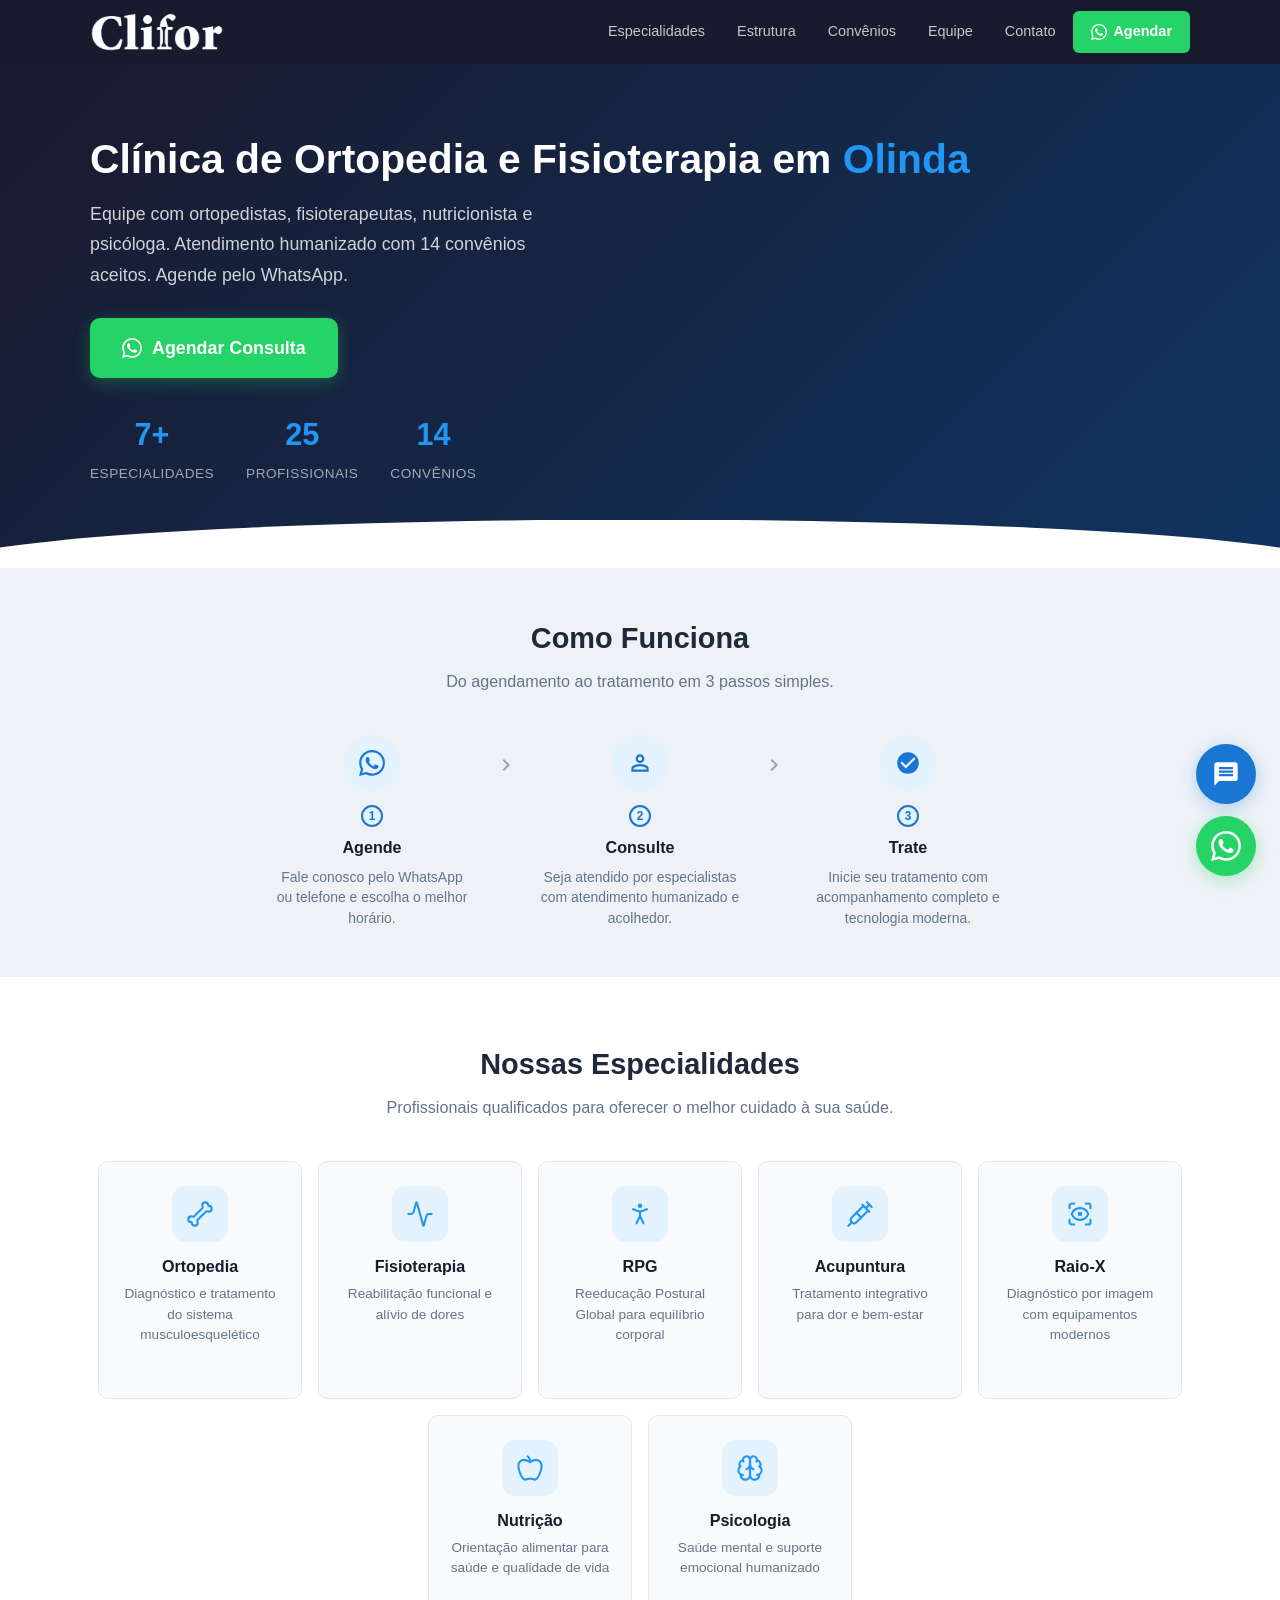
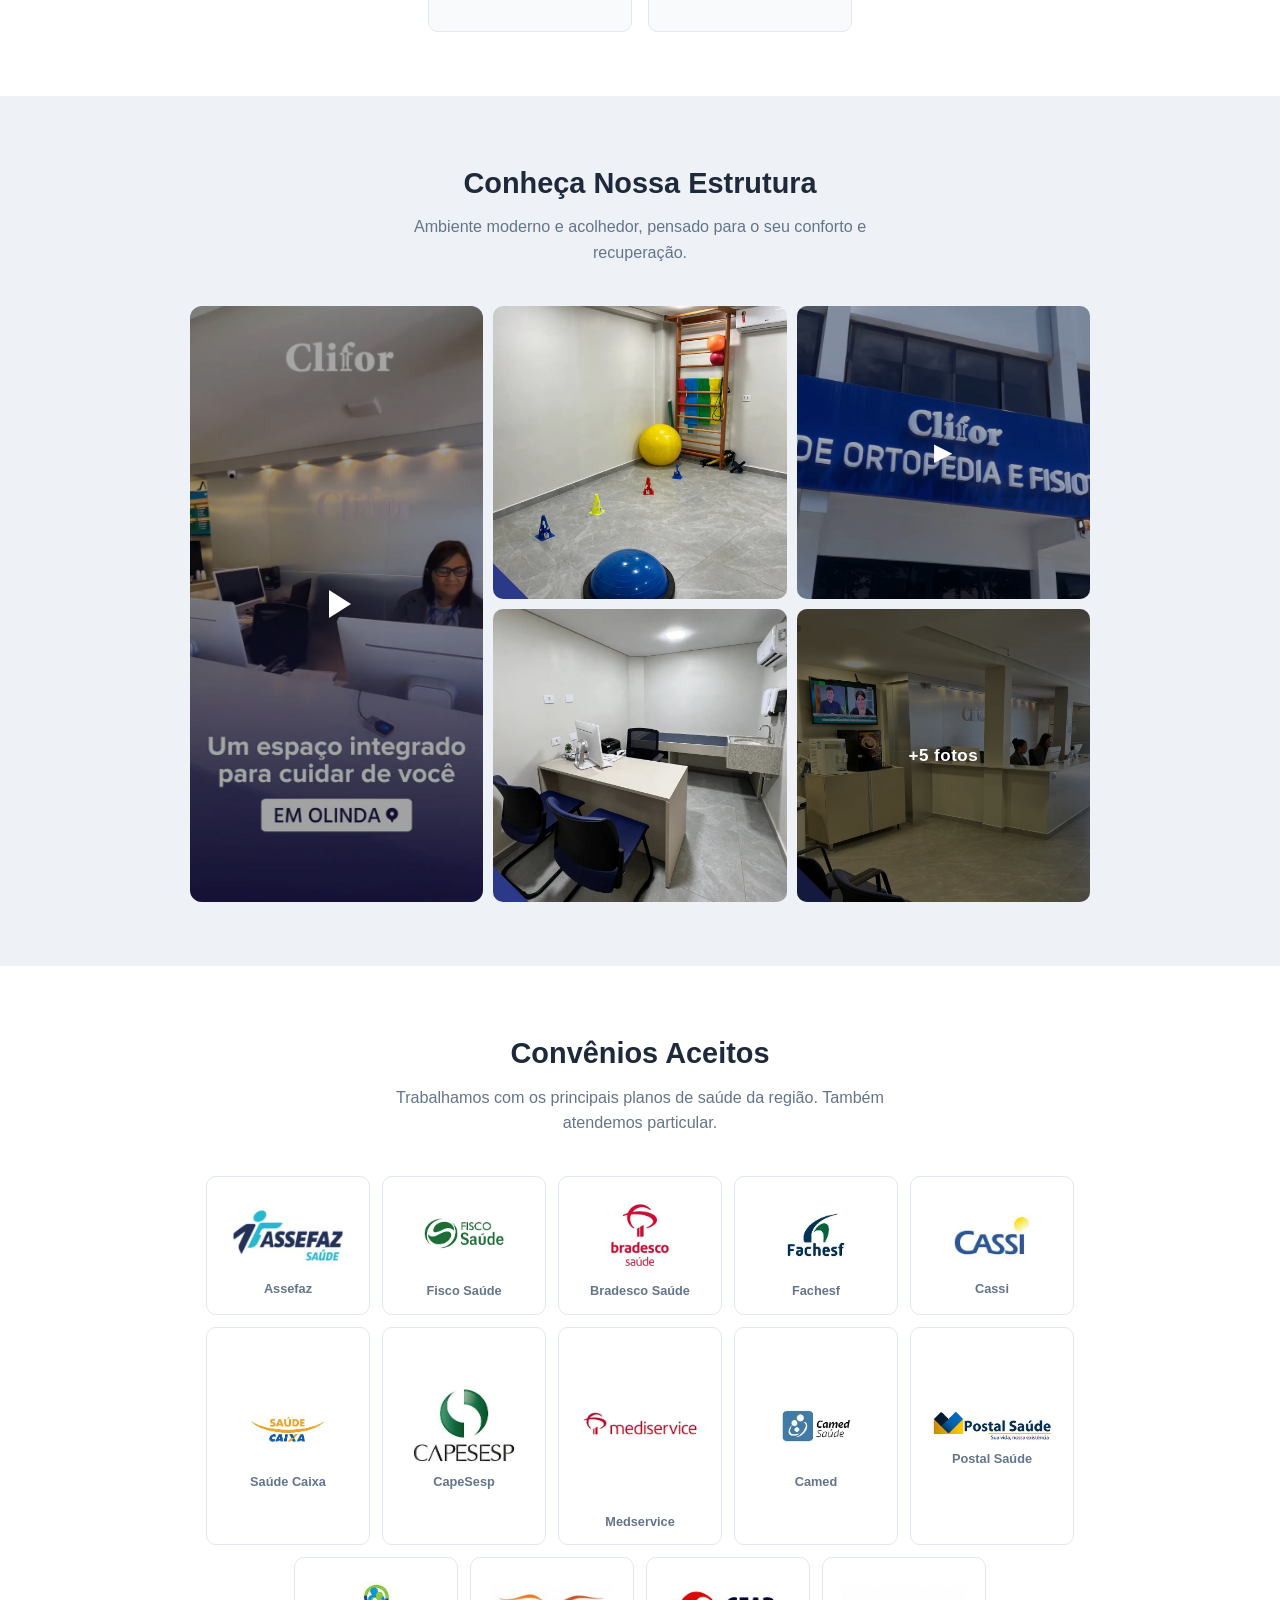
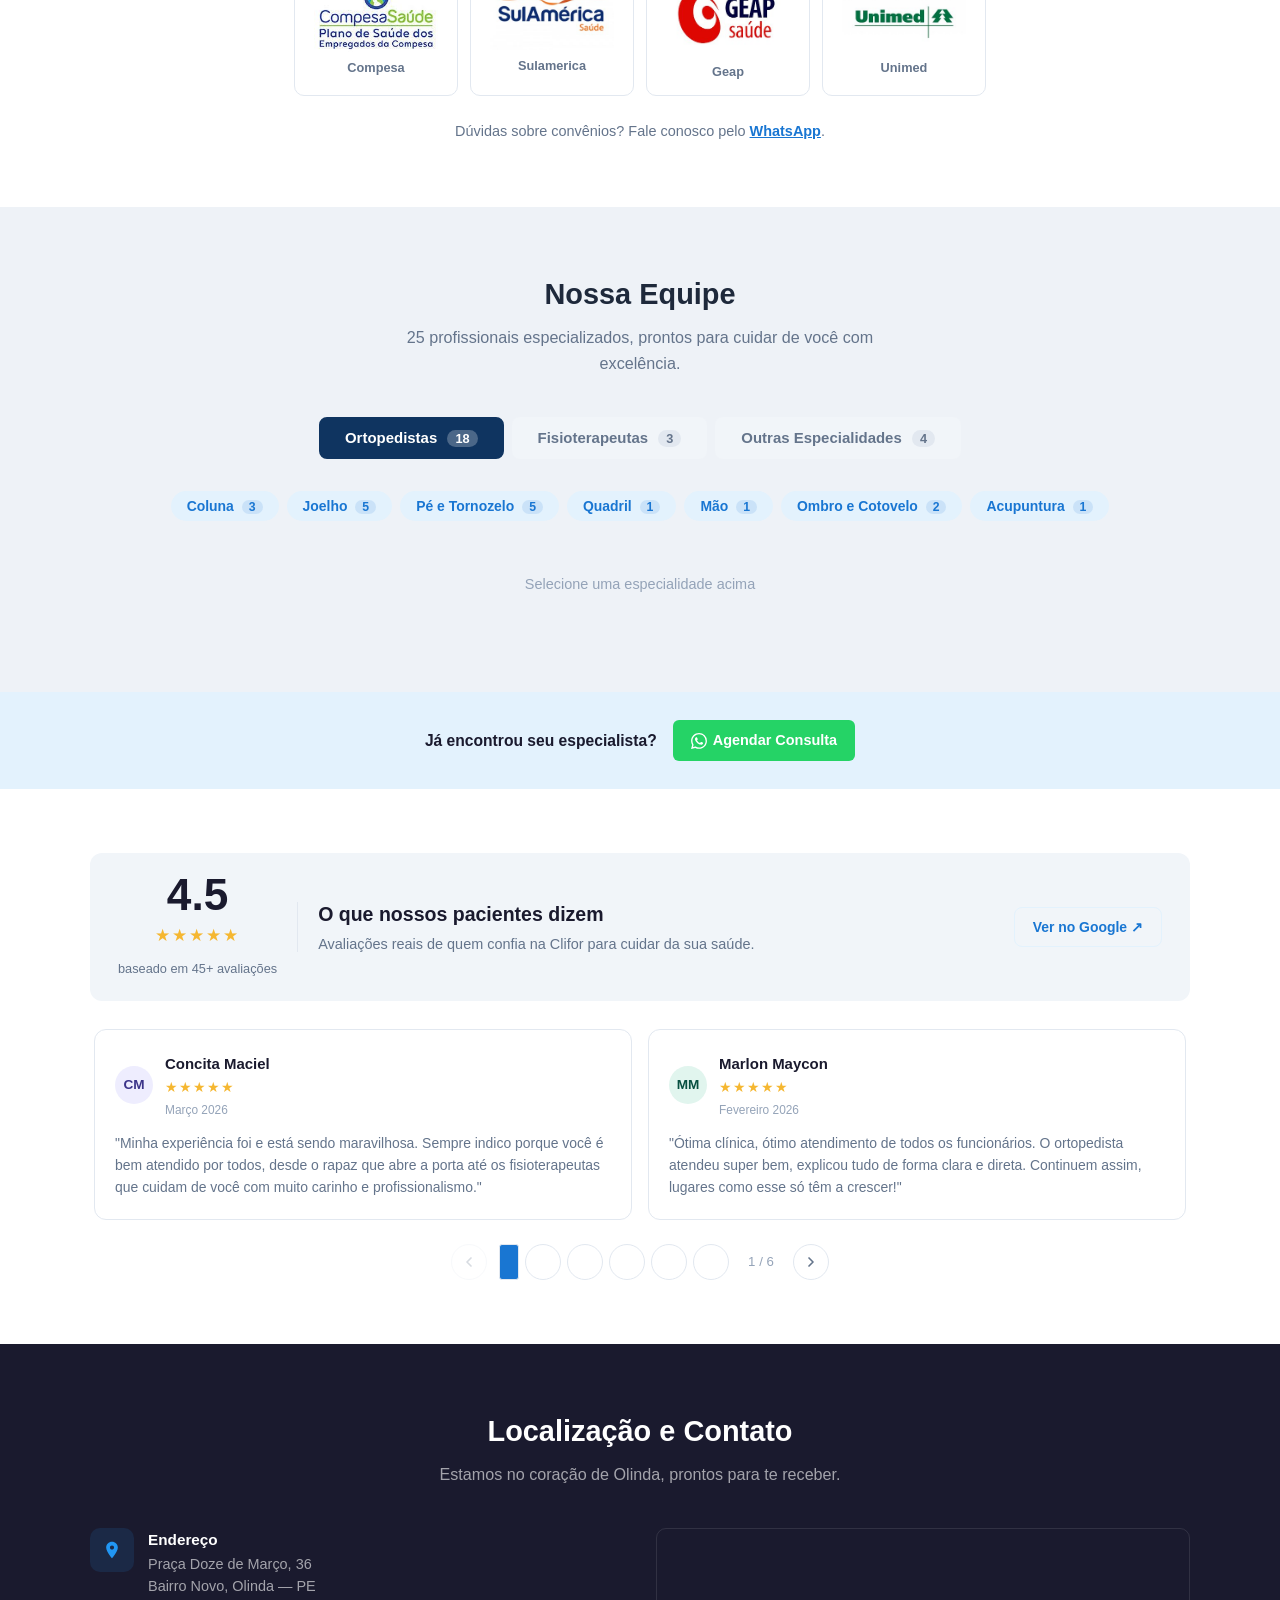
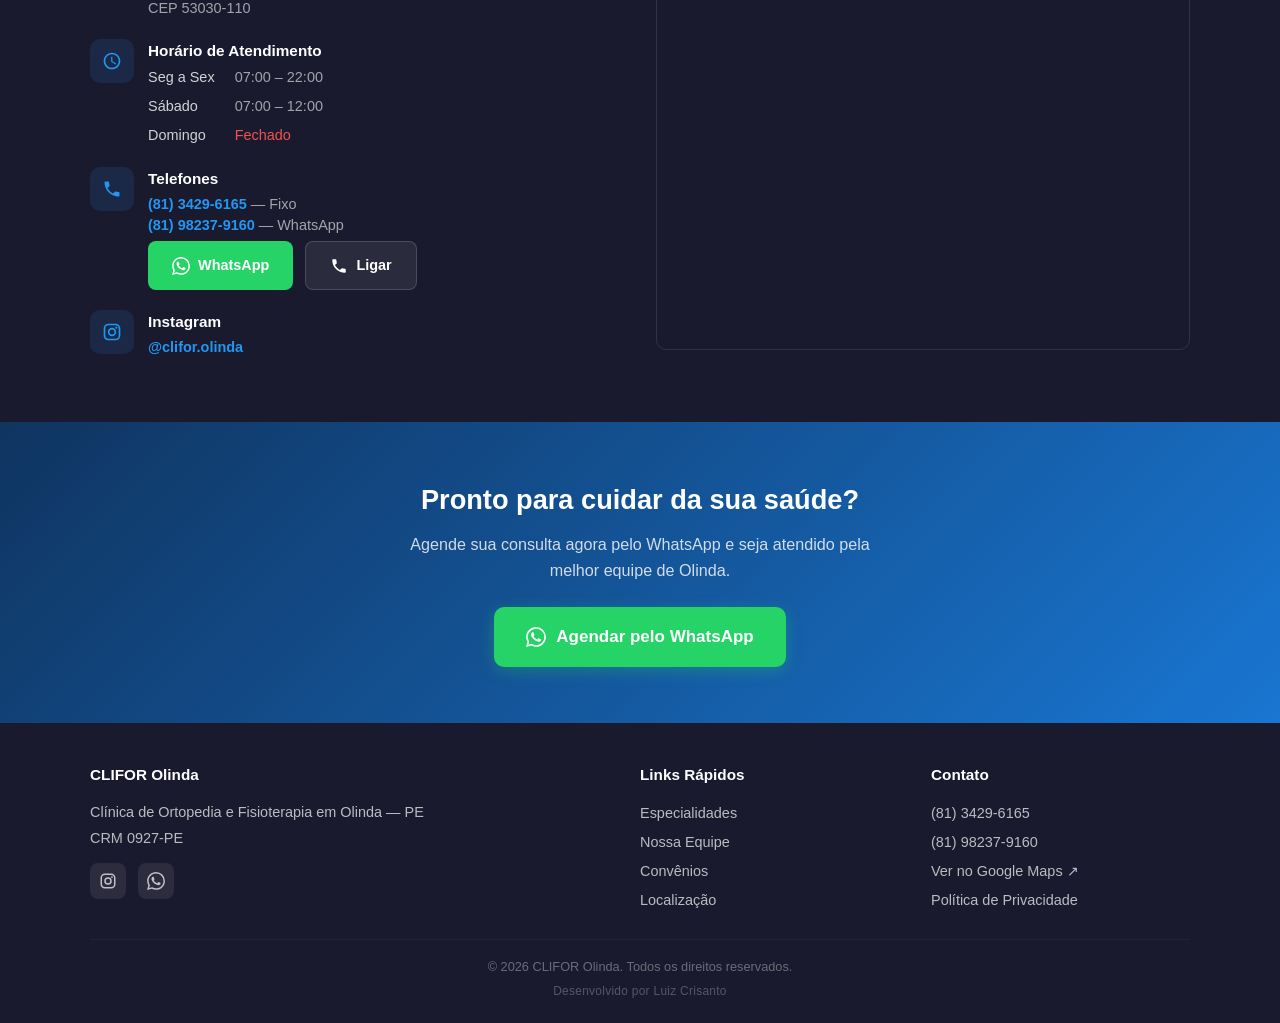
==== index.html @ 0c7e9164 "feat: "atualização estrutural do site, aplicando SEO e UX"" ====
<!DOCTYPE html>
<html lang="pt-BR">
<head>
  <meta charset="UTF-8">
  <meta name="viewport" content="width=device-width, initial-scale=1.0">

  <!-- ======= SEO basico ======= -->
  <title>Ortopedista e Fisioterapia em Olinda | CLIFOR — Clínica de Ortopedia</title>
  <meta name="description"
        content="CLIFOR Olinda: ortopedistas, fisioterapeutas, nutricionista e psicóloga. 25 profissionais, 14 convênios (Unimed, Bradesco, SulAmérica). Seg a Sáb. Agende pelo WhatsApp.">
  <meta name="keywords" content="ortopedista olinda, fisioterapia olinda, clínica ortopedia olinda, CLIFOR, fisioterapeuta olinda PE, ortopedia bairro novo, clínica de reabilitação olinda">
  <link rel="canonical" href="https://cliforolinda.com.br">
  <meta name="theme-color" content="#1a1a2e">
  <meta name="geo.region" content="BR-PE">
  <meta name="geo.placename" content="Olinda">
  <meta name="robots" content="index, follow">

  <!-- ======= Favicon ======= -->
  <link rel="icon" type="image/png" href="assets/favicon.png">
  <link rel="apple-touch-icon" href="assets/img/logo-clifor.png">

  <!-- ======= Headers de segurança ======= -->
  <meta http-equiv="X-Content-Type-Options" content="nosniff">
  <meta http-equiv="Referrer-Policy" content="strict-origin-when-cross-origin">
  <meta http-equiv="Permissions-Policy" content="camera=(), microphone=(), geolocation=(), payment=()">

  <!-- ======= Content Security Policy ======= -->
  <meta http-equiv="Content-Security-Policy"
        content="default-src 'self';
                 script-src 'self';
                 style-src 'self' https://fonts.googleapis.com 'unsafe-inline';
                 font-src https://fonts.gstatic.com;
                 img-src 'self' data:;
                 frame-src https://www.google.com;
                 connect-src 'none';
                 frame-ancestors 'none';">

  <!-- ======= Open Graph (compartilhamento no WhatsApp / redes sociais) ======= -->
  <meta property="og:type"        content="website">
  <meta property="og:title"       content="CLIFOR Olinda — Ortopedista e Fisioterapia em Olinda PE">
  <meta property="og:description" content="Clínica de ortopedia com 25 profissionais e 14 convênios. Atendimento seg a sáb. Agende pelo WhatsApp.">
  <meta property="og:image"       content="https://cliforolinda.com.br/assets/img/logo-clifor.png">
  <meta property="og:site_name"   content="CLIFOR Olinda">
  <meta property="og:url"         content="https://cliforolinda.com.br">
  <meta property="og:locale"      content="pt_BR">
  <meta property="og:site_name"   content="CLIFOR Olinda">

  <!-- Schema.org — estático para garantir indexação sem JS -->
  <script type="application/ld+json">
  {
    "@context": "https://schema.org",
    "@type": "MedicalClinic",
    "name": "CLIFOR Olinda",
    "alternateName": "Clínica de Ortopedia e Fisioterapia CLIFOR",
    "description": "Clínica de ortopedia e fisioterapia em Olinda-PE com 25 profissionais, 14 convênios aceitos e atendimento de segunda a sábado.",
    "url": "https://cliforolinda.com.br",
    "telephone": "+558134296165",
    "image": "https://cliforolinda.com.br/assets/og-image.jpg",
    "priceRange": "$$",
    "currenciesAccepted": "BRL",
    "paymentAccepted": "Convênios, Particular",
    "address": {
      "@type": "PostalAddress",
      "streetAddress": "Praça Doze de Março, 36",
      "addressLocality": "Olinda",
      "addressRegion": "PE",
      "postalCode": "53030-110",
      "addressCountry": "BR"
    },
    "geo": {
      "@type": "GeoCoordinates",
      "latitude": -8.0089,
      "longitude": -34.8553
    },
    "openingHoursSpecification": [
      {
        "@type": "OpeningHoursSpecification",
        "dayOfWeek": ["Monday","Tuesday","Wednesday","Thursday","Friday"],
        "opens": "07:00",
        "closes": "22:00"
      },
      {
        "@type": "OpeningHoursSpecification",
        "dayOfWeek": "Saturday",
        "opens": "07:00",
        "closes": "12:00"
      }
    ],
    "aggregateRating": {
      "@type": "AggregateRating",
      "ratingValue": "4.5",
      "reviewCount": "45",
      "bestRating": "5"
    },
    "medicalSpecialty": [
      "Orthopedic",
      "PhysicalTherapy",
      "Nutrition",
      "Psychology",
      "Rheumatology",
      "Geriatrics",
      "Pediatrics"
    ],
    "sameAs": [
      "https://instagram.com/clifor.olinda"
    ]
  }
  </script>

  <!-- ======= Fonte ======= -->
  <link rel="preconnect" href="https://fonts.googleapis.com">
  <link rel="preconnect" href="https://fonts.gstatic.com" crossorigin>
  <link href="https://fonts.googleapis.com/css2?family=Inter:wght@400;500;600;700;800&display=swap"
        rel="stylesheet">

  <!-- ======= CSS ======= -->
  <link rel="stylesheet" href="assets/css/style.css">
</head>
<body>

<a href="#main" class="skip-link">Pular para o conteúdo principal</a>

<!-- ===================== HEADER ===================== -->
<header id="header">
  <div class="h-inner">
    <a href="#" class="logo" aria-label="CLIFOR Olinda"><img src="assets/img/logo-clifor.png" alt="Clifor" height="36"></a>

    <nav aria-label="Navegação principal">
      <a href="#especialidades">Especialidades</a>
      <a href="#estrutura">Estrutura</a>
      <a href="#planos">Convênios</a>
      <a href="#equipe">Equipe</a>
      <a href="#localizacao">Contato</a>
      <!-- data-wa-key → href preenchido por main.js via buildWALink() -->
      <a href="#" data-wa-key="default" class="btn-cta-sm" target="_blank" rel="noopener noreferrer">
        <svg width="16" height="16" viewBox="0 0 24 24" fill="currentColor" aria-hidden="true">
          <path d="M17.472 14.382c-.297-.149-1.758-.867-2.03-.967-.273-.099-.471-.148-.67.15-.197.297-.767.966-.94 1.164-.173.199-.347.223-.644.075-.297-.15-1.255-.463-2.39-1.475-.883-.788-1.48-1.761-1.653-2.059-.173-.297-.018-.458.13-.606.134-.133.298-.347.446-.52.149-.174.198-.298.298-.497.099-.198.05-.371-.025-.52-.075-.149-.669-1.612-.916-2.207-.242-.579-.487-.5-.669-.51-.173-.008-.371-.01-.57-.01-.198 0-.52.074-.792.372-.272.297-1.04 1.016-1.04 2.479 0 1.462 1.065 2.875 1.213 3.074.149.198 2.096 3.2 5.077 4.487.709.306 1.262.489 1.694.625.712.227 1.36.195 1.871.118.571-.085 1.758-.719 2.006-1.413.248-.694.248-1.289.173-1.413-.074-.124-.272-.198-.57-.347m-5.421 7.403h-.004a9.87 9.87 0 01-5.031-1.378l-.361-.214-3.741.982.998-3.648-.235-.374a9.86 9.86 0 01-1.51-5.26c.001-5.45 4.436-9.884 9.888-9.884 2.64 0 5.122 1.03 6.988 2.898a9.825 9.825 0 012.893 6.994c-.003 5.45-4.437 9.884-9.885 9.884m8.413-18.297A11.815 11.815 0 0012.05 0C5.495 0 .16 5.335.157 11.892c0 2.096.547 4.142 1.588 5.945L.057 24l6.305-1.654a11.882 11.882 0 005.683 1.448h.005c6.554 0 11.89-5.335 11.893-11.893a11.821 11.821 0 00-3.48-8.413z"/>
        </svg>
        Agendar
      </a>
    </nav>

    <!-- data-action → tratado por event delegation em main.js -->
    <button class="mob-btn" data-action="toggle-nav" aria-label="Abrir menu">&#9776;</button>
  </div>
</header>

<main>
<!-- ===================== HERO ===================== -->
<section class="hero" id="main">
  <div class="hero-inner">
    <div class="hero-text">
      <h1>Clínica de Ortopedia e Fisioterapia em <em>Olinda</em></h1>
      <p>Equipe com ortopedistas, fisioterapeutas, nutricionista e psicóloga. Atendimento humanizado com 14 convênios aceitos. Agende pelo WhatsApp.</p>

      <a href="#" data-wa-key="default" class="btn-cta" target="_blank" rel="noopener noreferrer">
        <svg width="20" height="20" viewBox="0 0 24 24" fill="currentColor" aria-hidden="true">
          <path d="M17.472 14.382c-.297-.149-1.758-.867-2.03-.967-.273-.099-.471-.148-.67.15-.197.297-.767.966-.94 1.164-.173.199-.347.223-.644.075-.297-.15-1.255-.463-2.39-1.475-.883-.788-1.48-1.761-1.653-2.059-.173-.297-.018-.458.13-.606.134-.133.298-.347.446-.52.149-.174.198-.298.298-.497.099-.198.05-.371-.025-.52-.075-.149-.669-1.612-.916-2.207-.242-.579-.487-.5-.669-.51-.173-.008-.371-.01-.57-.01-.198 0-.52.074-.792.372-.272.297-1.04 1.016-1.04 2.479 0 1.462 1.065 2.875 1.213 3.074.149.198 2.096 3.2 5.077 4.487.709.306 1.262.489 1.694.625.712.227 1.36.195 1.871.118.571-.085 1.758-.719 2.006-1.413.248-.694.248-1.289.173-1.413-.074-.124-.272-.198-.57-.347m-5.421 7.403h-.004a9.87 9.87 0 01-5.031-1.378l-.361-.214-3.741.982.998-3.648-.235-.374a9.86 9.86 0 01-1.51-5.26c.001-5.45 4.436-9.884 9.888-9.884 2.64 0 5.122 1.03 6.988 2.898a9.825 9.825 0 012.893 6.994c-.003 5.45-4.437 9.884-9.885 9.884m8.413-18.297A11.815 11.815 0 0012.05 0C5.495 0 .16 5.335.157 11.892c0 2.096.547 4.142 1.588 5.945L.057 24l6.305-1.654a11.882 11.882 0 005.683 1.448h.005c6.554 0 11.89-5.335 11.893-11.893a11.821 11.821 0 00-3.48-8.413z"/>
        </svg>
        Agendar Consulta
      </a>

      <!-- Estatísticas preenchidas por renderStats() em main.js -->
      <div class="hero-stats" id="hero-stats" aria-label="Números da clínica"></div>
    </div>
  </div>
</section>

<!-- ===================== COMO FUNCIONA ===================== -->
<section class="section section-gray how-it-works" id="como-funciona">
  <div class="s-inner">
    <div class="s-head">
      <h2>Como Funciona</h2>
      <p>Do agendamento ao tratamento em 3 passos simples.</p>
    </div>
    <div class="hiw-steps">
      <div class="hiw-step">
        <div class="hiw-icon">
          <svg viewBox="0 0 24 24" aria-hidden="true"><path d="M17.472 14.382c-.297-.149-1.758-.867-2.03-.967-.273-.099-.471-.148-.67.15-.197.297-.767.966-.94 1.164-.173.199-.347.223-.644.075-.297-.15-1.255-.463-2.39-1.475-.883-.788-1.48-1.761-1.653-2.059-.173-.297-.018-.458.13-.606.134-.133.298-.347.446-.52.149-.174.198-.298.298-.497.099-.198.05-.371-.025-.52-.075-.149-.669-1.612-.916-2.207-.242-.579-.487-.5-.669-.51-.173-.008-.371-.01-.57-.01-.198 0-.52.074-.792.372-.272.297-1.04 1.016-1.04 2.479 0 1.462 1.065 2.875 1.213 3.074.149.198 2.096 3.2 5.077 4.487.709.306 1.262.489 1.694.625.712.227 1.36.195 1.871.118.571-.085 1.758-.719 2.006-1.413.248-.694.248-1.289.173-1.413-.074-.124-.272-.198-.57-.347m-5.421 7.403h-.004a9.87 9.87 0 01-5.031-1.378l-.361-.214-3.741.982.998-3.648-.235-.374a9.86 9.86 0 01-1.51-5.26c.001-5.45 4.436-9.884 9.888-9.884 2.64 0 5.122 1.03 6.988 2.898a9.825 9.825 0 012.893 6.994c-.003 5.45-4.437 9.884-9.885 9.884m8.413-18.297A11.815 11.815 0 0012.05 0C5.495 0 .16 5.335.157 11.892c0 2.096.547 4.142 1.588 5.945L.057 24l6.305-1.654a11.882 11.882 0 005.683 1.448h.005c6.554 0 11.89-5.335 11.893-11.893a11.821 11.821 0 00-3.48-8.413z"/></svg>
        </div>
        <span class="hiw-num">1</span>
        <h3>Agende</h3>
        <p>Fale conosco pelo WhatsApp ou telefone e escolha o melhor horário.</p>
      </div>
      <div class="hiw-connector" aria-hidden="true">
        <svg viewBox="0 0 24 24"><path d="M8.59 16.59L13.17 12 8.59 7.41 10 6l6 6-6 6z"/></svg>
      </div>
      <div class="hiw-step">
        <div class="hiw-icon">
          <svg viewBox="0 0 24 24" aria-hidden="true"><path d="M12 12c2.21 0 4-1.79 4-4s-1.79-4-4-4-4 1.79-4 4 1.79 4 4 4zm0-6c1.1 0 2 .9 2 2s-.9 2-2 2-2-.9-2-2 .9-2 2-2zm6.39 8.56C16.71 13.7 14.53 13 12 13s-4.71.7-6.39 1.56A2.97 2.97 0 004 17.22V20h16v-2.78c0-1.12-.61-2.15-1.61-2.66zM18 18H6v-.78c0-.38.2-.72.52-.88C7.71 15.73 9.63 15 12 15c2.37 0 4.29.73 5.48 1.34.32.17.52.51.52.88V18z"/></svg>
        </div>
        <span class="hiw-num">2</span>
        <h3>Consulte</h3>
        <p>Seja atendido por especialistas com atendimento humanizado e acolhedor.</p>
      </div>
      <div class="hiw-connector" aria-hidden="true">
        <svg viewBox="0 0 24 24"><path d="M8.59 16.59L13.17 12 8.59 7.41 10 6l6 6-6 6z"/></svg>
      </div>
      <div class="hiw-step">
        <div class="hiw-icon">
          <svg viewBox="0 0 24 24" aria-hidden="true"><path d="M12 2C6.48 2 2 6.48 2 12s4.48 10 10 10 10-4.48 10-10S17.52 2 12 2zm-2 15l-5-5 1.41-1.41L10 14.17l7.59-7.59L19 8l-9 9z"/></svg>
        </div>
        <span class="hiw-num">3</span>
        <h3>Trate</h3>
        <p>Inicie seu tratamento com acompanhamento completo e tecnologia moderna.</p>
      </div>
    </div>
  </div>
</section>

<!-- ===================== ESPECIALIDADES ===================== -->
<section class="section" id="especialidades">
  <div class="s-inner">
    <div class="s-head">
      <h2>Nossas Especialidades</h2>
      <p>Profissionais qualificados para oferecer o melhor cuidado à sua saúde.</p>
    </div>
    <div class="spec-grid">

      <!-- Ortopedia: Lucide "bone" -->
      <div class="spec-card" data-go-tab="ortopedistas" role="button" tabindex="0">
        <div class="spec-icon"><svg viewBox="0 0 24 24" aria-hidden="true"><path d="M17 10c.7-.7 1.69 0 2.5 0a2.5 2.5 0 1 0 0-5 .5.5 0 0 1-.5-.5 2.5 2.5 0 1 0-5 0c0 .81.7 1.8 0 2.5l-7 7c-.7.7-1.69 0-2.5 0a2.5 2.5 0 0 0 0 5c.28 0 .5.22.5.5a2.5 2.5 0 1 0 5 0c0-.81-.7-1.8 0-2.5Z"/></svg></div>
        <h3>Ortopedia</h3>
        <p>Diagnóstico e tratamento do sistema musculoesquelético</p>
        <span class="spec-link">Ver equipe →</span>
      </div>

      <!-- Fisioterapia: Lucide "activity" (reabilitação/movimento) -->
      <div class="spec-card" data-go-tab="fisioterapeutas" role="button" tabindex="0">
        <div class="spec-icon"><svg viewBox="0 0 24 24" aria-hidden="true"><path d="M22 12h-2.48a2 2 0 0 0-1.93 1.46l-2.35 8.36a.25.25 0 0 1-.48 0L9.24 2.18a.25.25 0 0 0-.48 0l-2.35 8.36A2 2 0 0 1 4.49 12H2"/></svg></div>
        <h3>Fisioterapia</h3>
        <p>Reabilitação funcional e alívio de dores</p>
        <span class="spec-link">Ver equipe →</span>
      </div>

      <!-- RPG: Lucide "person-standing" (postura) -->
      <div class="spec-card" data-go-tab="fisioterapeutas" role="button" tabindex="0">
        <div class="spec-icon"><svg viewBox="0 0 24 24" aria-hidden="true"><circle cx="12" cy="5" r="1"/><path d="m9 20 3-6 3 6"/><path d="m6 8 6 2 6-2"/><path d="M12 10v4"/></svg></div>
        <h3>RPG</h3>
        <p>Reeducação Postural Global para equilíbrio corporal</p>
        <span class="spec-link">Ver equipe →</span>
      </div>

      <!-- Acupuntura: Lucide "syringe" (agulha/tratamento) -->
      <div class="spec-card" data-go-tab="ortopedistas" data-go-sub="Acupuntura" role="button" tabindex="0">
        <div class="spec-icon"><svg viewBox="0 0 24 24" aria-hidden="true"><path d="m18 2 4 4"/><path d="m17 7 3-3"/><path d="M19 9 8.7 19.3c-1 1-2.5 1-3.4 0l-.6-.6c-1-1-1-2.5 0-3.4L15 5"/><path d="m9 11 4 4"/><path d="m5 19-3 3"/><path d="m14 4 6 6"/></svg></div>
        <h3>Acupuntura</h3>
        <p>Tratamento integrativo para dor e bem-estar</p>
        <span class="spec-link">Ver equipe →</span>
      </div>

      <!-- Raio-X: Lucide "scan-eye" (visualização diagnóstica) -->
      <div class="spec-card">
        <div class="spec-icon"><svg viewBox="0 0 24 24" aria-hidden="true"><path d="M3 7V5a2 2 0 0 1 2-2h2"/><path d="M17 3h2a2 2 0 0 1 2 2v2"/><path d="M21 17v2a2 2 0 0 1-2 2h-2"/><path d="M7 21H5a2 2 0 0 1-2-2v-2"/><circle cx="12" cy="12" r="1"/><path d="M18.944 12.33a1 1 0 0 0 0-.66 7.5 7.5 0 0 0-13.888 0 1 1 0 0 0 0 .66 7.5 7.5 0 0 0 13.888 0"/></svg></div>
        <h3>Raio-X</h3>
        <p>Diagnóstico por imagem com equipamentos modernos</p>
      </div>

      <!-- Nutrição: Lucide "apple" -->
      <div class="spec-card" data-go-tab="outros" role="button" tabindex="0">
        <div class="spec-icon"><svg viewBox="0 0 24 24" aria-hidden="true"><path d="M12 20.94c1.5 0 2.75 1.06 4 1.06 3 0 6-8 6-12.22A4.91 4.91 0 0 0 17 5c-2.22 0-4 1.44-5 2-1-.56-2.78-2-5-2a4.9 4.9 0 0 0-5 4.78C2 14 5 22 8 22c1.25 0 2.5-1.06 4-1.06Z"/><path d="M10 2c1 .5 2 2 2 5"/></svg></div>
        <h3>Nutrição</h3>
        <p>Orientação alimentar para saúde e qualidade de vida</p>
        <span class="spec-link">Ver equipe →</span>
      </div>

      <!-- Psicologia: Lucide "brain" -->
      <div class="spec-card" data-go-tab="outros" role="button" tabindex="0">
        <div class="spec-icon"><svg viewBox="0 0 24 24" aria-hidden="true"><path d="M12 5a3 3 0 1 0-5.997.125 4 4 0 0 0-2.526 5.77 4 4 0 0 0 .556 6.588A4 4 0 1 0 12 18Z"/><path d="M12 5a3 3 0 1 1 5.997.125 4 4 0 0 1 2.526 5.77 4 4 0 0 1-.556 6.588A4 4 0 1 1 12 18Z"/><path d="M15 13a4.5 4.5 0 0 1-3-4 4.5 4.5 0 0 1-3 4"/><path d="M17.599 6.5a3 3 0 0 0 .399-1.375"/><path d="M6.003 5.125A3 3 0 0 0 6.401 6.5"/><path d="M3.477 10.896a4 4 0 0 1 .585-.396"/><path d="M19.938 10.5a4 4 0 0 1 .585.396"/><path d="M6 18a4 4 0 0 1-1.967-.516"/><path d="M19.967 17.484A4 4 0 0 1 18 18"/></svg></div>
        <h3>Psicologia</h3>
        <p>Saúde mental e suporte emocional humanizado</p>
        <span class="spec-link">Ver equipe →</span>
      </div>

    </div>
  </div>
</section>

<!-- ===================== ESTRUTURA ===================== -->
<section class="section section-gray" id="estrutura">
  <div class="s-inner">
    <div class="s-head">
      <h2>Conheça Nossa Estrutura</h2>
      <p>Ambiente moderno e acolhedor, pensado para o seu conforto e recuperação.</p>
    </div>

    <!-- Mosaico: vídeo principal + 4 itens visíveis -->
    <div class="mosaic">
      <div class="mosaic-main">
        <video id="video-principal" poster="assets/img/estrutura/thumb-video-1.jpg" playsinline preload="metadata" muted>
          <source src="assets/video/tour-clinica.mp4" type="video/mp4">
        </video>
        <button class="mosaic-play" data-action="play-video" aria-label="Reproduzir vídeo">
          <svg viewBox="0 0 24 24" fill="currentColor" aria-hidden="true"><path d="M8 5v14l11-7z"/></svg>
        </button>
      </div>
      <div class="mosaic-side">
        <div class="mosaic-item" data-img="assets/img/estrutura/estrutura-1.jpg">
          <img src="assets/img/estrutura/estrutura-1.jpg" alt="Recepção da CLIFOR" loading="lazy">
        </div>
        <div class="mosaic-item mosaic-video" data-video="assets/video/clinica-2.mp4" data-poster="assets/img/estrutura/thumb-video-2.jpg">
          <img src="assets/img/estrutura/thumb-video-2.jpg" alt="Vídeo da clínica" loading="lazy">
          <span class="mosaic-play-sm">▶</span>
        </div>
        <div class="mosaic-item" data-img="assets/img/estrutura/estrutura-2.jpg">
          <img src="assets/img/estrutura/estrutura-2.jpg" alt="Consultório da CLIFOR" loading="lazy">
        </div>
        <div class="mosaic-item mosaic-more" data-action="show-more-estrutura">
          <img src="assets/img/estrutura/estrutura-3.jpg" alt="Estrutura da CLIFOR" loading="lazy">
          <span class="mosaic-overlay">+5 fotos</span>
        </div>
      </div>
    </div>

    <!-- Itens extras (ocultos até clicar em "ver mais") -->
    <div class="mosaic-extra" id="mosaic-extra" style="display:none;">
      <div class="mosaic-extra-grid">
        <div class="mosaic-item" data-img="assets/img/estrutura/estrutura-3.jpg">
          <img src="assets/img/estrutura/estrutura-3.jpg" alt="Estrutura da CLIFOR" loading="lazy">
        </div>
        <div class="mosaic-item" data-img="assets/img/estrutura/estrutura-4.jpg">
          <img src="assets/img/estrutura/estrutura-4.jpg" alt="Estrutura da CLIFOR" loading="lazy">
        </div>
        <div class="mosaic-item" data-img="assets/img/estrutura/estrutura-5.jpg">
          <img src="assets/img/estrutura/estrutura-5.jpg" alt="Estrutura da CLIFOR" loading="lazy">
        </div>
        <div class="mosaic-item mosaic-video" data-video="assets/video/clinica-3.mp4" data-poster="assets/img/estrutura/thumb-video-3.jpg">
          <img src="assets/img/estrutura/thumb-video-3.jpg" alt="Vídeo da clínica" loading="lazy">
          <span class="mosaic-play-sm">▶</span>
        </div>
        <div class="mosaic-item mosaic-video" data-video="assets/video/clinica-4.mp4" data-poster="assets/img/estrutura/thumb-video-4.jpg">
          <img src="assets/img/estrutura/thumb-video-4.jpg" alt="Vídeo da clínica" loading="lazy">
          <span class="mosaic-play-sm">▶</span>
        </div>
      </div>
    </div>

  </div>
</section>

<!-- ===================== CONVÊNIOS ===================== -->
<section class="section" id="planos">
  <div class="s-inner">
    <div class="s-head">
      <h2>Convênios Aceitos</h2>
      <p>Trabalhamos com os principais planos de saúde da região. Também atendemos particular.</p>
    </div>

    <!-- Lista preenchida por renderAgreements() em main.js -->
    <div class="plan-list" id="agreements-list" aria-label="Lista de convênios"></div>

    <p class="plan-note">
      Dúvidas sobre convênios? Fale conosco pelo
      <a href="#" data-wa-key="convenios" target="_blank" rel="noopener noreferrer">WhatsApp</a>.
    </p>
  </div>
</section>

<!-- ===================== EQUIPE ===================== -->
<section class="section section-gray" id="equipe">
  <div class="s-inner">
    <div class="s-head">
      <h2>Nossa Equipe</h2>
      <p>25 profissionais especializados, prontos para cuidar de você com excelência.</p>
    </div>

    <!-- Tabs e painéis preenchidos por renderTeam() em main.js -->
    <div class="team-tabs" id="team-tabs" role="tablist" aria-label="Categorias de profissionais"></div>
    <div id="team-panels"></div>
  </div>
</section>

<!-- ===================== MINI-CTA ===================== -->
<div class="mini-cta">
  <p>Já encontrou seu especialista?</p>
  <a href="#" data-wa-key="default" class="btn-cta-sm" target="_blank" rel="noopener noreferrer">
    <svg width="16" height="16" viewBox="0 0 24 24" fill="currentColor" aria-hidden="true">
      <path d="M17.472 14.382c-.297-.149-1.758-.867-2.03-.967-.273-.099-.471-.148-.67.15-.197.297-.767.966-.94 1.164-.173.199-.347.223-.644.075-.297-.15-1.255-.463-2.39-1.475-.883-.788-1.48-1.761-1.653-2.059-.173-.297-.018-.458.13-.606.134-.133.298-.347.446-.52.149-.174.198-.298.298-.497.099-.198.05-.371-.025-.52-.075-.149-.669-1.612-.916-2.207-.242-.579-.487-.5-.669-.51-.173-.008-.371-.01-.57-.01-.198 0-.52.074-.792.372-.272.297-1.04 1.016-1.04 2.479 0 1.462 1.065 2.875 1.213 3.074.149.198 2.096 3.2 5.077 4.487.709.306 1.262.489 1.694.625.712.227 1.36.195 1.871.118.571-.085 1.758-.719 2.006-1.413.248-.694.248-1.289.173-1.413-.074-.124-.272-.198-.57-.347m-5.421 7.403h-.004a9.87 9.87 0 01-5.031-1.378l-.361-.214-3.741.982.998-3.648-.235-.374a9.86 9.86 0 01-1.51-5.26c.001-5.45 4.436-9.884 9.888-9.884 2.64 0 5.122 1.03 6.988 2.898a9.825 9.825 0 012.893 6.994c-.003 5.45-4.437 9.884-9.885 9.884m8.413-18.297A11.815 11.815 0 0012.05 0C5.495 0 .16 5.335.157 11.892c0 2.096.547 4.142 1.588 5.945L.057 24l6.305-1.654a11.882 11.882 0 005.683 1.448h.005c6.554 0 11.89-5.335 11.893-11.893a11.821 11.821 0 00-3.48-8.413z"/>
    </svg>
    Agendar Consulta
  </a>
</div>

<!-- ===================== AVALIAÇÕES ===================== -->
<section class="section" id="avaliacoes">
  <div class="s-inner">

    <div class="reviews-banner">
      <div class="reviews-score-block">
        <span class="reviews-score">4.5</span>
        <div class="reviews-stars">★★★★★</div>
        <span class="reviews-label">baseado em 45+ avaliações</span>
      </div>
      <div class="reviews-divider"></div>
      <div class="reviews-text">
        <h2>O que nossos pacientes dizem</h2>
        <p>Avaliações reais de quem confia na Clifor para cuidar da sua saúde.</p>
      </div>
      <a href="https://search.google.com/local/reviews?placeid=ChIJYUNGMfVlqJcRSomething" class="reviews-link" target="_blank" rel="noopener noreferrer">Ver no Google ↗</a>
    </div>

    <div class="reviews-carousel" id="reviewsCarousel" role="region" aria-label="Avaliações de pacientes" aria-roledescription="carrossel">
      <div class="reviews-track" aria-live="polite">
        <div class="review-card" role="group" aria-label="Avaliação de Concita Maciel">
          <div class="review-header">
            <div class="review-avatar av-purple">CM</div>
            <div>
              <strong>Concita Maciel</strong>
              <div class="review-stars">★★★★★</div>
              <time class="review-date">Março 2026</time>
            </div>
          </div>
          <p>"Minha experiência foi e está sendo maravilhosa. Sempre indico porque você é bem atendido por todos, desde o rapaz que abre a porta até os fisioterapeutas que cuidam de você com muito carinho e profissionalismo."</p>
        </div>

        <div class="review-card" role="group" aria-label="Avaliação de Marlon Maycon">
          <div class="review-header">
            <div class="review-avatar av-teal">MM</div>
            <div>
              <strong>Marlon Maycon</strong>
              <div class="review-stars">★★★★★</div>
              <time class="review-date">Fevereiro 2026</time>
            </div>
          </div>
          <p>"Ótima clínica, ótimo atendimento de todos os funcionários. O ortopedista atendeu super bem, explicou tudo de forma clara e direta. Continuem assim, lugares como esse só têm a crescer!"</p>
        </div>

        <div class="review-card" role="group" aria-label="Avaliação de Paloma Holder">
          <div class="review-header">
            <div class="review-avatar av-blue">PH</div>
            <div>
              <strong>Paloma Holder</strong>
              <div class="review-stars">★★★★★</div>
              <time class="review-date">Janeiro 2026</time>
            </div>
          </div>
          <p>"Estrutura da clínica bem moderna e com acessibilidade, atendimento da recepção impecável, profissionais de fisioterapia extremamente atenciosos e competentes. A equipe de médicos ortopedistas é sem igual."</p>
        </div>

        <div class="review-card" role="group" aria-label="Avaliação de Thais Bastos">
          <div class="review-header">
            <div class="review-avatar av-amber">TB</div>
            <div>
              <strong>Thais Bastos</strong>
              <div class="review-stars">★★★★★</div>
              <time class="review-date">Dezembro 2025</time>
            </div>
          </div>
          <p>"Clínica com excelentes profissionais, dedicação à reabilitação dos pacientes, empatia, recepção maravilhosa, médicos atenciosos e renomados. Super indico."</p>
        </div>

        <div class="review-card" role="group" aria-label="Avaliação de Ana Paula Almeida Cavalcante">
          <div class="review-header">
            <div class="review-avatar av-purple">AP</div>
            <div>
              <strong>Ana Paula Almeida Cavalcante</strong>
              <div class="review-stars">★★★★★</div>
              <time class="review-date">Agosto 2025</time>
            </div>
          </div>
          <p>"Clínica organizada e com excelentes profissionais. Destaco a recepção e os fisioterapeutas muito competentes. Meu filho foi atendido durante dois anos e recebeu um ótimo tratamento."</p>
        </div>

        <div class="review-card" role="group" aria-label="Avaliação de Marcos Artur de Farias">
          <div class="review-header">
            <div class="review-avatar av-teal">MF</div>
            <div>
              <strong>Marcos Artur de Farias</strong>
              <div class="review-stars">★★★★★</div>
              <time class="review-date">Dezembro 2025</time>
            </div>
          </div>
          <p>"Excelentes serviços fisioterapêuticos! Profissionais altamente qualificados e responsáveis!"</p>
        </div>

        <div class="review-card" role="group" aria-label="Avaliação de Leonardo Moreira">
          <div class="review-header">
            <div class="review-avatar av-blue">LM</div>
            <div>
              <strong>Leonardo Moreira</strong>
              <div class="review-stars">★★★★★</div>
              <time class="review-date">Junho 2025</time>
            </div>
          </div>
          <p>"Atendimento muito bom e profissionais excelentes na fisioterapia e no corpo clínico em geral, a clínica é muito organizada."</p>
        </div>

        <div class="review-card" role="group" aria-label="Avaliação de Antonio Leonardo Tinoco de Lira">
          <div class="review-header">
            <div class="review-avatar av-amber">AL</div>
            <div>
              <strong>Antonio Leonardo Tinoco de Lira</strong>
              <div class="review-stars">★★★★★</div>
              <time class="review-date">Maio 2024</time>
            </div>
          </div>
          <p>"A clínica tem boas instalações, profissionais competentes, limpeza e organização muito boas. Parabéns, em especial, ao Dr. Mateus Campelo pelo atendimento e competência."</p>
        </div>

        <div class="review-card" role="group" aria-label="Avaliação de Elizabete Maria">
          <div class="review-header">
            <div class="review-avatar av-purple">EM</div>
            <div>
              <strong>Elizabete Maria</strong>
              <div class="review-stars">★★★★★</div>
              <time class="review-date">Maio 2023</time>
            </div>
          </div>
          <p>"Gosto muito da clínica, fisioterapeutas nota 10. A clínica é super limpa, organizada, bem localizada. Ortopedistas bem conceituados, só tenho elogios. Gratidão!"</p>
        </div>

        <div class="review-card" role="group" aria-label="Avaliação de Edna Gomes">
          <div class="review-header">
            <div class="review-avatar av-teal">EG</div>
            <div>
              <strong>Edna Gomes</strong>
              <div class="review-stars">★★★★★</div>
              <time class="review-date">Maio 2025</time>
            </div>
          </div>
          <p>"Excelente! Clínica organizada e com pessoal prestativo."</p>
        </div>

        <div class="review-card" role="group" aria-label="Avaliação de Sandro APL">
          <div class="review-header">
            <div class="review-avatar av-blue">SA</div>
            <div>
              <strong>Sandro APL</strong>
              <div class="review-stars">★★★★★</div>
              <time class="review-date">Maio 2025</time>
            </div>
          </div>
          <p>"Perfeita! Organizada, prática e todos super educados. Nota 1000!"</p>
        </div>
      </div>

      <div class="reviews-nav">
        <button id="revPrev" aria-label="Anterior">
          <svg width="16" height="16" viewBox="0 0 24 24" fill="none" stroke="currentColor" stroke-width="2.5" stroke-linecap="round" stroke-linejoin="round"><polyline points="15 18 9 12 15 6"/></svg>
        </button>
        <div class="reviews-dots" id="revDots"></div>
        <span class="reviews-counter" id="revCounter"></span>
        <button id="revNext" aria-label="Próximo">
          <svg width="16" height="16" viewBox="0 0 24 24" fill="none" stroke="currentColor" stroke-width="2.5" stroke-linecap="round" stroke-linejoin="round"><polyline points="9 6 15 12 9 18"/></svg>
        </button>
      </div>
    </div>
  </div>
</section>

<!-- ===================== LOCALIZAÇÃO ===================== -->
<!--
  Esta seção é estática (bom para SEO e Google My Business).
  Apenas os hrefs dos botões WA são preenchidos via data-wa-key.
-->
<section class="section section-dark" id="localizacao">
  <div class="s-inner">
    <div class="s-head">
      <h2>Localização e Contato</h2>
      <p>Estamos no coração de Olinda, prontos para te receber.</p>
    </div>
    <div class="loc-grid">
      <div class="loc-items">

        <div class="loc-item">
          <div class="loc-icon">
            <svg viewBox="0 0 24 24" aria-hidden="true"><path d="M12 2C8.13 2 5 5.13 5 9c0 5.25 7 13 7 13s7-7.75 7-13c0-3.87-3.13-7-7-7zm0 9.5c-1.38 0-2.5-1.12-2.5-2.5S10.62 6.5 12 6.5s2.5 1.12 2.5 2.5S13.38 11.5 12 11.5z"/></svg>
          </div>
          <div>
            <h4>Endereço</h4>
            <p>Praça Doze de Março, 36<br>Bairro Novo, Olinda — PE<br>CEP 53030-110</p>
          </div>
        </div>

        <div class="loc-item">
          <div class="loc-icon">
            <svg viewBox="0 0 24 24" aria-hidden="true"><path d="M11.99 2C6.47 2 2 6.48 2 12s4.47 10 9.99 10C17.52 22 22 17.52 22 12S17.52 2 11.99 2zM12 20c-4.42 0-8-3.58-8-8s3.58-8 8-8 8 3.58 8 8-3.58 8-8 8zm.5-13H11v6l5.25 3.15.75-1.23-4.5-2.67V7z"/></svg>
          </div>
          <div>
            <h4>Horário de Atendimento</h4>
            <div class="hours-grid">
              <span class="day">Seg a Sex</span><span>07:00 – 22:00</span>
              <span class="day">Sábado</span><span>07:00 – 12:00</span>
              <span class="day">Domingo</span><span class="closed">Fechado</span>
            </div>
          </div>
        </div>

        <div class="loc-item">
          <div class="loc-icon">
            <svg viewBox="0 0 24 24" aria-hidden="true"><path d="M6.62 10.79c1.44 2.83 3.76 5.14 6.59 6.59l2.2-2.2c.27-.27.67-.36 1.02-.24 1.12.37 2.33.57 3.57.57.55 0 1 .45 1 1V20c0 .55-.45 1-1 1-9.39 0-17-7.61-17-17 0-.55.45-1 1-1h3.5c.55 0 1 .45 1 1 0 1.25.2 2.45.57 3.57.11.35.03.74-.25 1.02l-2.2 2.2z"/></svg>
          </div>
          <div>
            <h4>Telefones</h4>
            <p>
              <a href="tel:+558134296165">(81) 3429-6165</a> — Fixo<br>
              <a href="tel:+5581982379160">(81) 98237-9160</a> — WhatsApp
            </p>
            <div class="loc-btns">
              <a href="#" data-wa-key="default" class="loc-btn loc-btn-wa" target="_blank" rel="noopener noreferrer">
                <svg viewBox="0 0 24 24" aria-hidden="true"><path d="M17.472 14.382c-.297-.149-1.758-.867-2.03-.967-.273-.099-.471-.148-.67.15-.197.297-.767.966-.94 1.164-.173.199-.347.223-.644.075-.297-.15-1.255-.463-2.39-1.475-.883-.788-1.48-1.761-1.653-2.059-.173-.297-.018-.458.13-.606.134-.133.298-.347.446-.52.149-.174.198-.298.298-.497.099-.198.05-.371-.025-.52-.075-.149-.669-1.612-.916-2.207-.242-.579-.487-.5-.669-.51-.173-.008-.371-.01-.57-.01-.198 0-.52.074-.792.372-.272.297-1.04 1.016-1.04 2.479 0 1.462 1.065 2.875 1.213 3.074.149.198 2.096 3.2 5.077 4.487.709.306 1.262.489 1.694.625.712.227 1.36.195 1.871.118.571-.085 1.758-.719 2.006-1.413.248-.694.248-1.289.173-1.413-.074-.124-.272-.198-.57-.347m-5.421 7.403h-.004a9.87 9.87 0 01-5.031-1.378l-.361-.214-3.741.982.998-3.648-.235-.374a9.86 9.86 0 01-1.51-5.26c.001-5.45 4.436-9.884 9.888-9.884 2.64 0 5.122 1.03 6.988 2.898a9.825 9.825 0 012.893 6.994c-.003 5.45-4.437 9.884-9.885 9.884m8.413-18.297A11.815 11.815 0 0012.05 0C5.495 0 .16 5.335.157 11.892c0 2.096.547 4.142 1.588 5.945L.057 24l6.305-1.654a11.882 11.882 0 005.683 1.448h.005c6.554 0 11.89-5.335 11.893-11.893a11.821 11.821 0 00-3.48-8.413z"/></svg>
                WhatsApp
              </a>
              <a href="tel:+558134296165" class="loc-btn loc-btn-tel">
                <svg viewBox="0 0 24 24" aria-hidden="true"><path d="M6.62 10.79c1.44 2.83 3.76 5.14 6.59 6.59l2.2-2.2c.27-.27.67-.36 1.02-.24 1.12.37 2.33.57 3.57.57.55 0 1 .45 1 1V20c0 .55-.45 1-1 1-9.39 0-17-7.61-17-17 0-.55.45-1 1-1h3.5c.55 0 1 .45 1 1 0 1.25.2 2.45.57 3.57.11.35.03.74-.25 1.02l-2.2 2.2z"/></svg>
                Ligar
              </a>
            </div>
          </div>
        </div>

        <div class="loc-item">
          <div class="loc-icon">
            <svg viewBox="0 0 24 24" aria-hidden="true"><path d="M7.8 2h8.4C19.4 2 22 4.6 22 7.8v8.4a5.8 5.8 0 0 1-5.8 5.8H7.8C4.6 22 2 19.4 2 16.2V7.8A5.8 5.8 0 0 1 7.8 2m-.2 2A3.6 3.6 0 0 0 4 7.6v8.8C4 18.39 5.61 20 7.6 20h8.8a3.6 3.6 0 0 0 3.6-3.6V7.6C20 5.61 18.39 4 16.4 4H7.6m9.65 1.5a1.25 1.25 0 0 1 1.25 1.25A1.25 1.25 0 0 1 17.25 8 1.25 1.25 0 0 1 16 6.75a1.25 1.25 0 0 1 1.25-1.25M12 7a5 5 0 0 1 5 5 5 5 0 0 1-5 5 5 5 0 0 1-5-5 5 5 0 0 1 5-5m0 2a3 3 0 0 0-3 3 3 3 0 0 0 3 3 3 3 0 0 0 3-3 3 3 0 0 0-3-3z"/></svg>
          </div>
          <div>
            <h4>Instagram</h4>
            <p><a href="https://instagram.com/clifor.olinda" target="_blank" rel="noopener noreferrer">@clifor.olinda</a></p>
          </div>
        </div>

      </div>

      <div class="map-frame" id="map-frame">
        <div class="map-placeholder" id="map-placeholder">
          <svg viewBox="0 0 24 24" aria-hidden="true"><path d="M12 2C8.13 2 5 5.13 5 9c0 5.25 7 13 7 13s7-7.75 7-13c0-3.87-3.13-7-7-7zm0 9.5c-1.38 0-2.5-1.12-2.5-2.5S10.62 6.5 12 6.5s2.5 1.12 2.5 2.5S13.38 11.5 12 11.5z"/></svg>
          <span>Carregando mapa…</span>
        </div>
        <iframe
          title="Localização CLIFOR Olinda"
          data-src="https://www.google.com/maps/embed?pb=!1m18!1m12!1m3!1d3949.7213824!2d-34.8553!3d-8.0089!2m3!1f0!2f0!3f0!3m2!1i1024!2i768!4f13.1!3m3!1m2!1s0x0%3A0x0!2sPra%C3%A7a+Doze+de+Mar%C3%A7o%2C+36%2C+Bairro+Novo%2C+Olinda+-+PE!5e0!3m2!1spt-BR!2sbr!4v1700000000000"
          width="100%" height="420" style="border:0; display:none;" allowfullscreen=""
          referrerpolicy="no-referrer-when-downgrade">
        </iframe>
      </div>
    </div>
  </div>
</section>

<!-- ===================== CTA BAND ===================== -->
<div class="cta-band">
  <h2>Pronto para cuidar da sua saúde?</h2>
  <p>Agende sua consulta agora pelo WhatsApp e seja atendido pela melhor equipe de Olinda.</p>
  <a href="#" data-wa-key="default" class="btn-cta" target="_blank" rel="noopener noreferrer">
    <svg width="20" height="20" viewBox="0 0 24 24" fill="currentColor" aria-hidden="true">
      <path d="M17.472 14.382c-.297-.149-1.758-.867-2.03-.967-.273-.099-.471-.148-.67.15-.197.297-.767.966-.94 1.164-.173.199-.347.223-.644.075-.297-.15-1.255-.463-2.39-1.475-.883-.788-1.48-1.761-1.653-2.059-.173-.297-.018-.458.13-.606.134-.133.298-.347.446-.52.149-.174.198-.298.298-.497.099-.198.05-.371-.025-.52-.075-.149-.669-1.612-.916-2.207-.242-.579-.487-.5-.669-.51-.173-.008-.371-.01-.57-.01-.198 0-.52.074-.792.372-.272.297-1.04 1.016-1.04 2.479 0 1.462 1.065 2.875 1.213 3.074.149.198 2.096 3.2 5.077 4.487.709.306 1.262.489 1.694.625.712.227 1.36.195 1.871.118.571-.085 1.758-.719 2.006-1.413.248-.694.248-1.289.173-1.413-.074-.124-.272-.198-.57-.347m-5.421 7.403h-.004a9.87 9.87 0 01-5.031-1.378l-.361-.214-3.741.982.998-3.648-.235-.374a9.86 9.86 0 01-1.51-5.26c.001-5.45 4.436-9.884 9.888-9.884 2.64 0 5.122 1.03 6.988 2.898a9.825 9.825 0 012.893 6.994c-.003 5.45-4.437 9.884-9.885 9.884m8.413-18.297A11.815 11.815 0 0012.05 0C5.495 0 .16 5.335.157 11.892c0 2.096.547 4.142 1.588 5.945L.057 24l6.305-1.654a11.882 11.882 0 005.683 1.448h.005c6.554 0 11.89-5.335 11.893-11.893a11.821 11.821 0 00-3.48-8.413z"/>
    </svg>
    Agendar pelo WhatsApp
  </a>
</div>

</main>

<!-- ===================== FOOTER ===================== -->
<footer>
  <div class="f-inner">
    <div>
      <h4>CLIFOR Olinda</h4>
      <p class="f-desc">Clínica de Ortopedia e Fisioterapia em Olinda — PE<br>CRM 0927-PE</p>
      <div class="f-social">
        <a href="https://instagram.com/clifor.olinda" target="_blank" rel="noopener noreferrer" aria-label="Instagram">
          <svg viewBox="0 0 24 24" aria-hidden="true"><path d="M7.8 2h8.4C19.4 2 22 4.6 22 7.8v8.4a5.8 5.8 0 0 1-5.8 5.8H7.8C4.6 22 2 19.4 2 16.2V7.8A5.8 5.8 0 0 1 7.8 2m-.2 2A3.6 3.6 0 0 0 4 7.6v8.8C4 18.39 5.61 20 7.6 20h8.8a3.6 3.6 0 0 0 3.6-3.6V7.6C20 5.61 18.39 4 16.4 4H7.6m9.65 1.5a1.25 1.25 0 0 1 1.25 1.25A1.25 1.25 0 0 1 17.25 8 1.25 1.25 0 0 1 16 6.75a1.25 1.25 0 0 1 1.25-1.25M12 7a5 5 0 0 1 5 5 5 5 0 0 1-5 5 5 5 0 0 1-5-5 5 5 0 0 1 5-5m0 2a3 3 0 0 0-3 3 3 3 0 0 0 3 3 3 3 0 0 0 3-3 3 3 0 0 0-3-3z"/></svg>
        </a>
        <a href="#" data-wa-key="default" target="_blank" rel="noopener noreferrer" aria-label="WhatsApp">
          <svg viewBox="0 0 24 24" aria-hidden="true"><path d="M17.472 14.382c-.297-.149-1.758-.867-2.03-.967-.273-.099-.471-.148-.67.15-.197.297-.767.966-.94 1.164-.173.199-.347.223-.644.075-.297-.15-1.255-.463-2.39-1.475-.883-.788-1.48-1.761-1.653-2.059-.173-.297-.018-.458.13-.606.134-.133.298-.347.446-.52.149-.174.198-.298.298-.497.099-.198.05-.371-.025-.52-.075-.149-.669-1.612-.916-2.207-.242-.579-.487-.5-.669-.51-.173-.008-.371-.01-.57-.01-.198 0-.52.074-.792.372-.272.297-1.04 1.016-1.04 2.479 0 1.462 1.065 2.875 1.213 3.074.149.198 2.096 3.2 5.077 4.487.709.306 1.262.489 1.694.625.712.227 1.36.195 1.871.118.571-.085 1.758-.719 2.006-1.413.248-.694.248-1.289.173-1.413-.074-.124-.272-.198-.57-.347m-5.421 7.403h-.004a9.87 9.87 0 01-5.031-1.378l-.361-.214-3.741.982.998-3.648-.235-.374a9.86 9.86 0 01-1.51-5.26c.001-5.45 4.436-9.884 9.888-9.884 2.64 0 5.122 1.03 6.988 2.898a9.825 9.825 0 012.893 6.994c-.003 5.45-4.437 9.884-9.885 9.884m8.413-18.297A11.815 11.815 0 0012.05 0C5.495 0 .16 5.335.157 11.892c0 2.096.547 4.142 1.588 5.945L.057 24l6.305-1.654a11.882 11.882 0 005.683 1.448h.005c6.554 0 11.89-5.335 11.893-11.893a11.821 11.821 0 00-3.48-8.413z"/></svg>
        </a>
      </div>
    </div>
    <div>
      <h4>Links Rápidos</h4>
      <a href="#especialidades">Especialidades</a>
      <a href="#equipe">Nossa Equipe</a>
      <a href="#planos">Convênios</a>
      <a href="#localizacao">Localização</a>
    </div>
    <div>
      <h4>Contato</h4>
      <a href="tel:+558134296165">(81) 3429-6165</a>
      <a href="tel:+5581982379160">(81) 98237-9160</a>
      <a href="https://maps.google.com/?q=Praça+Doze+de+Março,+36,+Olinda" target="_blank" rel="noopener noreferrer">Ver no Google Maps ↗</a>
      <a href="privacidade.html">Política de Privacidade</a>
    </div>
  </div>
  <div class="f-bottom">
    © 2026 CLIFOR Olinda. Todos os direitos reservados.<br>
    <span class="f-dev">Desenvolvido por Luiz Crisanto</span>
  </div>
</footer>

<!-- ===================== BOTÃO WHATSAPP FLUTUANTE ===================== -->
<a href="#" data-wa-key="default" class="wa-float" target="_blank" rel="noopener noreferrer"
   aria-label="Falar pelo WhatsApp">
  <svg viewBox="0 0 24 24" aria-hidden="true">
    <path d="M17.472 14.382c-.297-.149-1.758-.867-2.03-.967-.273-.099-.471-.148-.67.15-.197.297-.767.966-.94 1.164-.173.199-.347.223-.644.075-.297-.15-1.255-.463-2.39-1.475-.883-.788-1.48-1.761-1.653-2.059-.173-.297-.018-.458.13-.606.134-.133.298-.347.446-.52.149-.174.198-.298.298-.497.099-.198.05-.371-.025-.52-.075-.149-.669-1.612-.916-2.207-.242-.579-.487-.5-.669-.51-.173-.008-.371-.01-.57-.01-.198 0-.52.074-.792.372-.272.297-1.04 1.016-1.04 2.479 0 1.462 1.065 2.875 1.213 3.074.149.198 2.096 3.2 5.077 4.487.709.306 1.262.489 1.694.625.712.227 1.36.195 1.871.118.571-.085 1.758-.719 2.006-1.413.248-.694.248-1.289.173-1.413-.074-.124-.272-.198-.57-.347m-5.421 7.403h-.004a9.87 9.87 0 01-5.031-1.378l-.361-.214-3.741.982.998-3.648-.235-.374a9.86 9.86 0 01-1.51-5.26c.001-5.45 4.436-9.884 9.888-9.884 2.64 0 5.122 1.03 6.988 2.898a9.825 9.825 0 012.893 6.994c-.003 5.45-4.437 9.884-9.885 9.884m8.413-18.297A11.815 11.815 0 0012.05 0C5.495 0 .16 5.335.157 11.892c0 2.096.547 4.142 1.588 5.945L.057 24l6.305-1.654a11.882 11.882 0 005.683 1.448h.005c6.554 0 11.89-5.335 11.893-11.893a11.821 11.821 0 00-3.48-8.413z"/>
  </svg>
</a>

<!-- ===================== BOTÃO CHATBOT FLUTUANTE ===================== -->
<!-- data-action → gerenciado por event delegation em main.js -->
<button class="chat-float" data-action="toggle-chat" aria-label="Abrir assistente virtual">
  <svg viewBox="0 0 24 24" aria-hidden="true">
    <path d="M20 2H4c-1.1 0-2 .9-2 2v18l4-4h14c1.1 0 2-.9 2-2V4c0-1.1-.9-2-2-2zm-2 12H6v-2h12v2zm0-3H6V9h12v2zm0-3H6V6h12v2z"/>
  </svg>
</button>

<!-- ===================== JANELA DO CHATBOT ===================== -->
<div class="chat-popup" id="chat-popup" role="dialog" aria-modal="true" aria-label="Assistente virtual CLIFOR">
  <div class="cp-header">
    <svg viewBox="0 0 24 24" aria-hidden="true">
      <path d="M20 2H4c-1.1 0-2 .9-2 2v18l4-4h14c1.1 0 2-.9 2-2V4c0-1.1-.9-2-2-2z"/>
    </svg>
    <h3>Dúvidas Frequentes</h3>
    <button class="cp-close" data-action="close-chat" aria-label="Fechar">&times;</button>
  </div>

  <div class="cp-msgs" id="cp-msgs" aria-live="polite">
    <div class="cp-msg bot">
      <div class="bubble">Olá! Sou o assistente virtual da CLIFOR. Como posso ajudar?</div>
    </div>
  </div>

  <!-- Atalhos: data-quick-reply → tratado por event delegation -->
  <div class="cp-quick" role="group" aria-label="Atalhos de dúvidas frequentes">
    <button class="qr-btn" data-quick-reply="equipe">Nossa equipe</button>
    <button class="qr-btn" data-quick-reply="horarios">Horários</button>
    <button class="qr-btn" data-quick-reply="agendar">Como agendar?</button>
    <button class="qr-btn" data-quick-reply="convenios">Convênios</button>
  </div>

  <div class="cp-input">
    <input id="cp-inp" type="text" placeholder="Digite sua dúvida…" aria-label="Mensagem">
    <button data-action="send-chat">Enviar</button>
  </div>
</div>

<!-- ===================== SCRIPTS =====================
  Ordem de carregamento obrigatoria:
  1. config.js (namespace CLIFOR)
  2. Dados (registram-se em CLIFOR)
  3. Components (dependem dos dados)
  4. main.js (orquestra tudo)
============================================================ -->
<script src="assets/js/config.js" defer></script>
<script src="assets/js/data/clinic.js" defer></script>
<script src="assets/js/data/doctors.js" defer></script>
<script src="assets/js/data/agreements.js" defer></script>
<script src="assets/js/data/chatbot-flows.js" defer></script>
<script src="assets/js/components/whatsapp.js" defer></script>
<script src="assets/js/components/chatbot.js" defer></script>
<script src="assets/js/main.js" defer></script>

</body>
</html>
---- assets/css/style.css ----
/* ============================================================
   CLIFOR Olinda — styles.css
   Paleta: dark navy + azul + branco
   ============================================================ */

/* === RESET & VARIÁVEIS === */
*, *::before, *::after { box-sizing: border-box; margin: 0; padding: 0; }
:root {
  --dark:        #1a1a2e;
  --dark-2:      #16213e;
  --dark-3:      #0f3460;
  --blue:        #1976d2;
  --blue-light:  #e3f2fd;
  --blue-accent: #2196f3;
  --white:       #ffffff;
  --gray-50:     #f8fafc;
  --gray-100:    #f1f5f9;
  --gray-200:    #e2e8f0;
  --gray-400:    #94a3b8;
  --gray-600:    #64748b;
  --gray-800:    #1e293b;
  --green:       #25d366;
  --radius:      10px;
}
html  { scroll-behavior: smooth; font-size: 17px; }
body  { font-family: 'Inter', sans-serif; color: var(--gray-800); background: var(--white); line-height: 1.6; -webkit-font-smoothing: antialiased; }
a     { text-decoration: none; color: inherit; }
button { cursor: pointer; border: none; font-family: inherit; }

/* === SKIP LINK === */
.skip-link { position: absolute; top: -60px; left: 50%; transform: translateX(-50%); background: var(--blue); color: #fff; padding: 10px 20px; border-radius: 0 0 8px 8px; z-index: 9999; font-size: .9rem; transition: top .3s; }
.skip-link:focus { top: 0; }

/* === HEADER === */
header { position: sticky; top: 0; z-index: 1000; background: var(--dark); padding: 0 24px; }
.h-inner { max-width: 1100px; margin: 0 auto; display: flex; align-items: center; justify-content: space-between; height: 64px; }
.logo { display: flex; align-items: center; }
.logo img { height: 40px; width: auto; border-radius: 6px; }
nav { display: flex; align-items: center; gap: 4px; }
nav a { padding: 8px 14px; border-radius: 6px; font-size: .85rem; font-weight: 500; color: rgba(255,255,255,.75); transition: color .2s, background .2s; }
nav a:hover { color: #fff; background: rgba(255,255,255,.08); }
.btn-cta-sm { background: var(--green); color: #fff; padding: 9px 18px; border-radius: 6px; font-weight: 600; font-size: .85rem; display: inline-flex; align-items: center; gap: 6px; transition: opacity .2s; }
.btn-cta-sm:hover { opacity: .9; }
.mob-btn { display: none; background: none; padding: 6px; color: #fff; font-size: 1.4rem; }

/* === HERO === */
.hero { background: linear-gradient(135deg, var(--dark) 0%, var(--dark-3) 100%); color: #fff; padding: 72px 24px 80px; position: relative; }
.hero::after { content: ''; position: absolute; bottom: -1px; left: 0; right: 0; height: 48px; background: var(--white); clip-path: ellipse(55% 100% at 50% 100%); }
.hero-inner { max-width: 1100px; margin: 0 auto; display: flex; align-items: center; gap: 48px; }
.hero-text { flex: 1; }
.hero-text h1 { font-size: 2.4rem; font-weight: 800; line-height: 1.15; margin-bottom: 16px; }
.hero-text h1 em { font-style: normal; color: var(--blue-accent); }
.hero-text p { font-size: 1.05rem; opacity: .8; margin-bottom: 28px; max-width: 460px; line-height: 1.7; }
.btn-cta { display: inline-flex; align-items: center; gap: 10px; background: var(--green); color: #fff; padding: 16px 32px; border-radius: var(--radius); font-size: 1.05rem; font-weight: 700; transition: transform .15s, box-shadow .15s; box-shadow: 0 4px 16px rgba(37,211,102,.3); }
.btn-cta:hover { transform: translateY(-2px); box-shadow: 0 6px 20px rgba(37,211,102,.4); }
.hero-stats { display: flex; gap: 32px; margin-top: 32px; }
.stat { text-align: center; }
.stat strong { display: block; font-size: 1.8rem; font-weight: 800; color: var(--blue-accent); }
.stat span { font-size: .8rem; opacity: .6; text-transform: uppercase; letter-spacing: .5px; }

/* === SECTIONS === */
.section { padding: 64px 24px; }
.section-dark  { background: var(--dark); color: #fff; }
.section-gray  { background: #eef2f7; }
.s-inner { max-width: 1100px; margin: 0 auto; }
.s-head { text-align: center; margin-bottom: 40px; }
.s-head h2 { font-size: 1.7rem; font-weight: 800; margin-bottom: 8px; }
.section-dark .s-head h2 { color: #fff; }
.s-head p { font-size: .95rem; color: var(--gray-600); max-width: 520px; margin: 0 auto; }
.section-dark .s-head p { color: rgba(255,255,255,.6); }
.section-divider { display: flex; justify-content: center; padding: 0; margin: 0; line-height: 0; }
.section-divider span { display: block; width: 48px; height: 3px; border-radius: 2px; background: var(--blue); opacity: .3; }

/* === COMO FUNCIONA === */
.how-it-works { padding-top: 48px; padding-bottom: 48px; }
.hiw-steps { display: flex; align-items: flex-start; justify-content: center; gap: 0; max-width: 780px; margin: 0 auto; }
.hiw-step { text-align: center; flex: 1; position: relative; padding: 0 12px; }
.hiw-icon { width: 56px; height: 56px; border-radius: 50%; background: var(--blue-light); display: flex; align-items: center; justify-content: center; margin: 0 auto 10px; }
.hiw-icon svg { width: 26px; height: 26px; fill: var(--blue); }
.hiw-num { display: inline-block; font-size: .7rem; font-weight: 800; color: var(--blue); background: var(--blue-light); border: 2px solid var(--blue); width: 22px; height: 22px; line-height: 18px; border-radius: 50%; text-align: center; margin-bottom: 8px; }
.hiw-step h3 { font-size: .95rem; font-weight: 700; color: var(--dark); margin-bottom: 6px; }
.hiw-step p { font-size: .82rem; color: var(--gray-600); line-height: 1.5; max-width: 200px; margin: 0 auto; }
.hiw-connector { display: flex; align-items: center; padding-top: 18px; }
.hiw-connector svg { width: 24px; height: 24px; fill: var(--gray-400); }

/* === ESPECIALIDADES === */
.spec-grid { display: flex; flex-wrap: wrap; justify-content: center; gap: 16px; }
.spec-card { background: var(--gray-50); border: 1px solid var(--gray-200); border-radius: var(--radius); padding: 24px 20px; text-align: center; transition: background .2s, border-color .2s; width: calc(20% - 16px); min-width: 170px; }
.spec-card:hover { background: var(--blue-light); border-color: var(--blue-accent); }
.spec-icon { width: 56px; height: 56px; margin: 0 auto 12px; border-radius: 14px; background: var(--blue-light); display: flex; align-items: center; justify-content: center; }
.spec-icon svg { width: 28px; height: 28px; stroke: var(--blue-accent); fill: none; stroke-width: 1.8; stroke-linecap: round; stroke-linejoin: round; }
.spec-card h3 { font-size: .95rem; font-weight: 700; margin-bottom: 4px; color: var(--dark); }
.spec-card p { font-size: .8rem; color: var(--gray-600); line-height: 1.5; }
.spec-card[data-go-tab] { cursor: pointer; }
.spec-link { display: block; margin-top: 8px; font-size: .75rem; font-weight: 600; color: var(--blue); opacity: 0; transition: opacity .2s; }
.spec-card:hover .spec-link { opacity: 1; }

/* === EQUIPE — TABS === */
.team-tabs { display: flex; gap: 8px; margin-bottom: 32px; flex-wrap: wrap; justify-content: center; }
.team-tab { background: var(--gray-100); color: var(--gray-600); border-radius: 8px; padding: 10px 24px; font-size: .88rem; font-weight: 600; transition: background .2s, color .2s; border: 2px solid transparent; }
.team-tab:hover { background: var(--blue-light); color: var(--blue); }
.team-tab.active { background: var(--dark-3); color: #fff; border-color: var(--dark-3); }
.team-tab .badge { display: inline-block; background: rgba(255,255,255,.25); color: inherit; border-radius: 20px; padding: 1px 8px; font-size: .75rem; margin-left: 6px; }
.team-tab:not(.active) .badge { background: var(--gray-200); color: var(--gray-600); }

.team-panel { display: none; }
.team-panel.active { display: block; }

/* Sub-tabs (pills de subespecialidade dentro de Ortopedistas) */
.sub-tabs { display: flex; gap: 8px; flex-wrap: wrap; justify-content: center; margin-bottom: 20px; }
.sub-tab { background: var(--blue-light); color: var(--blue); border-radius: 20px; padding: 7px 16px; font-size: .82rem; font-weight: 600; transition: background .2s, color .2s; border: none; }
.sub-tab:hover { background: var(--blue); color: #fff; }
.sub-tab.active { background: var(--blue); color: #fff; }
.sub-badge { display: inline-block; background: rgba(255,255,255,.3); border-radius: 12px; padding: 0 7px; font-size: .72rem; margin-left: 4px; }
.sub-tab:not(.active) .sub-badge { background: rgba(25,118,210,.12); }
.sub-panels {}
.sub-panel { display: none; }
.sub-panel.active { display: block; animation: fadeIn .3s ease; }
.sub-hint { text-align: center; color: var(--gray-400); font-size: .85rem; padding: 32px 0; }
@keyframes fadeIn { from { opacity: 0; transform: translateY(6px); } to { opacity: 1; transform: translateY(0); } }

/* Cards de profissionais */
.team-grid { display: grid; grid-template-columns: repeat(auto-fit, minmax(180px, 200px)); gap: 24px; justify-content: center; }
.t-card { background: var(--white); border: 1px solid var(--gray-200); border-radius: 12px; padding: 24px 16px 20px; transition: transform .2s, box-shadow .2s; text-align: center; }
.t-card:hover { transform: translateY(-4px); box-shadow: 0 8px 24px rgba(0,0,0,.10); }
.t-photo { width: 110px; height: 110px; margin: 0 auto 14px; border-radius: 50%; overflow: hidden; background: linear-gradient(135deg, #0d2137, #143050); display: flex; align-items: center; justify-content: center; }
.t-photo img { width: 100%; height: 100%; object-fit: cover; display: block; }
.t-avatar { width: 100%; height: 100%; border-radius: 50%; background: rgba(33,150,243,.15); display: flex; align-items: center; justify-content: center; font-size: 1.6rem; font-weight: 700; color: #fff; letter-spacing: 1px; }
.t-info { padding: 0; }
.t-info h3 { font-size: .88rem; font-weight: 700; color: var(--dark); margin-bottom: 3px; }
.t-info .role { font-size: .78rem; color: var(--blue); font-weight: 600; margin: 3px 0; }
.t-info .sub { font-size: .76rem; color: var(--gray-600); font-weight: 500; }
.t-info .reg { font-size: .72rem; color: var(--gray-400); margin-top: 6px; }

/* === AVALIAÇÕES === */
.reviews-banner { display: flex; align-items: center; gap: 20px; background: var(--gray-100); border-radius: 12px; padding: 20px 28px; margin-bottom: 28px; }
.reviews-score-block { text-align: center; min-width: 90px; }
.reviews-score { font-size: 2.6rem; font-weight: 800; color: var(--dark); line-height: 1; }
.reviews-stars { font-size: 1rem; color: #f5b731; letter-spacing: 2px; margin: 4px 0; }
.reviews-label { font-size: .75rem; color: var(--gray-600); }
.reviews-divider { width: 1px; height: 50px; background: var(--gray-200); flex-shrink: 0; }
.reviews-text { flex: 1; }
.reviews-text h2 { font-size: 1.15rem; font-weight: 700; color: var(--dark); margin-bottom: 4px; }
.reviews-text p { font-size: .85rem; color: var(--gray-600); margin: 0; line-height: 1.5; }
.reviews-link { white-space: nowrap; font-size: .82rem; font-weight: 600; color: var(--blue); border: 1px solid var(--blue-light); padding: 8px 18px; border-radius: 8px; transition: background .2s, color .2s; }
.reviews-link:hover { background: var(--blue); color: #fff; }
.reviews-grid { display: grid; grid-template-columns: repeat(2, 1fr); gap: 16px; }
.review-card { background: var(--white); border: 1px solid var(--gray-200); border-radius: 12px; padding: 20px; transition: transform .2s, box-shadow .2s; }
.reviews-grid .review-card:hover { transform: translateY(-3px); box-shadow: 0 6px 20px rgba(0,0,0,.08); }
.reviews-track .review-card:hover { box-shadow: 0 6px 20px rgba(0,0,0,.08); }
.review-header { display: flex; align-items: center; gap: 12px; margin-bottom: 12px; }
.review-avatar { width: 38px; height: 38px; border-radius: 50%; display: flex; align-items: center; justify-content: center; font-weight: 700; font-size: .8rem; flex-shrink: 0; }
.av-purple { background: #eeedfe; color: #3c3489; }
.av-teal { background: #e1f5ee; color: #085041; }
.av-blue { background: #e6f1fb; color: #0c447c; }
.av-amber { background: #faeeda; color: #633806; }
.review-header strong { font-size: .88rem; color: var(--dark); }
.review-stars { font-size: .8rem; color: #f5b731; letter-spacing: 1px; }
.review-date { display: block; font-size: .7rem; color: var(--gray-400); font-style: normal; margin-top: 2px; }
.review-card p { font-size: .82rem; color: var(--gray-600); line-height: 1.6; margin: 0; }

/* Carrossel de avaliações */
.reviews-carousel { position: relative; overflow: hidden; padding: 0 4px; }
.reviews-track { display: flex; gap: 16px; transition: transform .4s ease; }
.reviews-track .review-card { flex: 0 0 calc(50% - 8px); margin-right: 0; }
.reviews-nav { display: flex; justify-content: center; align-items: center; gap: 12px; margin-top: 24px; }
.reviews-nav button { width: 36px; height: 36px; border-radius: 50%; border: 1px solid var(--gray-200); background: var(--white); color: var(--gray-600); display: flex; align-items: center; justify-content: center; transition: background .2s, color .2s, border-color .2s; cursor: pointer; font-size: 0; }
.reviews-nav button:hover { background: var(--blue-light); color: var(--blue); border-color: var(--blue); }
.reviews-nav button:disabled { opacity: .25; cursor: default; pointer-events: none; }
.reviews-dots { display: flex; align-items: center; gap: 6px; }
.reviews-dot { width: 6px; height: 6px; border-radius: 50%; background: var(--gray-200); border: none; padding: 0; cursor: pointer; transition: all .3s ease; }
.reviews-dot.active { background: var(--blue); width: 20px; border-radius: 3px; }
.reviews-counter { font-size: .78rem; color: var(--gray-400); font-weight: 500; min-width: 40px; text-align: center; }

/* === PLANOS / CONVÊNIOS === */
.plan-list { display: flex; flex-wrap: wrap; justify-content: center; gap: 12px; max-width: 880px; margin: 0 auto; }
.plan-card { width: calc(20% - 12px); min-width: 140px; }
.plan-card { display: flex; flex-direction: column; align-items: center; justify-content: center; gap: 8px; background: var(--white); border: 1px solid var(--gray-200); border-radius: 10px; padding: 18px 12px 14px; text-align: center; transition: border-color .2s, transform .15s, box-shadow .2s; min-height: 120px; }
.plan-card:hover { border-color: var(--blue); transform: translateY(-2px); box-shadow: 0 4px 12px rgba(0,0,0,.06); }
.plan-logo { width: 90%; max-height: 80px; object-fit: contain; }
.plan-name { font-size: .75rem; font-weight: 600; color: var(--gray-600); line-height: 1.3; }
.plan-logo-lg { width: 190%; max-height: 160px; }
.plan-note { text-align: center; margin-top: 24px; font-size: .85rem; color: var(--gray-600); }
.plan-note a { color: var(--blue); font-weight: 600; text-decoration: underline; }

/* === LOCALIZAÇÃO === */
.loc-grid { display: grid; grid-template-columns: 1fr 1fr; gap: 32px; align-items: start; }
.loc-items { display: flex; flex-direction: column; gap: 20px; }
.loc-item { display: flex; gap: 14px; align-items: flex-start; }
.loc-icon { width: 44px; height: 44px; border-radius: 10px; background: rgba(33,150,243,.12); display: flex; align-items: center; justify-content: center; flex-shrink: 0; }
.loc-icon svg { width: 20px; height: 20px; fill: var(--blue-accent); }
.loc-item h4 { font-size: .9rem; font-weight: 700; margin-bottom: 2px; }
.loc-item p { font-size: .85rem; color: rgba(255,255,255,.6); line-height: 1.5; }
.loc-item a { color: var(--blue-accent); font-weight: 600; }
.loc-item .loc-btn { color: #fff; }
.hours-grid { display: grid; grid-template-columns: auto 1fr; gap: 6px 20px; font-size: .85rem; color: rgba(255,255,255,.6); }
.hours-grid .day { font-weight: 500; color: rgba(255,255,255,.8); }
.hours-grid .closed { color: #ef5350; }
.map-frame { border-radius: var(--radius); overflow: hidden; border: 1px solid rgba(255,255,255,.1); }
.map-placeholder { display: flex; flex-direction: column; align-items: center; justify-content: center; height: 420px; background: rgba(255,255,255,.04); color: rgba(255,255,255,.4); gap: 8px; }
.map-placeholder svg { width: 32px; height: 32px; fill: rgba(255,255,255,.3); }
.loc-btns { display: flex; gap: 12px; flex-wrap: wrap; margin-top: 4px; }
.loc-btn { display: inline-flex; align-items: center; gap: 8px; padding: 12px 24px; border-radius: 8px; font-size: .85rem; font-weight: 600; transition: transform .15s, opacity .15s; }
.loc-btn:hover { transform: translateY(-1px); opacity: .9; }
.loc-btn-wa  { background: var(--green); color: #fff; }
.loc-btn-tel { background: rgba(255,255,255,.08); color: #fff; border: 1px solid rgba(255,255,255,.15); }
.loc-btn svg { width: 18px; height: 18px; fill: currentColor; }

/* === ESTRUTURA — Mosaico === */
.mosaic { display: grid; grid-template-columns: 1fr 1fr 1fr; grid-template-rows: 1fr 1fr; gap: 10px; max-width: 900px; margin: 0 auto; }
.mosaic-main { position: relative; border-radius: 12px; overflow: hidden; background: #000; grid-row: 1 / 3; }
.mosaic-main video { width: 100%; height: 100%; object-fit: cover; display: block; }
.mosaic-play { position: absolute; inset: 0; display: flex; align-items: center; justify-content: center; background: rgba(0,0,0,.35); border: none; cursor: pointer; transition: background .25s; }
.mosaic-play:hover { background: rgba(0,0,0,.2); }
.mosaic-play svg { width: 48px; height: 48px; fill: #fff; }
.mosaic-play.hidden { display: none; }

.mosaic-side { display: contents; }
.mosaic-item { position: relative; border-radius: 10px; overflow: hidden; aspect-ratio: 1; cursor: pointer; }
.mosaic-item img { width: 100%; height: 100%; object-fit: cover; display: block; transition: transform .3s; }
.mosaic-item:hover img { transform: scale(1.05); }
.mosaic-play-sm { position: absolute; inset: 0; display: flex; align-items: center; justify-content: center; font-size: 1.4rem; color: #fff; background: rgba(0,0,0,.3); pointer-events: none; }
.mosaic-overlay { position: absolute; inset: 0; display: flex; align-items: center; justify-content: center; background: rgba(0,0,0,.55); color: #fff; font-size: 1rem; font-weight: 700; letter-spacing: .5px; }
.mosaic-more:hover .mosaic-overlay { background: rgba(0,0,0,.4); }

.mosaic-extra { margin-top: 12px; max-width: 900px; margin-left: auto; margin-right: auto; }
.mosaic-extra-grid { display: grid; grid-template-columns: repeat(5, 1fr); gap: 10px; }
.mosaic-extra-grid .mosaic-item { aspect-ratio: 3/4; }

@media (max-width: 600px) {
  .mosaic { grid-template-columns: 1fr 1fr; grid-template-rows: auto; }
  .mosaic-main { grid-column: span 2; grid-row: auto; aspect-ratio: 4/3; max-height: 300px; }
  .mosaic-play svg { width: 40px; height: 40px; }
  .mosaic-extra-grid { grid-template-columns: repeat(2, 1fr); }
}

/* === CTA BAND === */
/* Mini-CTA intermediário */
.mini-cta { display: flex; align-items: center; justify-content: center; gap: 16px; padding: 28px 24px; background: var(--blue-light); }
.mini-cta p { font-size: .92rem; font-weight: 600; color: var(--dark); margin: 0; }

.cta-band { background: linear-gradient(135deg, var(--dark-3), var(--blue)); padding: 56px 24px; text-align: center; color: #fff; }
.cta-band h2 { font-size: 1.6rem; font-weight: 800; margin-bottom: 10px; }
.cta-band p  { font-size: .95rem; opacity: .8; margin-bottom: 24px; max-width: 480px; margin-left: auto; margin-right: auto; }
.cta-band .btn-cta { font-size: 1rem; }

/* === FOOTER === */
footer { background: var(--dark); color: rgba(255,255,255,.7); padding: 40px 24px 20px; }
.f-inner { max-width: 1100px; margin: 0 auto; display: grid; grid-template-columns: 2fr 1fr 1fr; gap: 32px; }
footer h4 { color: #fff; font-size: .9rem; margin-bottom: 12px; }
footer a { font-size: .85rem; display: block; line-height: 2; transition: color .2s; }
footer a:hover { color: #fff; }
.f-bottom { max-width: 1100px; margin: 24px auto 0; padding-top: 16px; border-top: 1px solid rgba(255,255,255,.08); text-align: center; font-size: .75rem; opacity: .5; line-height: 1.8; }
.f-dev { display: inline-block; margin-top: 2px; font-size: .7rem; letter-spacing: .3px; opacity: .75; }
.f-desc { font-size: .85rem; line-height: 1.8; }
.f-social { display: flex; gap: 12px; margin-top: 12px; }
.f-social a { display: flex; align-items: center; justify-content: center; width: 36px; height: 36px; border-radius: 8px; background: rgba(255,255,255,.08); transition: background .2s; line-height: 1; }
.f-social a:hover { background: rgba(255,255,255,.15); }
.f-social svg { width: 18px; height: 18px; fill: rgba(255,255,255,.7); }

/* === WHATSAPP FLOAT === */
.wa-float { position: fixed; bottom: 24px; right: 24px; z-index: 998; background: var(--green); color: #fff; width: 60px; height: 60px; border-radius: 50%; display: flex; align-items: center; justify-content: center; box-shadow: 0 4px 16px rgba(37,211,102,.35); transition: transform .2s; animation: pulse 2.5s infinite; }
.wa-float:hover { transform: scale(1.08); }
.wa-float svg { width: 30px; height: 30px; fill: #fff; }

/* === CHATBOT FLOAT === */
.chat-float { position: fixed; bottom: 96px; right: 24px; z-index: 998; background: var(--blue); color: #fff; width: 60px; height: 60px; border-radius: 50%; display: flex; align-items: center; justify-content: center; box-shadow: 0 4px 16px rgba(25,118,210,.3); transition: transform .2s; }
.chat-float:hover { transform: scale(1.08); }
.chat-float svg { width: 28px; height: 28px; fill: #fff; }
.chat-popup { position: fixed; bottom: 168px; right: 24px; z-index: 999; width: 360px; max-height: 480px; background: #fff; border-radius: 12px; box-shadow: 0 8px 40px rgba(0,0,0,.18); display: none; flex-direction: column; overflow: hidden; }
.chat-popup.open { display: flex; }
.cp-header { background: var(--dark-3); color: #fff; padding: 16px 20px; display: flex; align-items: center; gap: 10px; }
.cp-header svg { width: 24px; height: 24px; fill: #fff; opacity: .8; }
.cp-header h3 { font-size: .9rem; font-weight: 600; flex: 1; }
.cp-close { background: none; color: rgba(255,255,255,.6); font-size: 1.2rem; padding: 4px; transition: color .2s; }
.cp-close:hover { color: #fff; }
.cp-msgs { flex: 1; padding: 16px; overflow-y: auto; min-height: 200px; max-height: 280px; background: var(--gray-50); }
.cp-msg { margin-bottom: 12px; display: flex; }
.cp-msg.bot .bubble { background: #fff; color: var(--gray-800); border-radius: 4px 12px 12px 12px; padding: 10px 14px; max-width: 85%; font-size: .82rem; line-height: 1.5; box-shadow: 0 1px 3px rgba(0,0,0,.06); }
.cp-msg.user { justify-content: flex-end; }
.cp-msg.user .bubble { background: var(--blue); color: #fff; border-radius: 12px 4px 12px 12px; padding: 10px 14px; max-width: 85%; font-size: .82rem; line-height: 1.5; }
.cp-quick { padding: 8px 16px 12px; display: flex; flex-wrap: wrap; gap: 6px; background: var(--gray-50); }
.qr-btn { background: #fff; color: var(--blue); border: 1px solid var(--gray-200); border-radius: 16px; padding: 7px 14px; font-size: .78rem; font-weight: 500; transition: border-color .2s; }
.qr-btn:hover { border-color: var(--blue); }
.cp-input { display: flex; padding: 10px; border-top: 1px solid var(--gray-200); background: #fff; }
.cp-input input { flex: 1; border: 1px solid var(--gray-200); border-radius: 6px; padding: 10px 12px; font-size: .82rem; font-family: inherit; outline: none; }
.cp-input input:focus { border-color: var(--blue); }
.cp-input button { margin-left: 6px; background: var(--blue); color: #fff; border-radius: 6px; padding: 10px 16px; font-weight: 600; font-size: .82rem; transition: background .2s; }
.cp-input button:hover { background: var(--dark-3); }

/* === CHATBOT — link de fallback para WhatsApp === */
.chat-wa-link { display: inline-block; margin-top: 8px; background: var(--green); color: #fff; padding: 6px 14px; border-radius: 16px; font-size: .78rem; font-weight: 600; text-decoration: none; }
.chat-wa-link:hover { opacity: .85; }

/* === ANIMAÇÕES === */
@keyframes pulse {
  0%,100% { box-shadow: 0 4px 16px rgba(37,211,102,.35); }
  50%      { box-shadow: 0 4px 24px rgba(37,211,102,.55); }
}

/* === PAGINA DE CONTEUDO (privacidade, termos, etc.) === */
.content-page { padding: 80px 24px; max-width: 800px; margin: 0 auto; color: var(--gray-600); line-height: 1.8; }
.content-page h1 { font-size: 1.8rem; font-weight: 800; color: var(--gray-800); margin-bottom: 24px; }
.content-page h2 { font-size: 1.2rem; font-weight: 700; color: var(--gray-800); margin-top: 32px; margin-bottom: 8px; }
.content-page p { margin-bottom: 12px; }
.content-page a { color: var(--blue); font-weight: 600; }
.content-page-back { margin-top: 48px; }

/* === ACESSIBILIDADE === */
:focus-visible { outline: 3px solid var(--blue); outline-offset: 2px; }

/* === RESPONSIVO 900px === */
@media (max-width: 900px) {
  .hero-inner    { flex-direction: column; text-align: center; }
  .hero-text p   { margin: 0 auto 28px; }
  .hero-stats    { justify-content: center; }
  .loc-grid      { grid-template-columns: 1fr; }
  .f-inner       { grid-template-columns: 1fr; gap: 24px; }
  nav            { display: none; }
  .mob-btn       { display: block; }
  .nav-open nav  { display: flex !important; flex-direction: column; position: absolute; top: 64px; left: 0; right: 0; background: var(--dark); padding: 12px; border-top: 1px solid rgba(255,255,255,.08); }
  .team-grid     { grid-template-columns: repeat(auto-fit, minmax(160px, 190px)); justify-content: center; }
  .reviews-banner { flex-wrap: wrap; padding: 16px 20px; }
  .reviews-divider { display: none; }
  .reviews-link { width: 100%; text-align: center; }
}

/* === RESPONSIVO 600px === */
@media (max-width: 600px) {
  html                { font-size: 16px; }
  .hero               { padding: 48px 20px 64px; }
  .hero-text h1       { font-size: 1.8rem; }
  .section            { padding: 48px 20px; }
  .spec-grid          { grid-template-columns: 1fr 1fr; gap: 10px; }
  .spec-card          { padding: 18px 14px; }
  .team-grid          { grid-template-columns: repeat(2, minmax(140px, 170px)); justify-content: center; }
  .chat-popup         { right: 12px; left: 12px; width: auto; bottom: 168px; }
  .team-tabs          { gap: 6px; }
  .team-tab           { padding: 8px 16px; font-size: .82rem; }
  .sub-tabs           { gap: 6px; }
  .sub-tab            { padding: 6px 12px; font-size: .78rem; }
  .reviews-grid       { grid-template-columns: 1fr; }
  .reviews-track .review-card { flex: 0 0 100%; }
  .hiw-steps          { flex-direction: column; align-items: center; gap: 8px; }
  .hiw-connector      { transform: rotate(90deg); padding-top: 0; }
  .hiw-step p         { max-width: 260px; }
}
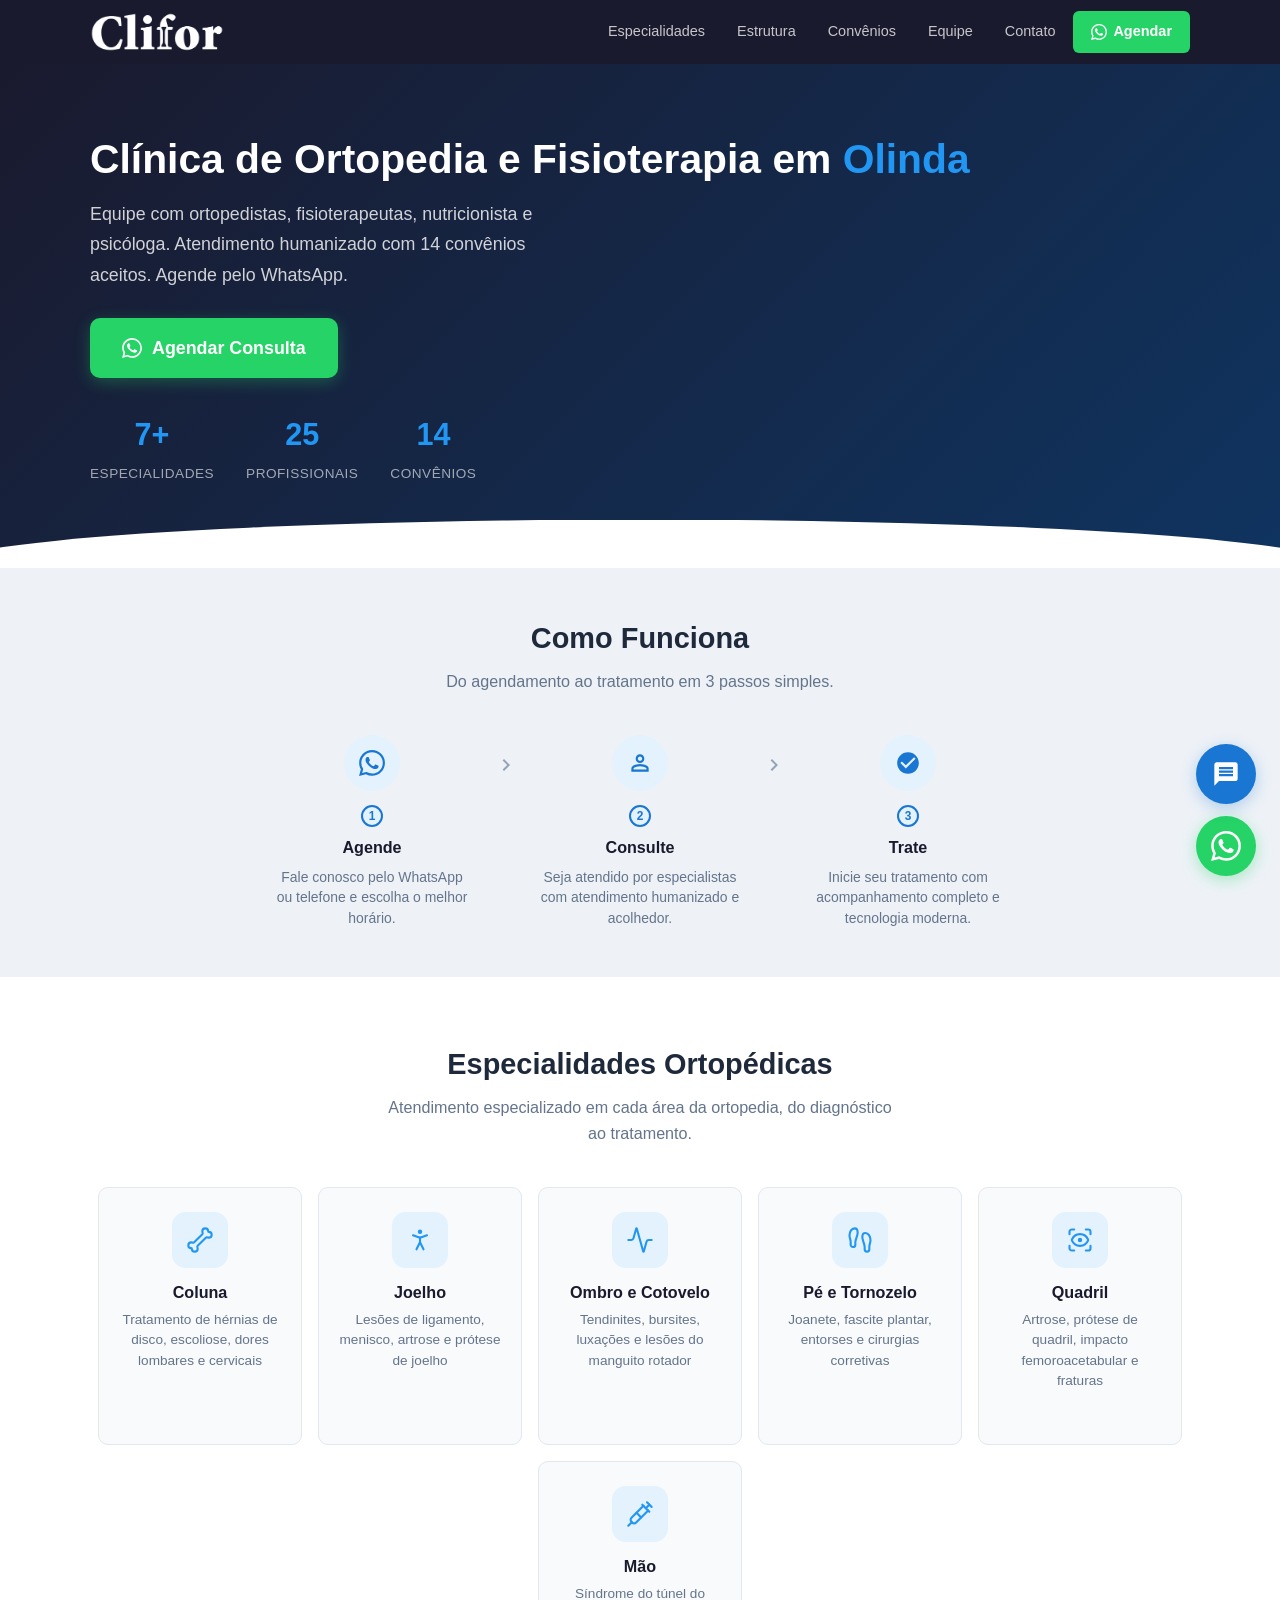
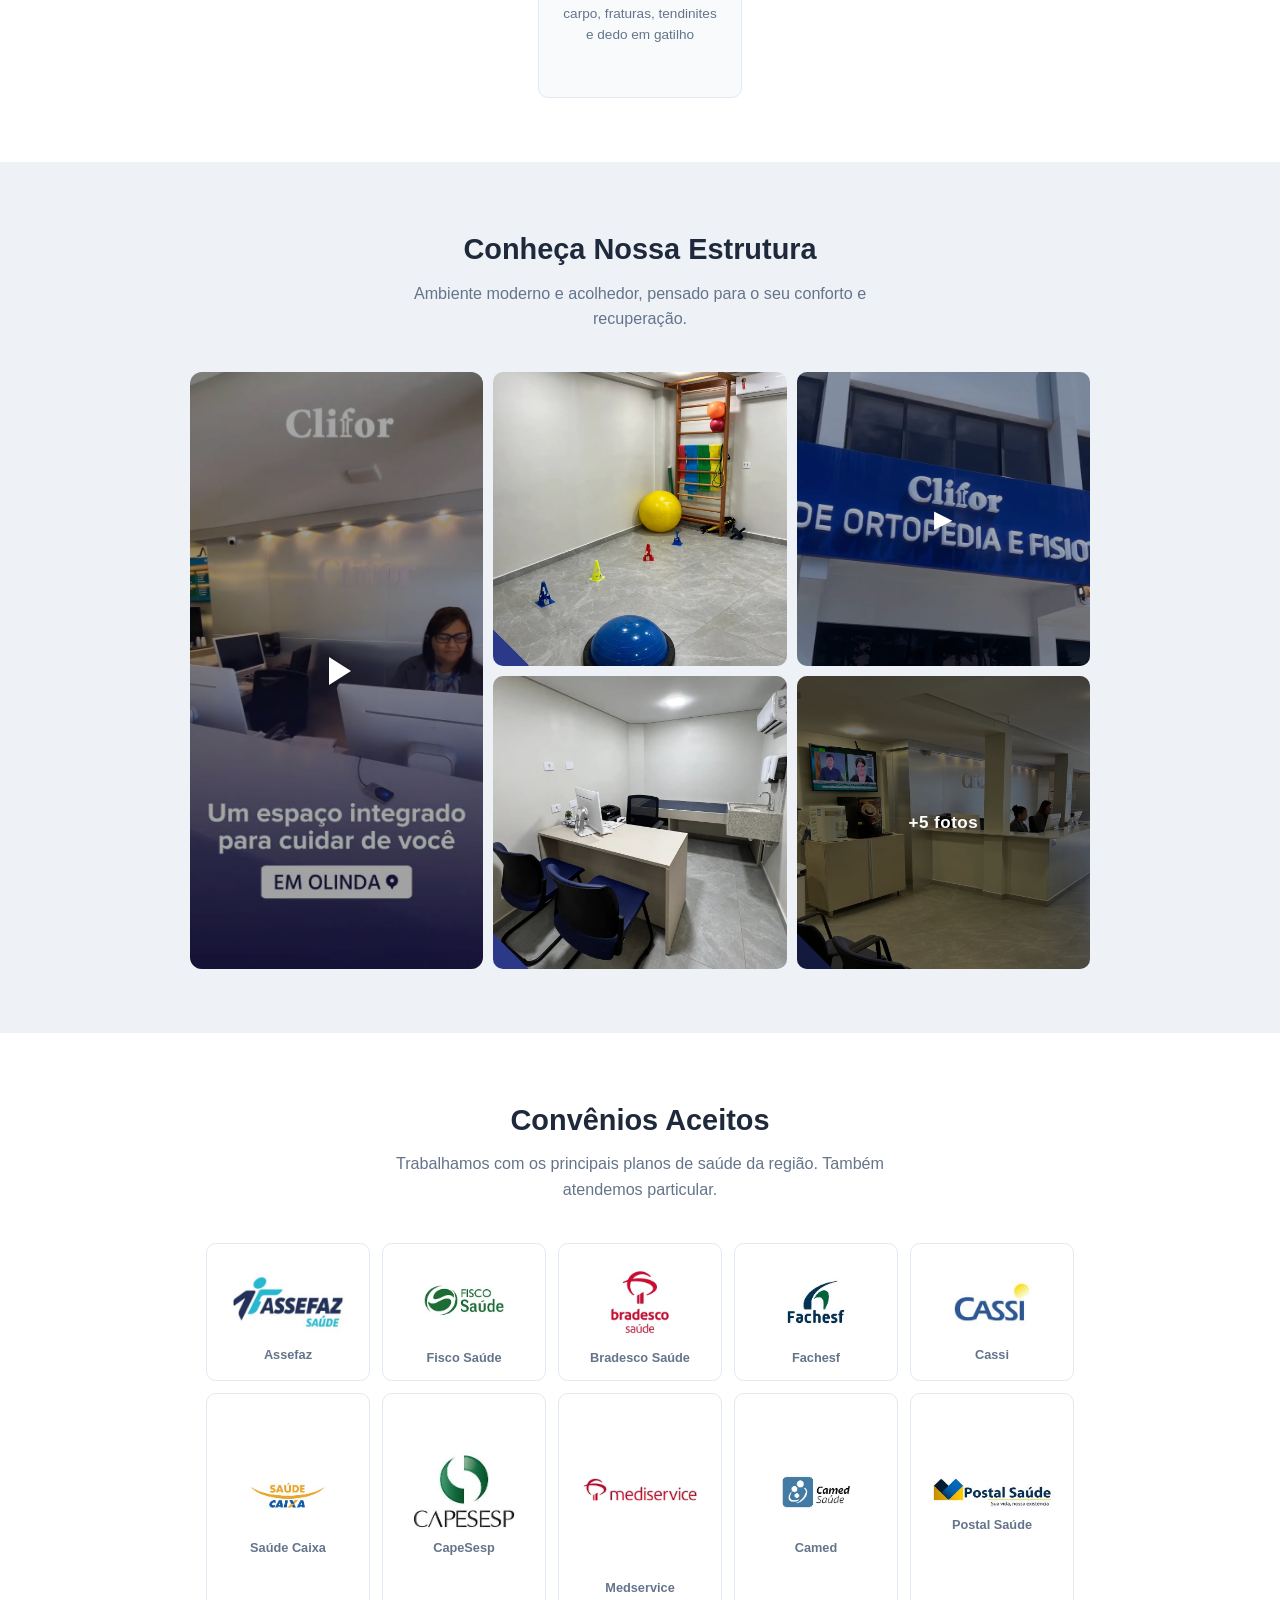
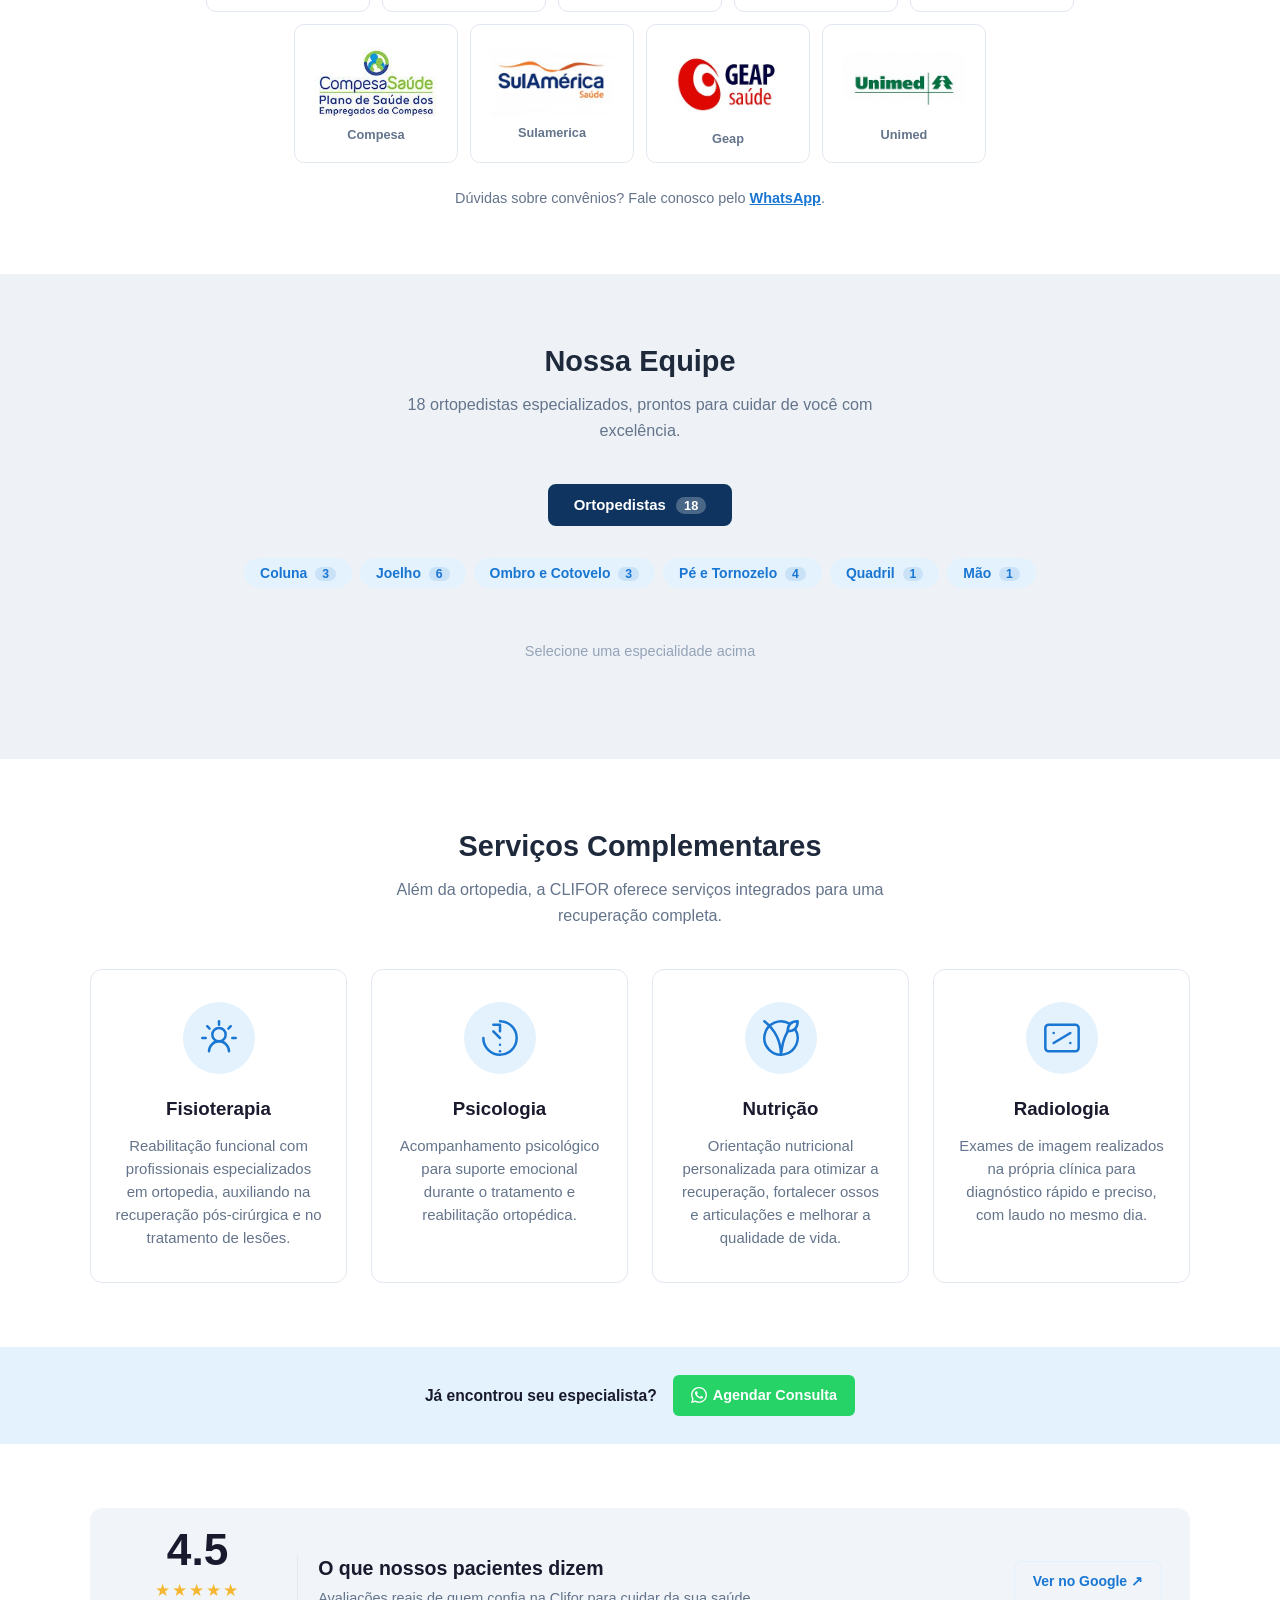
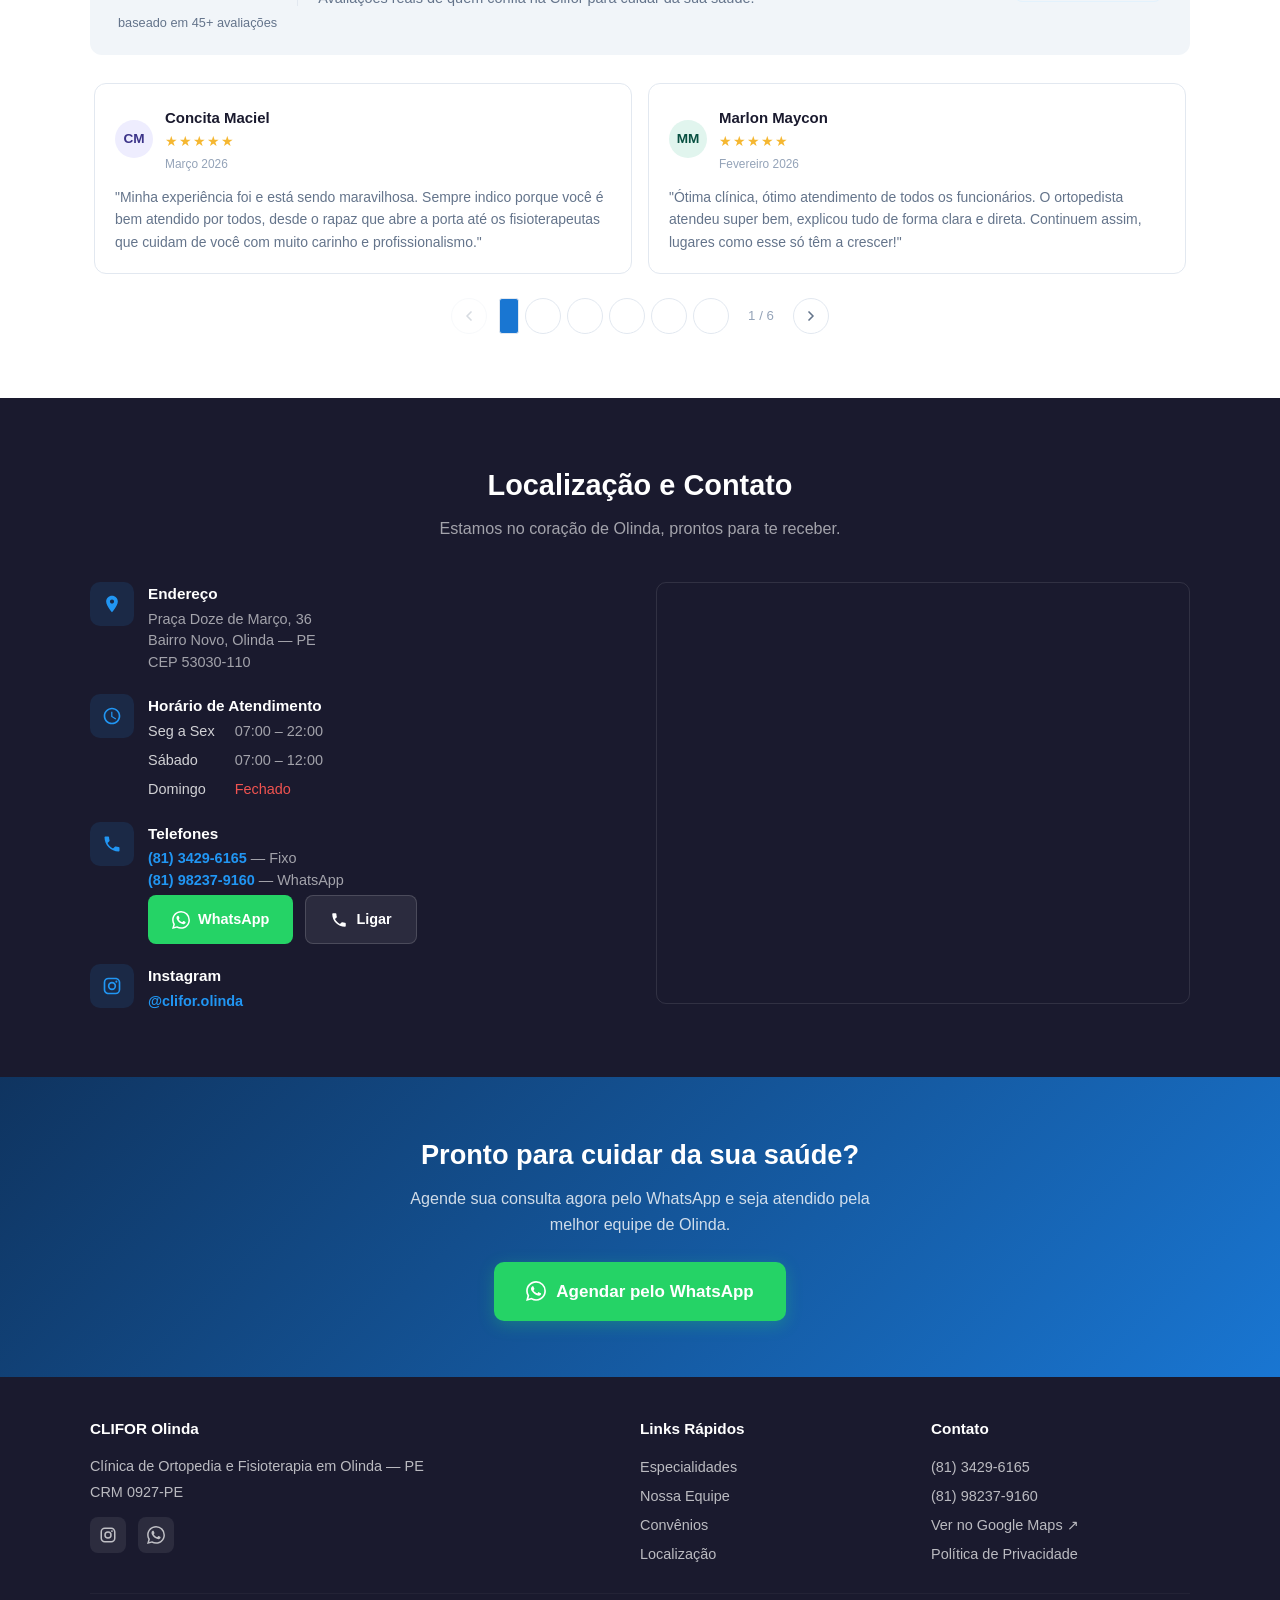
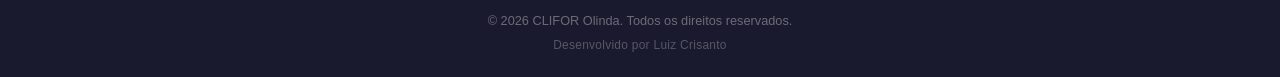
==== commit e0a4b2f8: "Reorganiza especialidades ortopédicas e adiciona serviços complementares" ====
--- a/index.html
+++ b/index.html
@@ -212,63 +212,56 @@
 <section class="section" id="especialidades">
   <div class="s-inner">
     <div class="s-head">
-      <h2>Nossas Especialidades</h2>
-      <p>Profissionais qualificados para oferecer o melhor cuidado à sua saúde.</p>
+      <h2>Especialidades Ortopédicas</h2>
+      <p>Atendimento especializado em cada área da ortopedia, do diagnóstico ao tratamento.</p>
     </div>
     <div class="spec-grid">
 
-      <!-- Ortopedia: Lucide "bone" -->
-      <div class="spec-card" data-go-tab="ortopedistas" role="button" tabindex="0">
+      <!-- Coluna -->
+      <div class="spec-card" data-go-tab="ortopedistas" data-go-sub="Coluna" role="button" tabindex="0">
         <div class="spec-icon"><svg viewBox="0 0 24 24" aria-hidden="true"><path d="M17 10c.7-.7 1.69 0 2.5 0a2.5 2.5 0 1 0 0-5 .5.5 0 0 1-.5-.5 2.5 2.5 0 1 0-5 0c0 .81.7 1.8 0 2.5l-7 7c-.7.7-1.69 0-2.5 0a2.5 2.5 0 0 0 0 5c.28 0 .5.22.5.5a2.5 2.5 0 1 0 5 0c0-.81-.7-1.8 0-2.5Z"/></svg></div>
-        <h3>Ortopedia</h3>
-        <p>Diagnóstico e tratamento do sistema musculoesquelético</p>
+        <h3>Coluna</h3>
+        <p>Tratamento de hérnias de disco, escoliose, dores lombares e cervicais</p>
         <span class="spec-link">Ver equipe →</span>
       </div>
 
-      <!-- Fisioterapia: Lucide "activity" (reabilitação/movimento) -->
-      <div class="spec-card" data-go-tab="fisioterapeutas" role="button" tabindex="0">
+      <!-- Joelho -->
+      <div class="spec-card" data-go-tab="ortopedistas" data-go-sub="Joelho" role="button" tabindex="0">
+        <div class="spec-icon"><svg viewBox="0 0 24 24" aria-hidden="true"><circle cx="12" cy="5" r="1"/><path d="m9 20 3-6 3 6"/><path d="m6 8 6 2 6-2"/><path d="M12 10v4"/></svg></div>
+        <h3>Joelho</h3>
+        <p>Lesões de ligamento, menisco, artrose e prótese de joelho</p>
+        <span class="spec-link">Ver equipe →</span>
+      </div>
+
+      <!-- Ombro e Cotovelo -->
+      <div class="spec-card" data-go-tab="ortopedistas" data-go-sub="Ombro e Cotovelo" role="button" tabindex="0">
         <div class="spec-icon"><svg viewBox="0 0 24 24" aria-hidden="true"><path d="M22 12h-2.48a2 2 0 0 0-1.93 1.46l-2.35 8.36a.25.25 0 0 1-.48 0L9.24 2.18a.25.25 0 0 0-.48 0l-2.35 8.36A2 2 0 0 1 4.49 12H2"/></svg></div>
-        <h3>Fisioterapia</h3>
-        <p>Reabilitação funcional e alívio de dores</p>
+        <h3>Ombro e Cotovelo</h3>
+        <p>Tendinites, bursites, luxações e lesões do manguito rotador</p>
         <span class="spec-link">Ver equipe →</span>
       </div>
 
-      <!-- RPG: Lucide "person-standing" (postura) -->
-      <div class="spec-card" data-go-tab="fisioterapeutas" role="button" tabindex="0">
-        <div class="spec-icon"><svg viewBox="0 0 24 24" aria-hidden="true"><circle cx="12" cy="5" r="1"/><path d="m9 20 3-6 3 6"/><path d="m6 8 6 2 6-2"/><path d="M12 10v4"/></svg></div>
-        <h3>RPG</h3>
-        <p>Reeducação Postural Global para equilíbrio corporal</p>
+      <!-- Pé e Tornozelo -->
+      <div class="spec-card" data-go-tab="ortopedistas" data-go-sub="Pé e Tornozelo" role="button" tabindex="0">
+        <div class="spec-icon"><svg viewBox="0 0 24 24" aria-hidden="true"><path d="M4 16v-2.38C4 11.5 2.97 10.5 3 8c.03-2.72 1.49-6 4.5-6C9.37 2 10 3.8 10 5.5c0 3.11-2 5.66-2 8.68V16a2 2 0 1 1-4 0Z"/><path d="M20 20v-2.38c0-2.12 1.03-3.12 1-5.62-.03-2.72-1.49-6-4.5-6C14.63 6 14 7.8 14 9.5c0 3.11 2 5.66 2 8.68V20a2 2 0 1 0 4 0Z"/></svg></div>
+        <h3>Pé e Tornozelo</h3>
+        <p>Joanete, fascite plantar, entorses e cirurgias corretivas</p>
         <span class="spec-link">Ver equipe →</span>
       </div>
 
-      <!-- Acupuntura: Lucide "syringe" (agulha/tratamento) -->
-      <div class="spec-card" data-go-tab="ortopedistas" data-go-sub="Acupuntura" role="button" tabindex="0">
+      <!-- Quadril -->
+      <div class="spec-card" data-go-tab="ortopedistas" data-go-sub="Quadril" role="button" tabindex="0">
+        <div class="spec-icon"><svg viewBox="0 0 24 24" aria-hidden="true"><path d="M3 7V5a2 2 0 0 1 2-2h2"/><path d="M17 3h2a2 2 0 0 1 2 2v2"/><path d="M21 17v2a2 2 0 0 1-2 2h-2"/><path d="M7 21H5a2 2 0 0 1-2-2v-2"/><circle cx="12" cy="12" r="1"/><path d="M18.944 12.33a1 1 0 0 0 0-.66 7.5 7.5 0 0 0-13.888 0 1 1 0 0 0 0 .66 7.5 7.5 0 0 0 13.888 0"/></svg></div>
+        <h3>Quadril</h3>
+        <p>Artrose, prótese de quadril, impacto femoroacetabular e fraturas</p>
+        <span class="spec-link">Ver equipe →</span>
+      </div>
+
+      <!-- Mão -->
+      <div class="spec-card" data-go-tab="ortopedistas" data-go-sub="Mão" role="button" tabindex="0">
         <div class="spec-icon"><svg viewBox="0 0 24 24" aria-hidden="true"><path d="m18 2 4 4"/><path d="m17 7 3-3"/><path d="M19 9 8.7 19.3c-1 1-2.5 1-3.4 0l-.6-.6c-1-1-1-2.5 0-3.4L15 5"/><path d="m9 11 4 4"/><path d="m5 19-3 3"/><path d="m14 4 6 6"/></svg></div>
-        <h3>Acupuntura</h3>
-        <p>Tratamento integrativo para dor e bem-estar</p>
-        <span class="spec-link">Ver equipe →</span>
-      </div>
-
-      <!-- Raio-X: Lucide "scan-eye" (visualização diagnóstica) -->
-      <div class="spec-card">
-        <div class="spec-icon"><svg viewBox="0 0 24 24" aria-hidden="true"><path d="M3 7V5a2 2 0 0 1 2-2h2"/><path d="M17 3h2a2 2 0 0 1 2 2v2"/><path d="M21 17v2a2 2 0 0 1-2 2h-2"/><path d="M7 21H5a2 2 0 0 1-2-2v-2"/><circle cx="12" cy="12" r="1"/><path d="M18.944 12.33a1 1 0 0 0 0-.66 7.5 7.5 0 0 0-13.888 0 1 1 0 0 0 0 .66 7.5 7.5 0 0 0 13.888 0"/></svg></div>
-        <h3>Raio-X</h3>
-        <p>Diagnóstico por imagem com equipamentos modernos</p>
-      </div>
-
-      <!-- Nutrição: Lucide "apple" -->
-      <div class="spec-card" data-go-tab="outros" role="button" tabindex="0">
-        <div class="spec-icon"><svg viewBox="0 0 24 24" aria-hidden="true"><path d="M12 20.94c1.5 0 2.75 1.06 4 1.06 3 0 6-8 6-12.22A4.91 4.91 0 0 0 17 5c-2.22 0-4 1.44-5 2-1-.56-2.78-2-5-2a4.9 4.9 0 0 0-5 4.78C2 14 5 22 8 22c1.25 0 2.5-1.06 4-1.06Z"/><path d="M10 2c1 .5 2 2 2 5"/></svg></div>
-        <h3>Nutrição</h3>
-        <p>Orientação alimentar para saúde e qualidade de vida</p>
-        <span class="spec-link">Ver equipe →</span>
-      </div>
-
-      <!-- Psicologia: Lucide "brain" -->
-      <div class="spec-card" data-go-tab="outros" role="button" tabindex="0">
-        <div class="spec-icon"><svg viewBox="0 0 24 24" aria-hidden="true"><path d="M12 5a3 3 0 1 0-5.997.125 4 4 0 0 0-2.526 5.77 4 4 0 0 0 .556 6.588A4 4 0 1 0 12 18Z"/><path d="M12 5a3 3 0 1 1 5.997.125 4 4 0 0 1 2.526 5.77 4 4 0 0 1-.556 6.588A4 4 0 1 1 12 18Z"/><path d="M15 13a4.5 4.5 0 0 1-3-4 4.5 4.5 0 0 1-3 4"/><path d="M17.599 6.5a3 3 0 0 0 .399-1.375"/><path d="M6.003 5.125A3 3 0 0 0 6.401 6.5"/><path d="M3.477 10.896a4 4 0 0 1 .585-.396"/><path d="M19.938 10.5a4 4 0 0 1 .585.396"/><path d="M6 18a4 4 0 0 1-1.967-.516"/><path d="M19.967 17.484A4 4 0 0 1 18 18"/></svg></div>
-        <h3>Psicologia</h3>
-        <p>Saúde mental e suporte emocional humanizado</p>
+        <h3>Mão</h3>
+        <p>Síndrome do túnel do carpo, fraturas, tendinites e dedo em gatilho</p>
         <span class="spec-link">Ver equipe →</span>
       </div>
 
@@ -361,12 +354,81 @@
   <div class="s-inner">
     <div class="s-head">
       <h2>Nossa Equipe</h2>
-      <p>25 profissionais especializados, prontos para cuidar de você com excelência.</p>
+      <p>18 ortopedistas especializados, prontos para cuidar de você com excelência.</p>
     </div>
 
     <!-- Tabs e painéis preenchidos por renderTeam() em main.js -->
     <div class="team-tabs" id="team-tabs" role="tablist" aria-label="Categorias de profissionais"></div>
     <div id="team-panels"></div>
+  </div>
+</section>
+
+<!-- ===================== SERVIÇOS COMPLEMENTARES ===================== -->
+<section class="section" id="servicos">
+  <div class="s-inner">
+    <div class="s-head">
+      <h2>Serviços Complementares</h2>
+      <p>Além da ortopedia, a CLIFOR oferece serviços integrados para uma recuperação completa.</p>
+    </div>
+
+    <div class="services-grid">
+
+      <div class="service-card">
+        <div class="service-icon">
+          <svg width="40" height="40" viewBox="0 0 24 24" fill="none" stroke="currentColor" stroke-width="1.5" stroke-linecap="round" stroke-linejoin="round" aria-hidden="true">
+            <path d="M18 20a6 6 0 0 0-12 0"/>
+            <circle cx="12" cy="10" r="4"/>
+            <path d="M2 12h2"/>
+            <path d="M20 12h2"/>
+            <path d="M12 2v2"/>
+            <path d="M4.93 4.93l1.41 1.41"/>
+            <path d="M17.66 6.34l1.41-1.41"/>
+          </svg>
+        </div>
+        <h3>Fisioterapia</h3>
+        <p>Reabilitação funcional com profissionais especializados em ortopedia, auxiliando na recuperação pós-cirúrgica e no tratamento de lesões.</p>
+      </div>
+
+      <div class="service-card">
+        <div class="service-icon">
+          <svg width="40" height="40" viewBox="0 0 24 24" fill="none" stroke="currentColor" stroke-width="1.5" stroke-linecap="round" stroke-linejoin="round" aria-hidden="true">
+            <path d="M12 8V4H8"/>
+            <path d="M2 12a10 10 0 1 0 10-10"/>
+            <path d="M12 12L8 8"/>
+            <path d="M12 16v.01"/>
+            <path d="M12 20v.01"/>
+          </svg>
+        </div>
+        <h3>Psicologia</h3>
+        <p>Acompanhamento psicológico para suporte emocional durante o tratamento e reabilitação ortopédica.</p>
+      </div>
+
+      <div class="service-card">
+        <div class="service-icon">
+          <svg width="40" height="40" viewBox="0 0 24 24" fill="none" stroke="currentColor" stroke-width="1.5" stroke-linecap="round" stroke-linejoin="round" aria-hidden="true">
+            <path d="M2 2a26.2 26.2 0 0 1 10 20c.9-6.82 1.5-9.5 4-14"/>
+            <path d="M16 8c4 0 6-2 6-6-4 0-6 2-6 6"/>
+            <path d="M17.41 3.59a10 10 0 1 0 3 3"/>
+          </svg>
+        </div>
+        <h3>Nutrição</h3>
+        <p>Orientação nutricional personalizada para otimizar a recuperação, fortalecer ossos e articulações e melhorar a qualidade de vida.</p>
+      </div>
+
+      <div class="service-card">
+        <div class="service-icon">
+          <svg width="40" height="40" viewBox="0 0 24 24" fill="none" stroke="currentColor" stroke-width="1.5" stroke-linecap="round" stroke-linejoin="round" aria-hidden="true">
+            <rect x="2" y="4" width="20" height="16" rx="2"/>
+            <path d="M7 9h0"/>
+            <path d="M17 15h0"/>
+            <path d="M7 15l10-6"/>
+          </svg>
+        </div>
+        <h3>Radiologia</h3>
+        <p>Exames de imagem realizados na própria clínica para diagnóstico rápido e preciso, com laudo no mesmo dia.</p>
+      </div>
+
+    </div>
   </div>
 </section>
 
--- a/assets/css/style.css
+++ b/assets/css/style.css
@@ -234,6 +234,14 @@
   .mosaic-extra-grid { grid-template-columns: repeat(2, 1fr); }
 }
 
+/* === SERVIÇOS COMPLEMENTARES === */
+.services-grid { display: grid; grid-template-columns: repeat(auto-fit, minmax(220px, 1fr)); gap: 24px; margin-top: 8px; }
+.service-card { background: var(--white); border: 1px solid var(--gray-200); border-radius: 12px; padding: 32px 24px; text-align: center; transition: transform .2s, box-shadow .2s; }
+.service-card:hover { transform: translateY(-4px); box-shadow: 0 8px 24px rgba(0,0,0,.10); }
+.service-icon { width: 72px; height: 72px; border-radius: 50%; background: var(--blue-light); color: var(--blue); display: flex; align-items: center; justify-content: center; margin: 0 auto 20px; }
+.service-card h3 { font-size: 1.1rem; color: var(--dark); margin-bottom: 10px; }
+.service-card p { font-size: .88rem; color: var(--gray-600); line-height: 1.55; }
+
 /* === CTA BAND === */
 /* Mini-CTA intermediário */
 .mini-cta { display: flex; align-items: center; justify-content: center; gap: 16px; padding: 28px 24px; background: var(--blue-light); }
@@ -333,7 +341,7 @@
   .section            { padding: 48px 20px; }
   .spec-grid          { grid-template-columns: 1fr 1fr; gap: 10px; }
   .spec-card          { padding: 18px 14px; }
-  .team-grid          { grid-template-columns: repeat(2, minmax(140px, 170px)); justify-content: center; }
+  .team-grid          { grid-template-columns: repeat(auto-fit, minmax(140px, 170px)); justify-content: center; }
   .chat-popup         { right: 12px; left: 12px; width: auto; bottom: 168px; }
   .team-tabs          { gap: 6px; }
   .team-tab           { padding: 8px 16px; font-size: .82rem; }
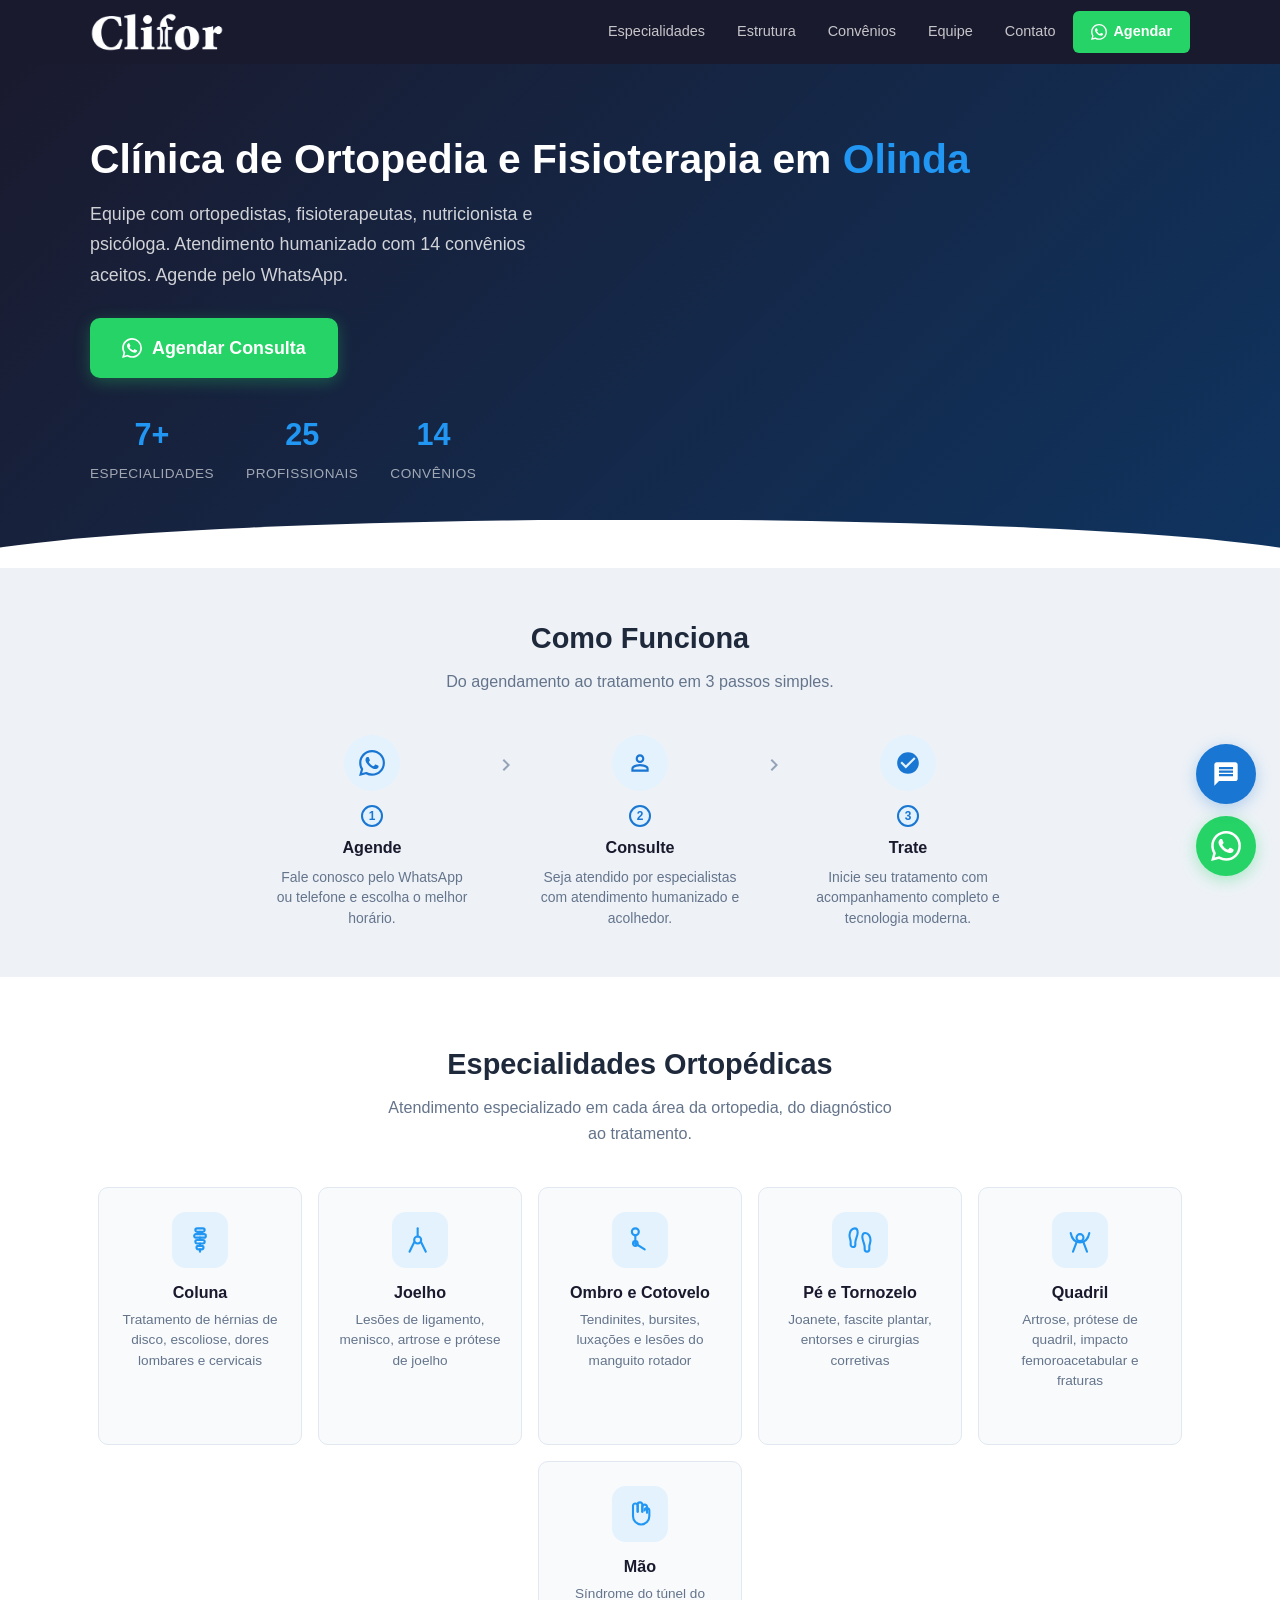
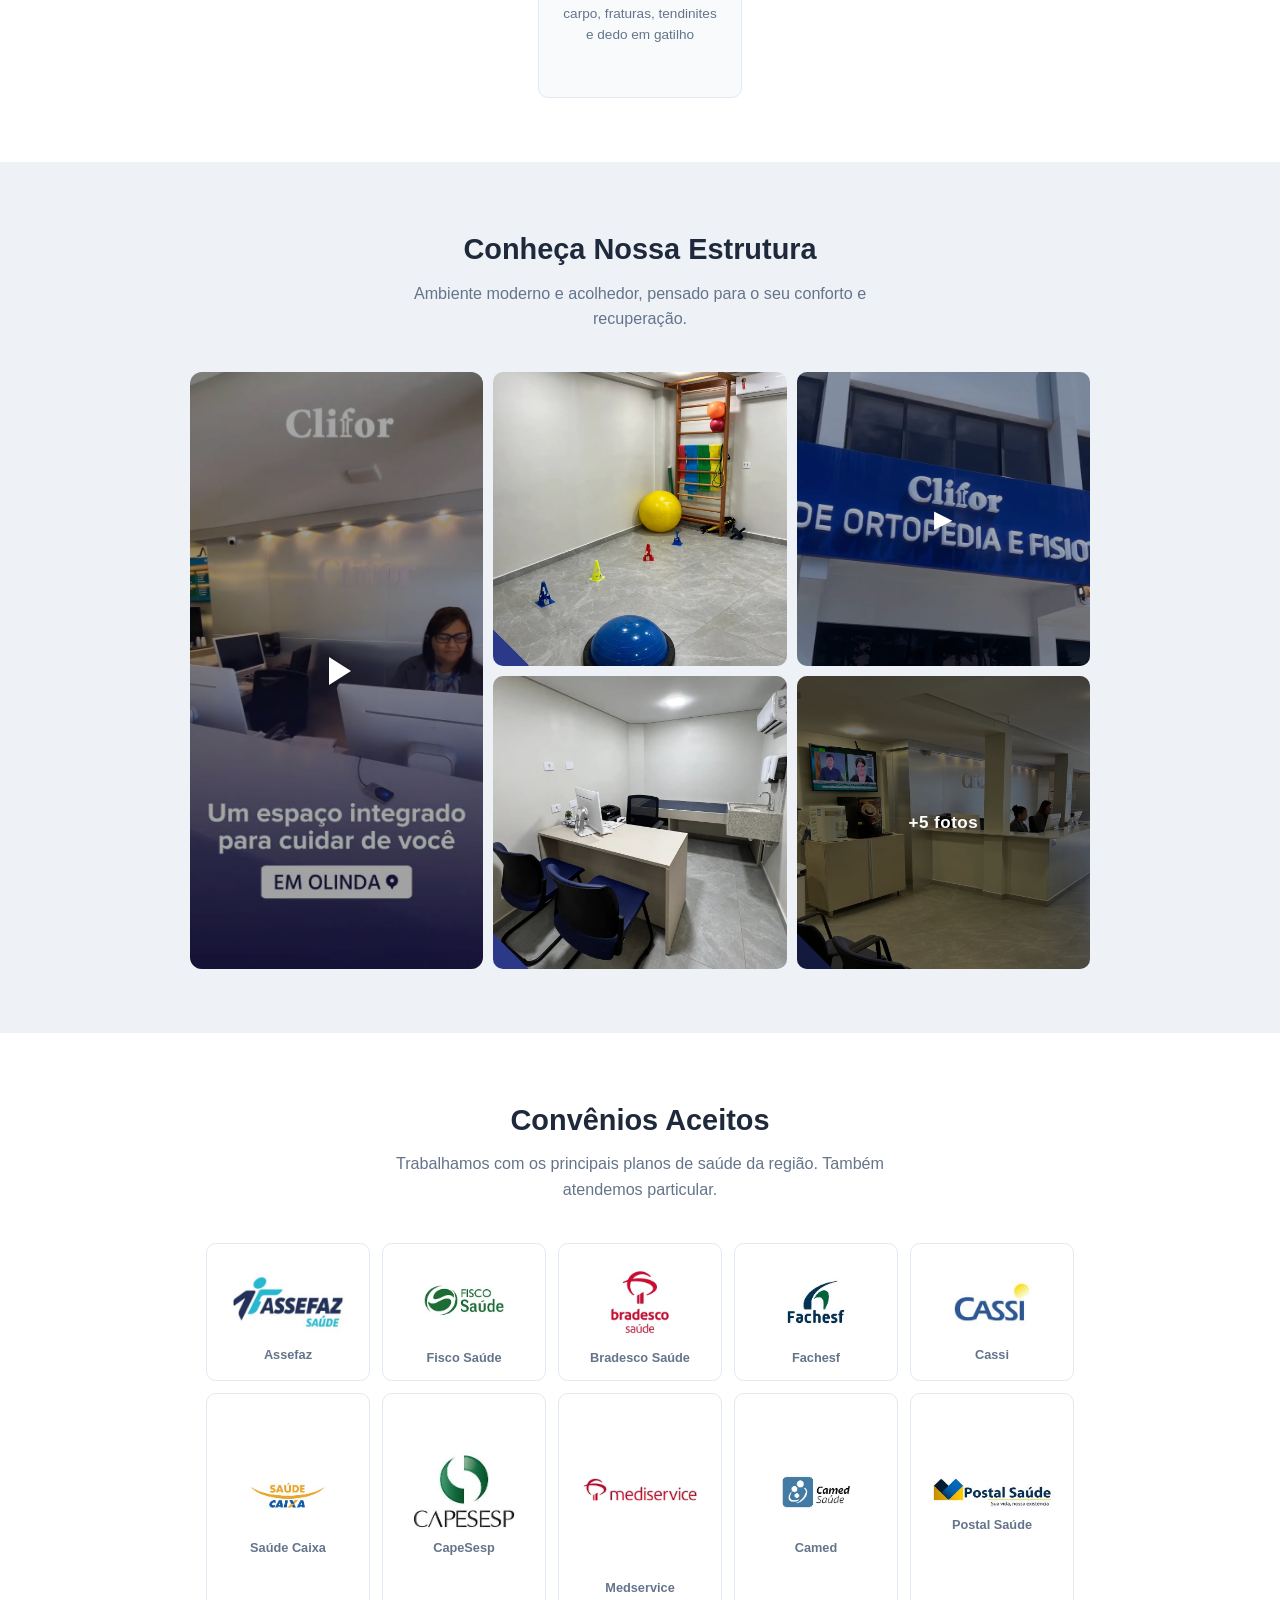
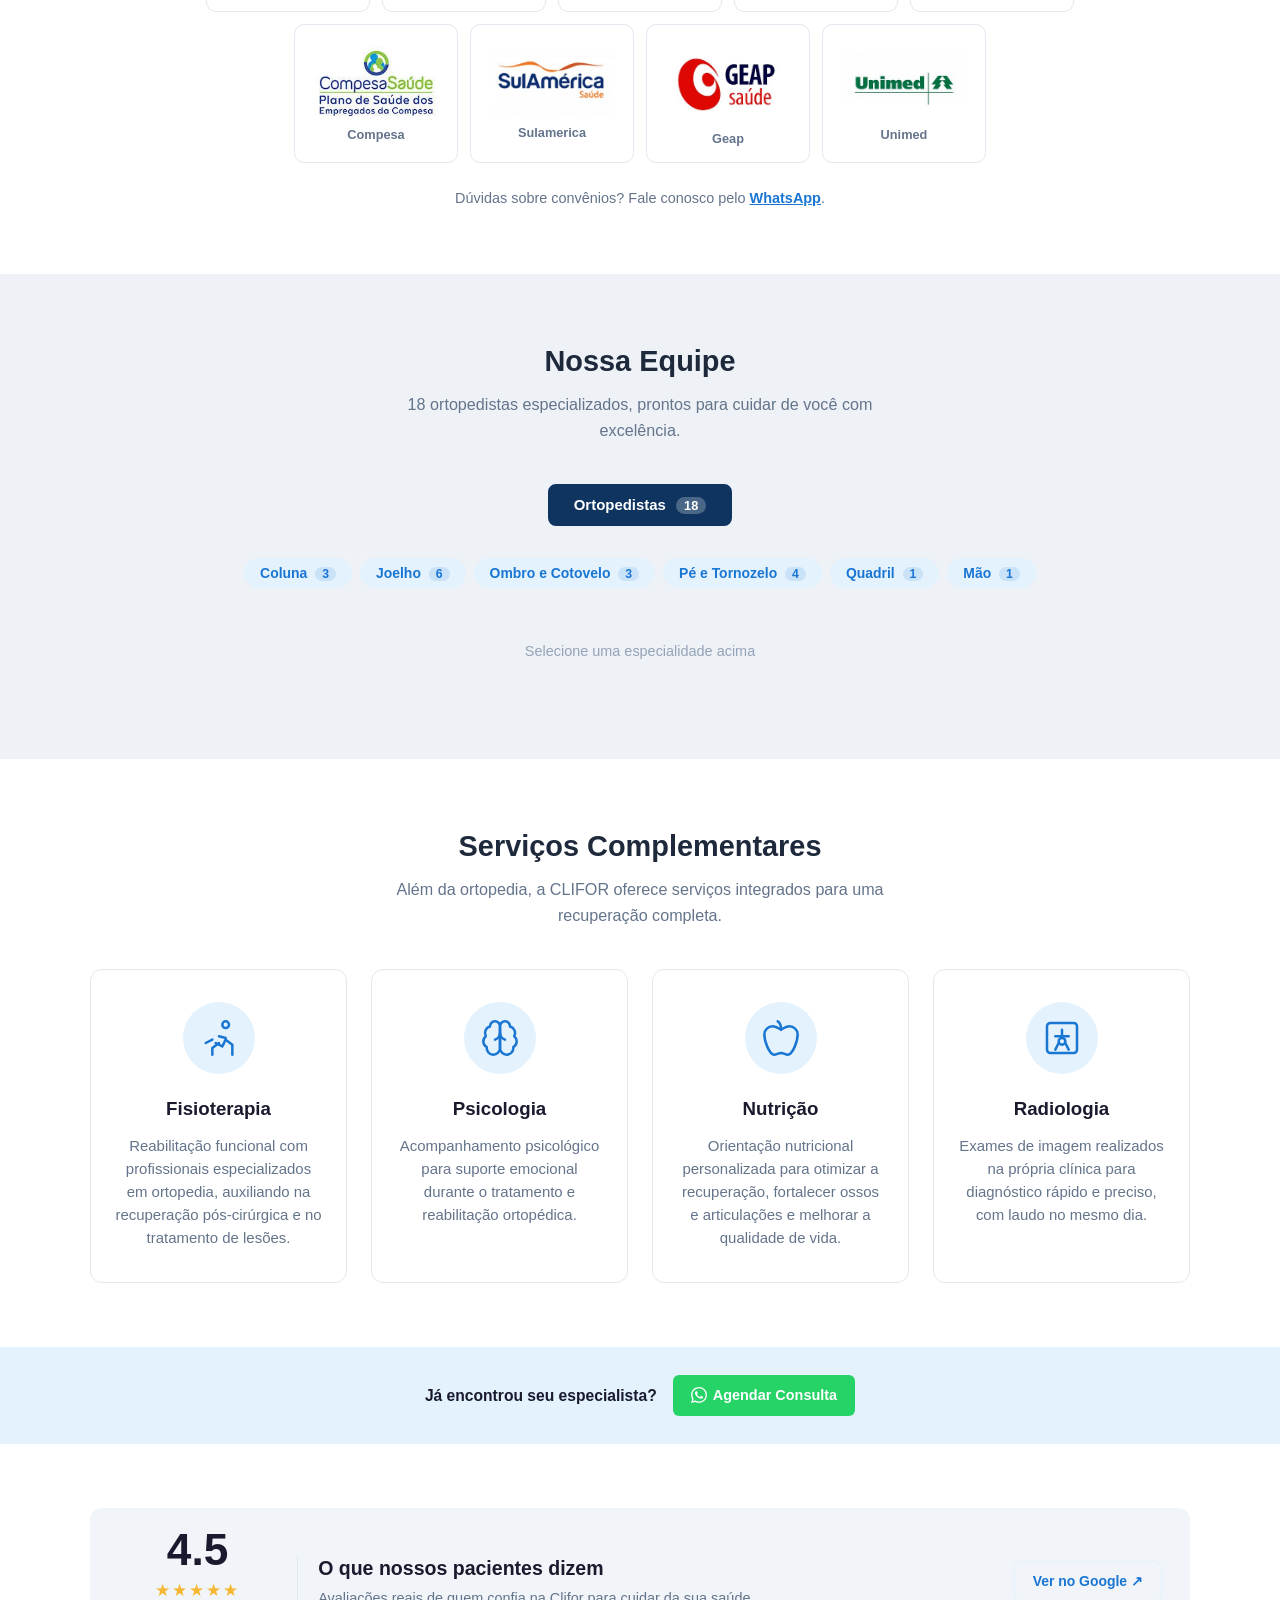
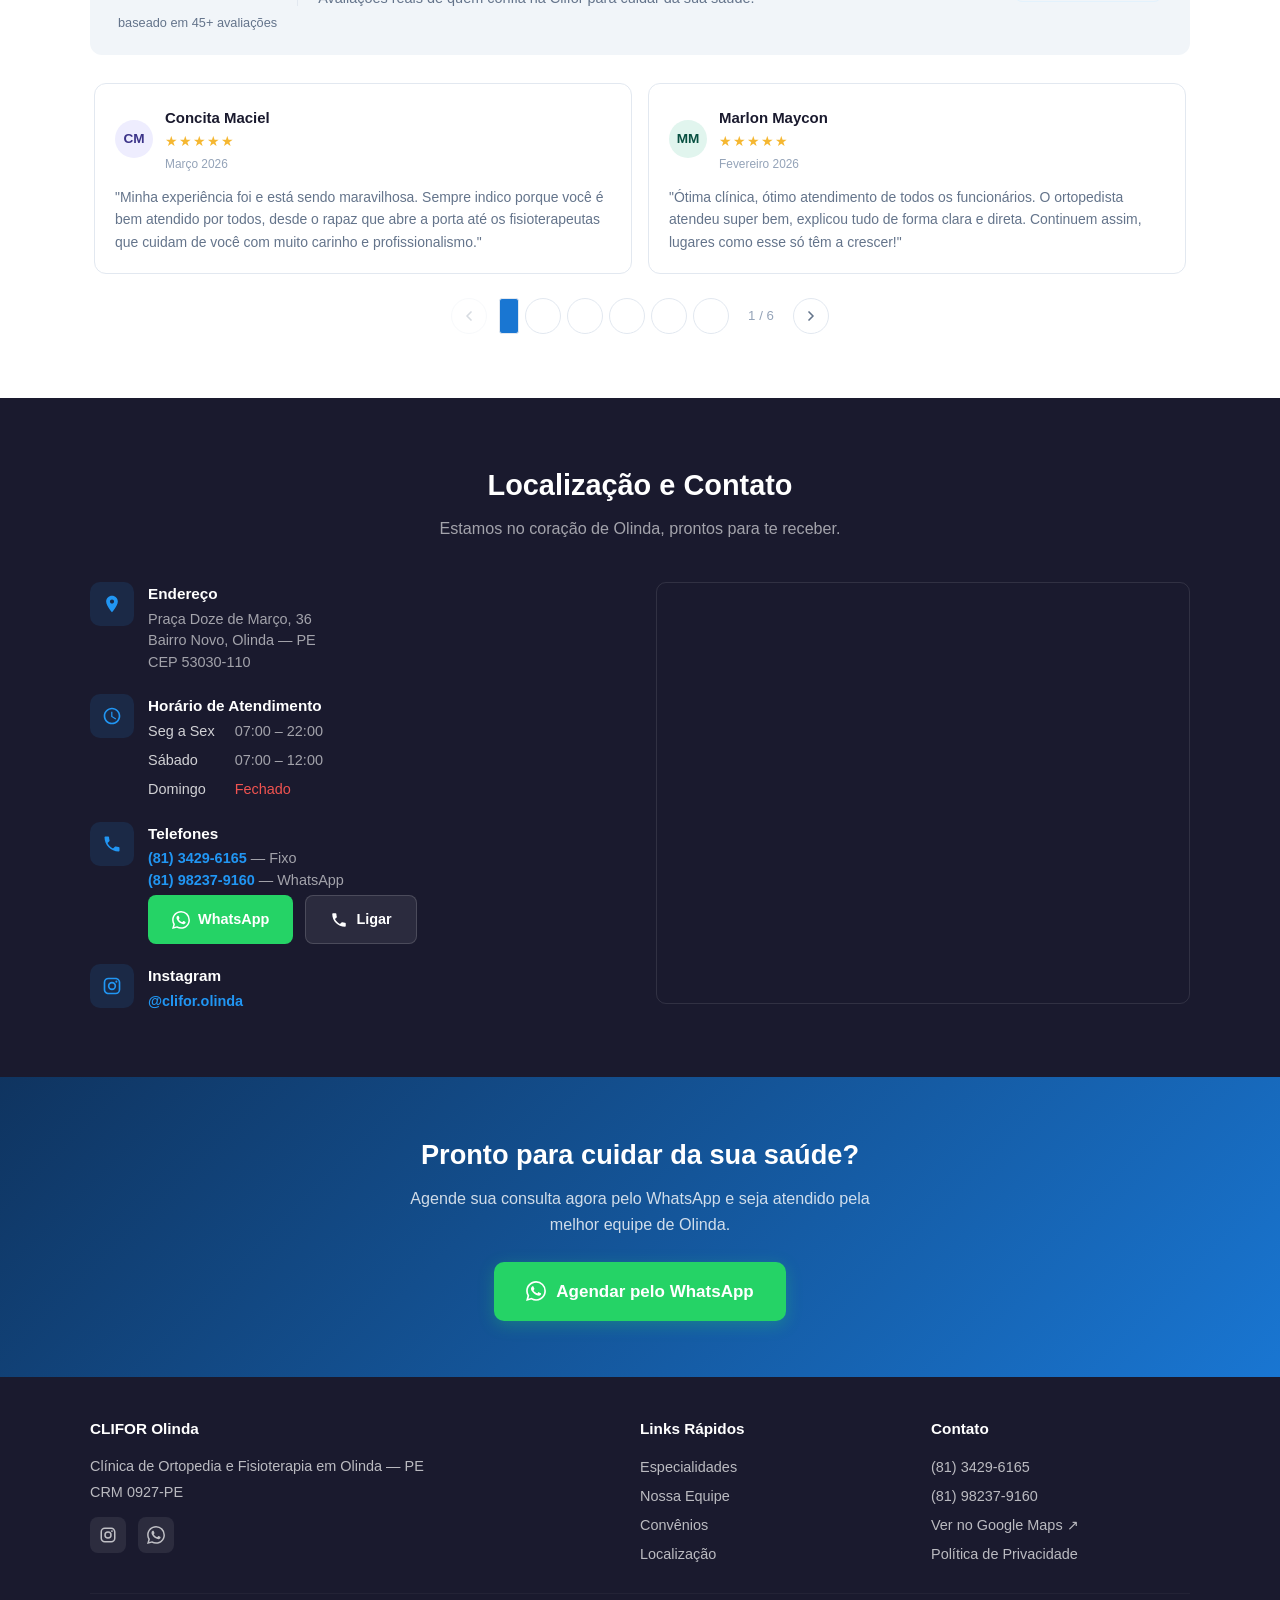
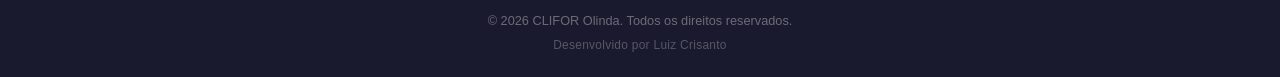
==== commit d16c1880: "ajustes de espaços e icones" ====
--- a/index.html
+++ b/index.html
@@ -217,31 +217,31 @@
     </div>
     <div class="spec-grid">
 
-      <!-- Coluna -->
+      <!-- Coluna — ícone: vértebras empilhadas -->
       <div class="spec-card" data-go-tab="ortopedistas" data-go-sub="Coluna" role="button" tabindex="0">
-        <div class="spec-icon"><svg viewBox="0 0 24 24" aria-hidden="true"><path d="M17 10c.7-.7 1.69 0 2.5 0a2.5 2.5 0 1 0 0-5 .5.5 0 0 1-.5-.5 2.5 2.5 0 1 0-5 0c0 .81.7 1.8 0 2.5l-7 7c-.7.7-1.69 0-2.5 0a2.5 2.5 0 0 0 0 5c.28 0 .5.22.5.5a2.5 2.5 0 1 0 5 0c0-.81-.7-1.8 0-2.5Z"/></svg></div>
+        <div class="spec-icon"><svg viewBox="0 0 24 24" aria-hidden="true"><rect x="8" y="2" width="8" height="3" rx="1.5"/><rect x="7" y="7" width="10" height="3" rx="1.5"/><rect x="8" y="12" width="8" height="3" rx="1.5"/><rect x="9" y="17" width="6" height="3" rx="1.5"/><line x1="12" y1="5" x2="12" y2="7"/><line x1="12" y1="10" x2="12" y2="12"/><line x1="12" y1="15" x2="12" y2="17"/><line x1="12" y1="20" x2="12" y2="22"/></svg></div>
         <h3>Coluna</h3>
         <p>Tratamento de hérnias de disco, escoliose, dores lombares e cervicais</p>
         <span class="spec-link">Ver equipe →</span>
       </div>
 
-      <!-- Joelho -->
+      <!-- Joelho — ícone: articulação/joelho dobrado -->
       <div class="spec-card" data-go-tab="ortopedistas" data-go-sub="Joelho" role="button" tabindex="0">
-        <div class="spec-icon"><svg viewBox="0 0 24 24" aria-hidden="true"><circle cx="12" cy="5" r="1"/><path d="m9 20 3-6 3 6"/><path d="m6 8 6 2 6-2"/><path d="M12 10v4"/></svg></div>
+        <div class="spec-icon"><svg viewBox="0 0 24 24" aria-hidden="true"><path d="M10 2v7"/><circle cx="10" cy="12" r="3"/><path d="M13 14l4 8"/><path d="M7 14l-4 8"/></svg></div>
         <h3>Joelho</h3>
         <p>Lesões de ligamento, menisco, artrose e prótese de joelho</p>
         <span class="spec-link">Ver equipe →</span>
       </div>
 
-      <!-- Ombro e Cotovelo -->
+      <!-- Ombro e Cotovelo — ícone: braço com articulação -->
       <div class="spec-card" data-go-tab="ortopedistas" data-go-sub="Ombro e Cotovelo" role="button" tabindex="0">
-        <div class="spec-icon"><svg viewBox="0 0 24 24" aria-hidden="true"><path d="M22 12h-2.48a2 2 0 0 0-1.93 1.46l-2.35 8.36a.25.25 0 0 1-.48 0L9.24 2.18a.25.25 0 0 0-.48 0l-2.35 8.36A2 2 0 0 1 4.49 12H2"/></svg></div>
+        <div class="spec-icon"><svg viewBox="0 0 24 24" aria-hidden="true"><circle cx="8" cy="5" r="3"/><path d="M8 8v7"/><path d="M8 15l8 5"/><circle cx="8" cy="15" r="2"/></svg></div>
         <h3>Ombro e Cotovelo</h3>
         <p>Tendinites, bursites, luxações e lesões do manguito rotador</p>
         <span class="spec-link">Ver equipe →</span>
       </div>
 
-      <!-- Pé e Tornozelo -->
+      <!-- Pé e Tornozelo — ícone: pegadas/pés -->
       <div class="spec-card" data-go-tab="ortopedistas" data-go-sub="Pé e Tornozelo" role="button" tabindex="0">
         <div class="spec-icon"><svg viewBox="0 0 24 24" aria-hidden="true"><path d="M4 16v-2.38C4 11.5 2.97 10.5 3 8c.03-2.72 1.49-6 4.5-6C9.37 2 10 3.8 10 5.5c0 3.11-2 5.66-2 8.68V16a2 2 0 1 1-4 0Z"/><path d="M20 20v-2.38c0-2.12 1.03-3.12 1-5.62-.03-2.72-1.49-6-4.5-6C14.63 6 14 7.8 14 9.5c0 3.11 2 5.66 2 8.68V20a2 2 0 1 0 4 0Z"/></svg></div>
         <h3>Pé e Tornozelo</h3>
@@ -249,17 +249,17 @@
         <span class="spec-link">Ver equipe →</span>
       </div>
 
-      <!-- Quadril -->
+      <!-- Quadril — ícone: pelve com articulação -->
       <div class="spec-card" data-go-tab="ortopedistas" data-go-sub="Quadril" role="button" tabindex="0">
-        <div class="spec-icon"><svg viewBox="0 0 24 24" aria-hidden="true"><path d="M3 7V5a2 2 0 0 1 2-2h2"/><path d="M17 3h2a2 2 0 0 1 2 2v2"/><path d="M21 17v2a2 2 0 0 1-2 2h-2"/><path d="M7 21H5a2 2 0 0 1-2-2v-2"/><circle cx="12" cy="12" r="1"/><path d="M18.944 12.33a1 1 0 0 0 0-.66 7.5 7.5 0 0 0-13.888 0 1 1 0 0 0 0 .66 7.5 7.5 0 0 0 13.888 0"/></svg></div>
+        <div class="spec-icon"><svg viewBox="0 0 24 24" aria-hidden="true"><circle cx="12" cy="10" r="3"/><path d="M4 6c1 5 4 8 8 8s7-3 8-8"/><path d="M9 14l-3 8"/><path d="M15 14l3 8"/></svg></div>
         <h3>Quadril</h3>
         <p>Artrose, prótese de quadril, impacto femoroacetabular e fraturas</p>
         <span class="spec-link">Ver equipe →</span>
       </div>
 
-      <!-- Mão -->
+      <!-- Mão — ícone: mão aberta -->
       <div class="spec-card" data-go-tab="ortopedistas" data-go-sub="Mão" role="button" tabindex="0">
-        <div class="spec-icon"><svg viewBox="0 0 24 24" aria-hidden="true"><path d="m18 2 4 4"/><path d="m17 7 3-3"/><path d="M19 9 8.7 19.3c-1 1-2.5 1-3.4 0l-.6-.6c-1-1-1-2.5 0-3.4L15 5"/><path d="m9 11 4 4"/><path d="m5 19-3 3"/><path d="m14 4 6 6"/></svg></div>
+        <div class="spec-icon"><svg viewBox="0 0 24 24" aria-hidden="true"><path d="M18 11V6a2 2 0 0 0-4 0v4"/><path d="M14 10V4a2 2 0 0 0-4 0v6"/><path d="M10 10V5a2 2 0 0 0-4 0v9a7 7 0 0 0 14 0v-5a2 2 0 0 0-4 0"/></svg></div>
         <h3>Mão</h3>
         <p>Síndrome do túnel do carpo, fraturas, tendinites e dedo em gatilho</p>
         <span class="spec-link">Ver equipe →</span>
@@ -373,55 +373,44 @@
 
     <div class="services-grid">
 
+      <!-- Fisioterapia — ícone: pessoa em movimento/reabilitação -->
       <div class="service-card">
         <div class="service-icon">
           <svg width="40" height="40" viewBox="0 0 24 24" fill="none" stroke="currentColor" stroke-width="1.5" stroke-linecap="round" stroke-linejoin="round" aria-hidden="true">
-            <path d="M18 20a6 6 0 0 0-12 0"/>
-            <circle cx="12" cy="10" r="4"/>
-            <path d="M2 12h2"/>
-            <path d="M20 12h2"/>
-            <path d="M12 2v2"/>
-            <path d="M4.93 4.93l1.41 1.41"/>
-            <path d="M17.66 6.34l1.41-1.41"/>
+            <circle cx="16" cy="4" r="2"/><path d="M20 22v-6l-4-3-2 4-4-2"/><path d="M8 22v-4l4-3"/><path d="M12 11l4 1"/><path d="M4 15l4-2"/>
           </svg>
         </div>
         <h3>Fisioterapia</h3>
         <p>Reabilitação funcional com profissionais especializados em ortopedia, auxiliando na recuperação pós-cirúrgica e no tratamento de lesões.</p>
       </div>
 
+      <!-- Psicologia — ícone: cérebro -->
       <div class="service-card">
         <div class="service-icon">
           <svg width="40" height="40" viewBox="0 0 24 24" fill="none" stroke="currentColor" stroke-width="1.5" stroke-linecap="round" stroke-linejoin="round" aria-hidden="true">
-            <path d="M12 8V4H8"/>
-            <path d="M2 12a10 10 0 1 0 10-10"/>
-            <path d="M12 12L8 8"/>
-            <path d="M12 16v.01"/>
-            <path d="M12 20v.01"/>
+            <path d="M12 5a3 3 0 1 0-5.997.125 4 4 0 0 0-2.526 5.77 4 4 0 0 0 .556 6.588A4 4 0 1 0 12 18Z"/><path d="M12 5a3 3 0 1 1 5.997.125 4 4 0 0 1 2.526 5.77 4 4 0 0 1-.556 6.588A4 4 0 1 1 12 18Z"/><path d="M15 13a4.5 4.5 0 0 1-3-4 4.5 4.5 0 0 1-3 4"/>
           </svg>
         </div>
         <h3>Psicologia</h3>
         <p>Acompanhamento psicológico para suporte emocional durante o tratamento e reabilitação ortopédica.</p>
       </div>
 
+      <!-- Nutrição — ícone: maçã -->
       <div class="service-card">
         <div class="service-icon">
           <svg width="40" height="40" viewBox="0 0 24 24" fill="none" stroke="currentColor" stroke-width="1.5" stroke-linecap="round" stroke-linejoin="round" aria-hidden="true">
-            <path d="M2 2a26.2 26.2 0 0 1 10 20c.9-6.82 1.5-9.5 4-14"/>
-            <path d="M16 8c4 0 6-2 6-6-4 0-6 2-6 6"/>
-            <path d="M17.41 3.59a10 10 0 1 0 3 3"/>
+            <path d="M12 20.94c1.5 0 2.75 1.06 4 1.06 3 0 6-8 6-12.22A4.91 4.91 0 0 0 17 5c-2.22 0-4 1.44-5 2-1-.56-2.78-2-5-2a4.9 4.9 0 0 0-5 4.78C2 14 5 22 8 22c1.25 0 2.5-1.06 4-1.06Z"/><path d="M10 2c1 .5 2 2 2 5"/>
           </svg>
         </div>
         <h3>Nutrição</h3>
         <p>Orientação nutricional personalizada para otimizar a recuperação, fortalecer ossos e articulações e melhorar a qualidade de vida.</p>
       </div>
 
+      <!-- Radiologia — ícone: raio-x / scan com osso -->
       <div class="service-card">
         <div class="service-icon">
           <svg width="40" height="40" viewBox="0 0 24 24" fill="none" stroke="currentColor" stroke-width="1.5" stroke-linecap="round" stroke-linejoin="round" aria-hidden="true">
-            <rect x="2" y="4" width="20" height="16" rx="2"/>
-            <path d="M7 9h0"/>
-            <path d="M17 15h0"/>
-            <path d="M7 15l10-6"/>
+            <rect x="3" y="3" width="18" height="18" rx="2"/><path d="M12 7v4"/><path d="M8 11h8"/><path d="M10 15l-2 4"/><path d="M14 15l2 4"/><circle cx="12" cy="14" r="2"/>
           </svg>
         </div>
         <h3>Radiologia</h3>
--- a/assets/css/style.css
+++ b/assets/css/style.css
@@ -120,8 +120,8 @@
 @keyframes fadeIn { from { opacity: 0; transform: translateY(6px); } to { opacity: 1; transform: translateY(0); } }
 
 /* Cards de profissionais */
-.team-grid { display: grid; grid-template-columns: repeat(auto-fit, minmax(180px, 200px)); gap: 24px; justify-content: center; }
-.t-card { background: var(--white); border: 1px solid var(--gray-200); border-radius: 12px; padding: 24px 16px 20px; transition: transform .2s, box-shadow .2s; text-align: center; }
+.team-grid { display: flex; flex-wrap: wrap; justify-content: center; gap: 24px; }
+.t-card { background: var(--white); border: 1px solid var(--gray-200); border-radius: 12px; padding: 24px 16px 20px; transition: transform .2s, box-shadow .2s; text-align: center; width: 200px; }
 .t-card:hover { transform: translateY(-4px); box-shadow: 0 8px 24px rgba(0,0,0,.10); }
 .t-photo { width: 110px; height: 110px; margin: 0 auto 14px; border-radius: 50%; overflow: hidden; background: linear-gradient(135deg, #0d2137, #143050); display: flex; align-items: center; justify-content: center; }
 .t-photo img { width: 100%; height: 100%; object-fit: cover; display: block; }
@@ -327,7 +327,8 @@
   nav            { display: none; }
   .mob-btn       { display: block; }
   .nav-open nav  { display: flex !important; flex-direction: column; position: absolute; top: 64px; left: 0; right: 0; background: var(--dark); padding: 12px; border-top: 1px solid rgba(255,255,255,.08); }
-  .team-grid     { grid-template-columns: repeat(auto-fit, minmax(160px, 190px)); justify-content: center; }
+  .team-grid     { gap: 18px; }
+  .t-card        { width: 180px; }
   .reviews-banner { flex-wrap: wrap; padding: 16px 20px; }
   .reviews-divider { display: none; }
   .reviews-link { width: 100%; text-align: center; }
@@ -341,7 +342,8 @@
   .section            { padding: 48px 20px; }
   .spec-grid          { grid-template-columns: 1fr 1fr; gap: 10px; }
   .spec-card          { padding: 18px 14px; }
-  .team-grid          { grid-template-columns: repeat(auto-fit, minmax(140px, 170px)); justify-content: center; }
+  .team-grid          { gap: 14px; }
+  .t-card             { width: 150px; }
   .chat-popup         { right: 12px; left: 12px; width: auto; bottom: 168px; }
   .team-tabs          { gap: 6px; }
   .team-tab           { padding: 8px 16px; font-size: .82rem; }
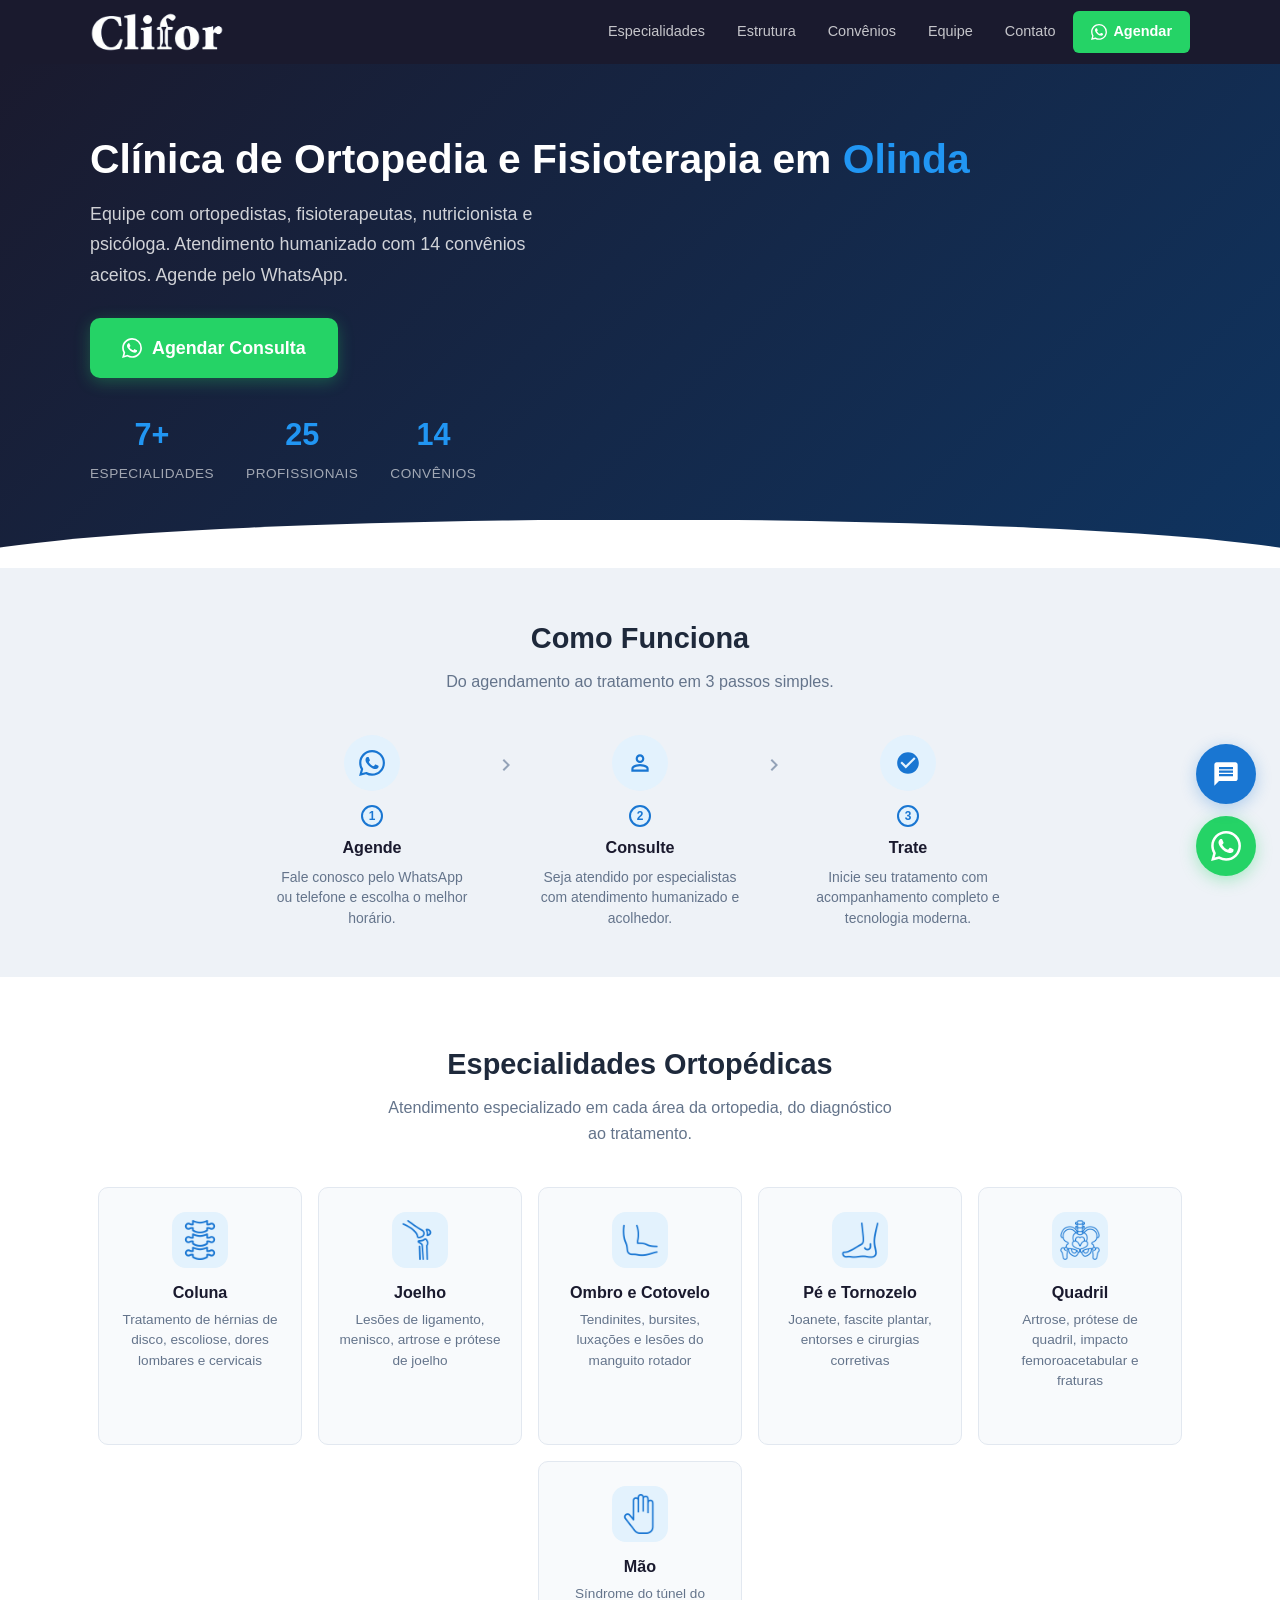
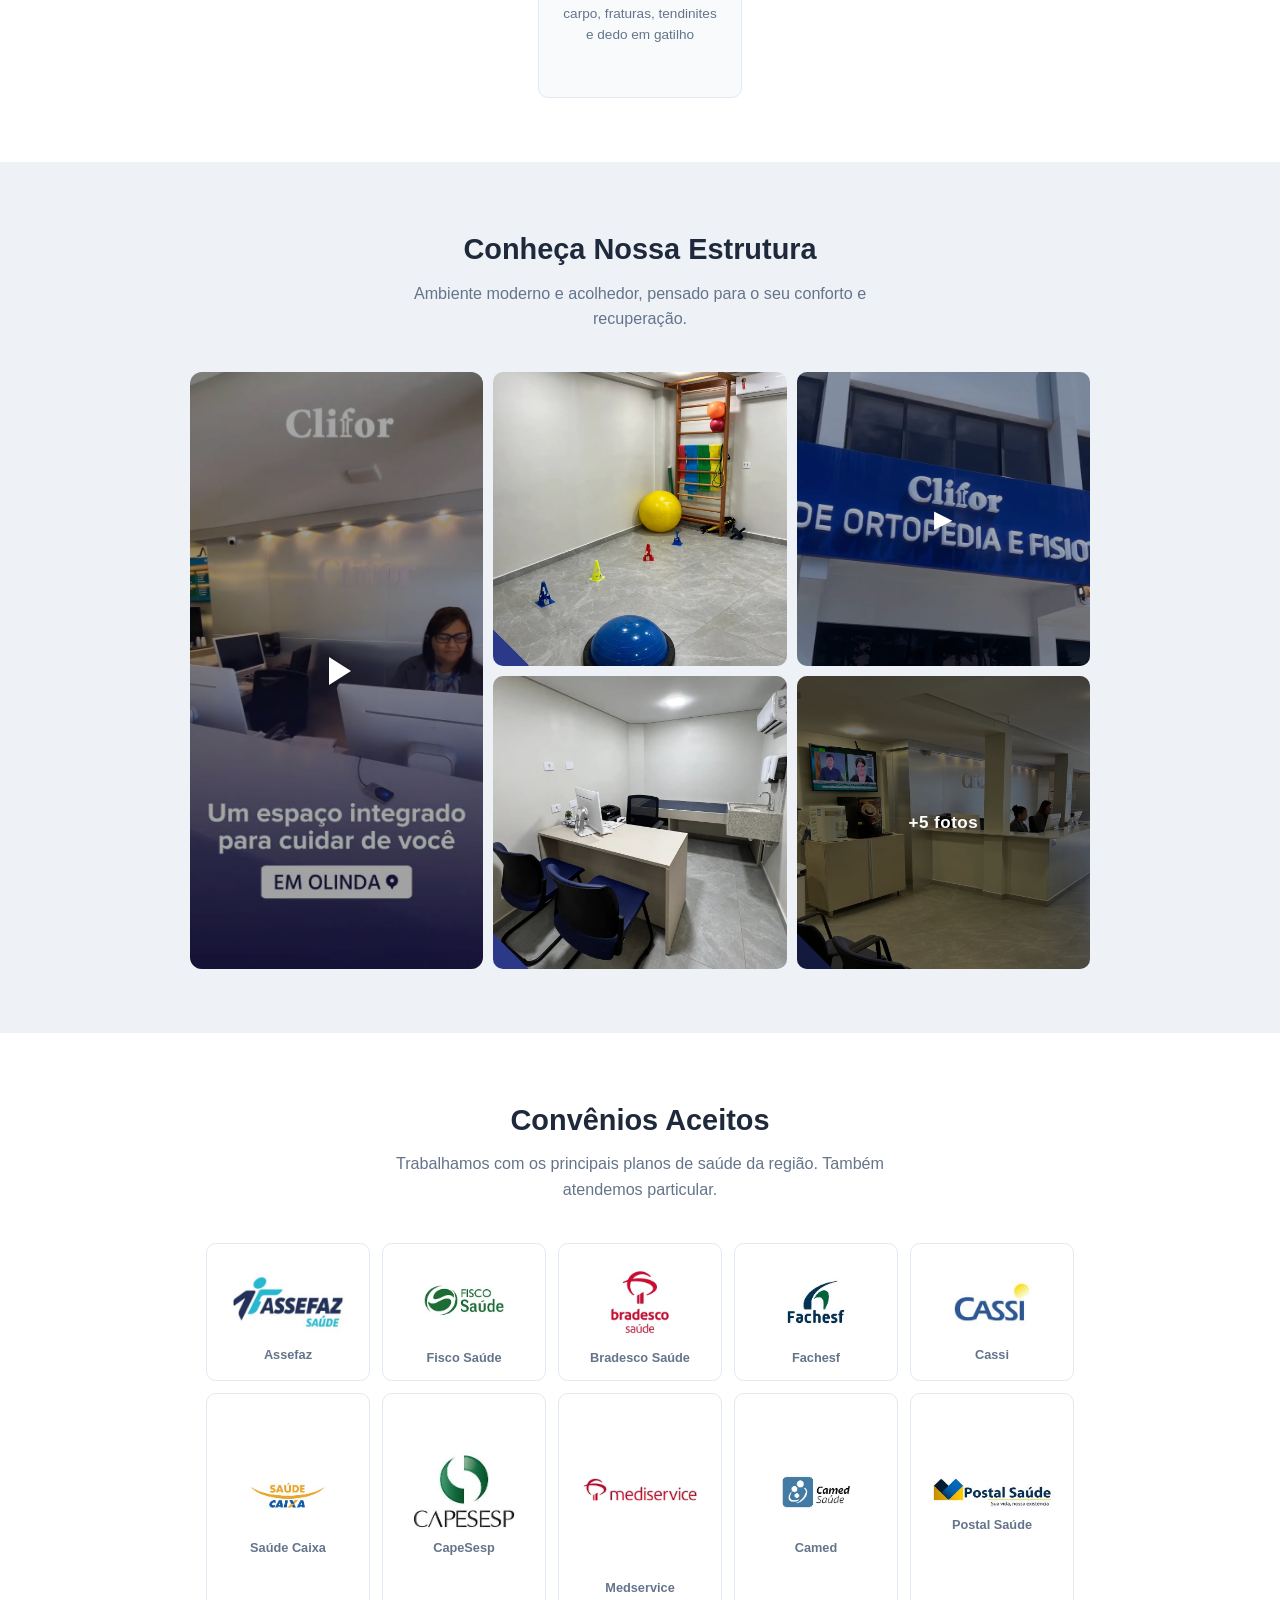
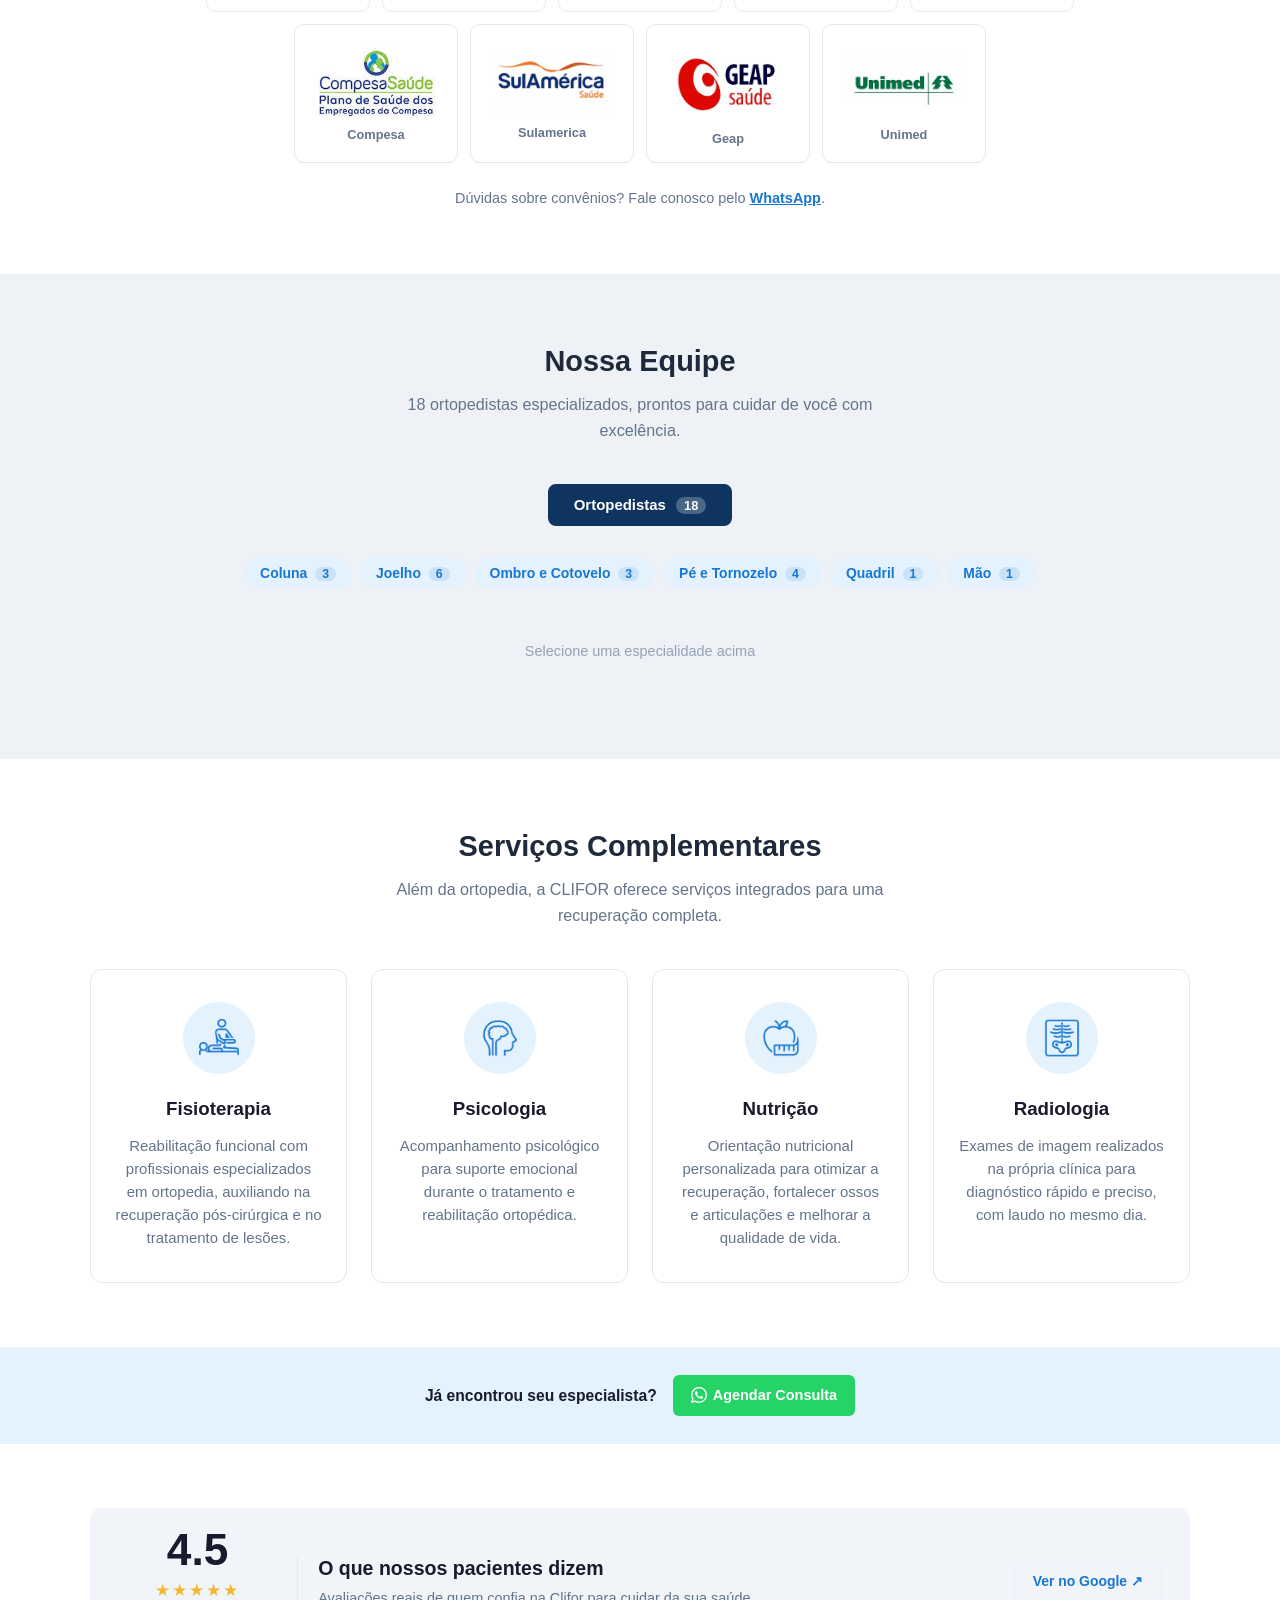
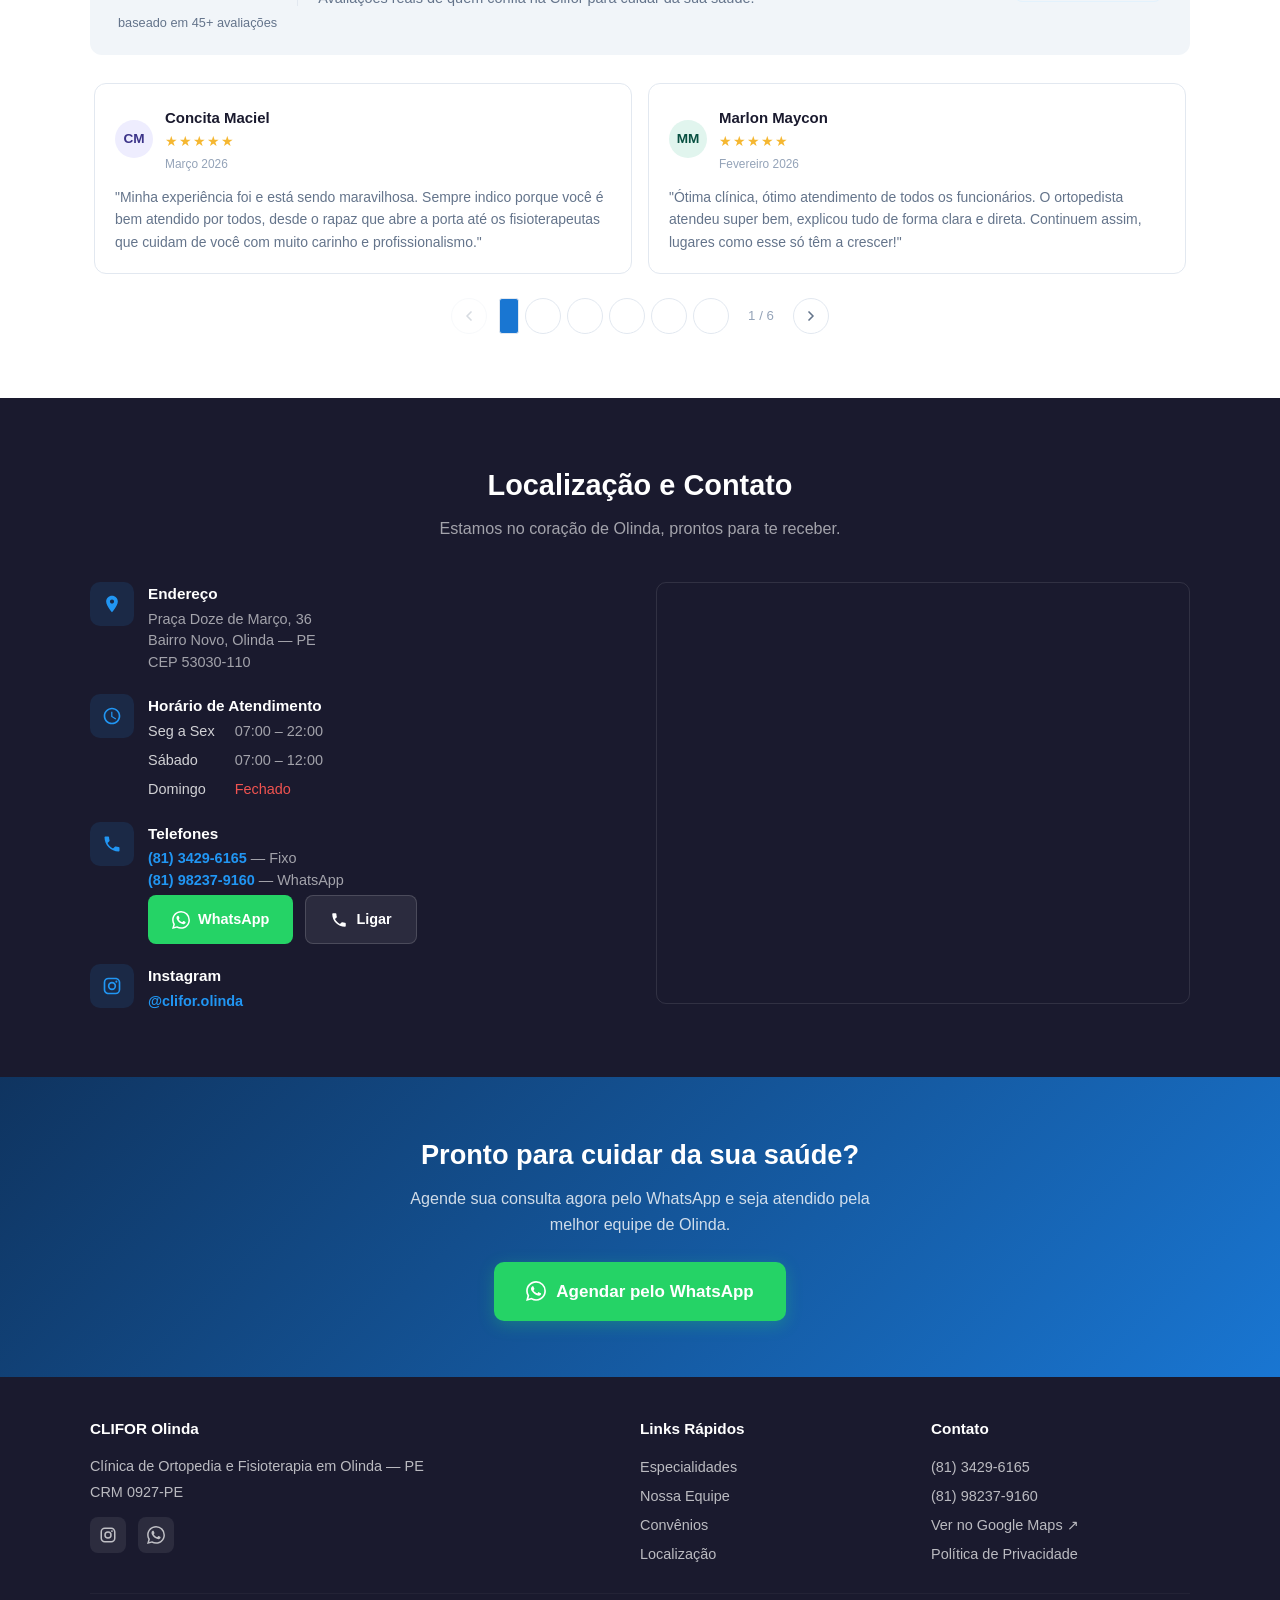
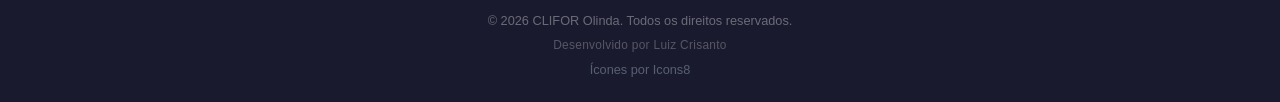
==== commit bac38d30: "feat: add Icons8 icons for specialties and services" ====
--- a/index.html
+++ b/index.html
@@ -219,7 +219,7 @@
 
       <!-- Coluna — ícone: vértebras empilhadas -->
       <div class="spec-card" data-go-tab="ortopedistas" data-go-sub="Coluna" role="button" tabindex="0">
-        <div class="spec-icon"><svg viewBox="0 0 24 24" aria-hidden="true"><rect x="8" y="2" width="8" height="3" rx="1.5"/><rect x="7" y="7" width="10" height="3" rx="1.5"/><rect x="8" y="12" width="8" height="3" rx="1.5"/><rect x="9" y="17" width="6" height="3" rx="1.5"/><line x1="12" y1="5" x2="12" y2="7"/><line x1="12" y1="10" x2="12" y2="12"/><line x1="12" y1="15" x2="12" y2="17"/><line x1="12" y1="20" x2="12" y2="22"/></svg></div>
+        <div class="spec-icon"><img src="assets/img/icons/coluna.png" alt="Coluna" width="40" height="40"></div>
         <h3>Coluna</h3>
         <p>Tratamento de hérnias de disco, escoliose, dores lombares e cervicais</p>
         <span class="spec-link">Ver equipe →</span>
@@ -227,7 +227,7 @@
 
       <!-- Joelho — ícone: articulação/joelho dobrado -->
       <div class="spec-card" data-go-tab="ortopedistas" data-go-sub="Joelho" role="button" tabindex="0">
-        <div class="spec-icon"><svg viewBox="0 0 24 24" aria-hidden="true"><path d="M10 2v7"/><circle cx="10" cy="12" r="3"/><path d="M13 14l4 8"/><path d="M7 14l-4 8"/></svg></div>
+        <div class="spec-icon"><img src="assets/img/icons/joelho.png" alt="Joelho" width="40" height="40"></div>
         <h3>Joelho</h3>
         <p>Lesões de ligamento, menisco, artrose e prótese de joelho</p>
         <span class="spec-link">Ver equipe →</span>
@@ -235,7 +235,7 @@
 
       <!-- Ombro e Cotovelo — ícone: braço com articulação -->
       <div class="spec-card" data-go-tab="ortopedistas" data-go-sub="Ombro e Cotovelo" role="button" tabindex="0">
-        <div class="spec-icon"><svg viewBox="0 0 24 24" aria-hidden="true"><circle cx="8" cy="5" r="3"/><path d="M8 8v7"/><path d="M8 15l8 5"/><circle cx="8" cy="15" r="2"/></svg></div>
+        <div class="spec-icon"><img src="assets/img/icons/ombro.png" alt="Ombro e Cotovelo" width="40" height="40"></div>
         <h3>Ombro e Cotovelo</h3>
         <p>Tendinites, bursites, luxações e lesões do manguito rotador</p>
         <span class="spec-link">Ver equipe →</span>
@@ -243,7 +243,7 @@
 
       <!-- Pé e Tornozelo — ícone: pegadas/pés -->
       <div class="spec-card" data-go-tab="ortopedistas" data-go-sub="Pé e Tornozelo" role="button" tabindex="0">
-        <div class="spec-icon"><svg viewBox="0 0 24 24" aria-hidden="true"><path d="M4 16v-2.38C4 11.5 2.97 10.5 3 8c.03-2.72 1.49-6 4.5-6C9.37 2 10 3.8 10 5.5c0 3.11-2 5.66-2 8.68V16a2 2 0 1 1-4 0Z"/><path d="M20 20v-2.38c0-2.12 1.03-3.12 1-5.62-.03-2.72-1.49-6-4.5-6C14.63 6 14 7.8 14 9.5c0 3.11 2 5.66 2 8.68V20a2 2 0 1 0 4 0Z"/></svg></div>
+        <div class="spec-icon"><img src="assets/img/icons/pe-tornozelo.png" alt="Pé e Tornozelo" width="40" height="40"></div>
         <h3>Pé e Tornozelo</h3>
         <p>Joanete, fascite plantar, entorses e cirurgias corretivas</p>
         <span class="spec-link">Ver equipe →</span>
@@ -251,7 +251,7 @@
 
       <!-- Quadril — ícone: pelve com articulação -->
       <div class="spec-card" data-go-tab="ortopedistas" data-go-sub="Quadril" role="button" tabindex="0">
-        <div class="spec-icon"><svg viewBox="0 0 24 24" aria-hidden="true"><circle cx="12" cy="10" r="3"/><path d="M4 6c1 5 4 8 8 8s7-3 8-8"/><path d="M9 14l-3 8"/><path d="M15 14l3 8"/></svg></div>
+        <div class="spec-icon"><img src="assets/img/icons/quadril.png" alt="Quadril" width="40" height="40"></div>
         <h3>Quadril</h3>
         <p>Artrose, prótese de quadril, impacto femoroacetabular e fraturas</p>
         <span class="spec-link">Ver equipe →</span>
@@ -259,7 +259,7 @@
 
       <!-- Mão — ícone: mão aberta -->
       <div class="spec-card" data-go-tab="ortopedistas" data-go-sub="Mão" role="button" tabindex="0">
-        <div class="spec-icon"><svg viewBox="0 0 24 24" aria-hidden="true"><path d="M18 11V6a2 2 0 0 0-4 0v4"/><path d="M14 10V4a2 2 0 0 0-4 0v6"/><path d="M10 10V5a2 2 0 0 0-4 0v9a7 7 0 0 0 14 0v-5a2 2 0 0 0-4 0"/></svg></div>
+        <div class="spec-icon"><img src="assets/img/icons/mao.png" alt="Mão" width="40" height="40"></div>
         <h3>Mão</h3>
         <p>Síndrome do túnel do carpo, fraturas, tendinites e dedo em gatilho</p>
         <span class="spec-link">Ver equipe →</span>
@@ -376,9 +376,7 @@
       <!-- Fisioterapia — ícone: pessoa em movimento/reabilitação -->
       <div class="service-card">
         <div class="service-icon">
-          <svg width="40" height="40" viewBox="0 0 24 24" fill="none" stroke="currentColor" stroke-width="1.5" stroke-linecap="round" stroke-linejoin="round" aria-hidden="true">
-            <circle cx="16" cy="4" r="2"/><path d="M20 22v-6l-4-3-2 4-4-2"/><path d="M8 22v-4l4-3"/><path d="M12 11l4 1"/><path d="M4 15l4-2"/>
-          </svg>
+          <img src="assets/img/icons/fisioterapia.png" alt="Fisioterapia" width="40" height="40">
         </div>
         <h3>Fisioterapia</h3>
         <p>Reabilitação funcional com profissionais especializados em ortopedia, auxiliando na recuperação pós-cirúrgica e no tratamento de lesões.</p>
@@ -387,9 +385,7 @@
       <!-- Psicologia — ícone: cérebro -->
       <div class="service-card">
         <div class="service-icon">
-          <svg width="40" height="40" viewBox="0 0 24 24" fill="none" stroke="currentColor" stroke-width="1.5" stroke-linecap="round" stroke-linejoin="round" aria-hidden="true">
-            <path d="M12 5a3 3 0 1 0-5.997.125 4 4 0 0 0-2.526 5.77 4 4 0 0 0 .556 6.588A4 4 0 1 0 12 18Z"/><path d="M12 5a3 3 0 1 1 5.997.125 4 4 0 0 1 2.526 5.77 4 4 0 0 1-.556 6.588A4 4 0 1 1 12 18Z"/><path d="M15 13a4.5 4.5 0 0 1-3-4 4.5 4.5 0 0 1-3 4"/>
-          </svg>
+          <img src="assets/img/icons/psicologia.png" alt="Psicologia" width="40" height="40">
         </div>
         <h3>Psicologia</h3>
         <p>Acompanhamento psicológico para suporte emocional durante o tratamento e reabilitação ortopédica.</p>
@@ -398,9 +394,7 @@
       <!-- Nutrição — ícone: maçã -->
       <div class="service-card">
         <div class="service-icon">
-          <svg width="40" height="40" viewBox="0 0 24 24" fill="none" stroke="currentColor" stroke-width="1.5" stroke-linecap="round" stroke-linejoin="round" aria-hidden="true">
-            <path d="M12 20.94c1.5 0 2.75 1.06 4 1.06 3 0 6-8 6-12.22A4.91 4.91 0 0 0 17 5c-2.22 0-4 1.44-5 2-1-.56-2.78-2-5-2a4.9 4.9 0 0 0-5 4.78C2 14 5 22 8 22c1.25 0 2.5-1.06 4-1.06Z"/><path d="M10 2c1 .5 2 2 2 5"/>
-          </svg>
+          <img src="assets/img/icons/nutricao.png" alt="Nutrição" width="40" height="40">
         </div>
         <h3>Nutrição</h3>
         <p>Orientação nutricional personalizada para otimizar a recuperação, fortalecer ossos e articulações e melhorar a qualidade de vida.</p>
@@ -409,9 +403,7 @@
       <!-- Radiologia — ícone: raio-x / scan com osso -->
       <div class="service-card">
         <div class="service-icon">
-          <svg width="40" height="40" viewBox="0 0 24 24" fill="none" stroke="currentColor" stroke-width="1.5" stroke-linecap="round" stroke-linejoin="round" aria-hidden="true">
-            <rect x="3" y="3" width="18" height="18" rx="2"/><path d="M12 7v4"/><path d="M8 11h8"/><path d="M10 15l-2 4"/><path d="M14 15l2 4"/><circle cx="12" cy="14" r="2"/>
-          </svg>
+          <img src="assets/img/icons/radiologia.png" alt="Radiologia" width="40" height="40">
         </div>
         <h3>Radiologia</h3>
         <p>Exames de imagem realizados na própria clínica para diagnóstico rápido e preciso, com laudo no mesmo dia.</p>
@@ -734,7 +726,8 @@
   </div>
   <div class="f-bottom">
     © 2026 CLIFOR Olinda. Todos os direitos reservados.<br>
-    <span class="f-dev">Desenvolvido por Luiz Crisanto</span>
+    <span class="f-dev">Desenvolvido por Luiz Crisanto</span><br>
+    <a href="https://icons8.com" target="_blank" rel="noopener noreferrer" style="color:var(--gray-400);font-size:.75rem;">Ícones por Icons8</a>
   </div>
 </footer>
 
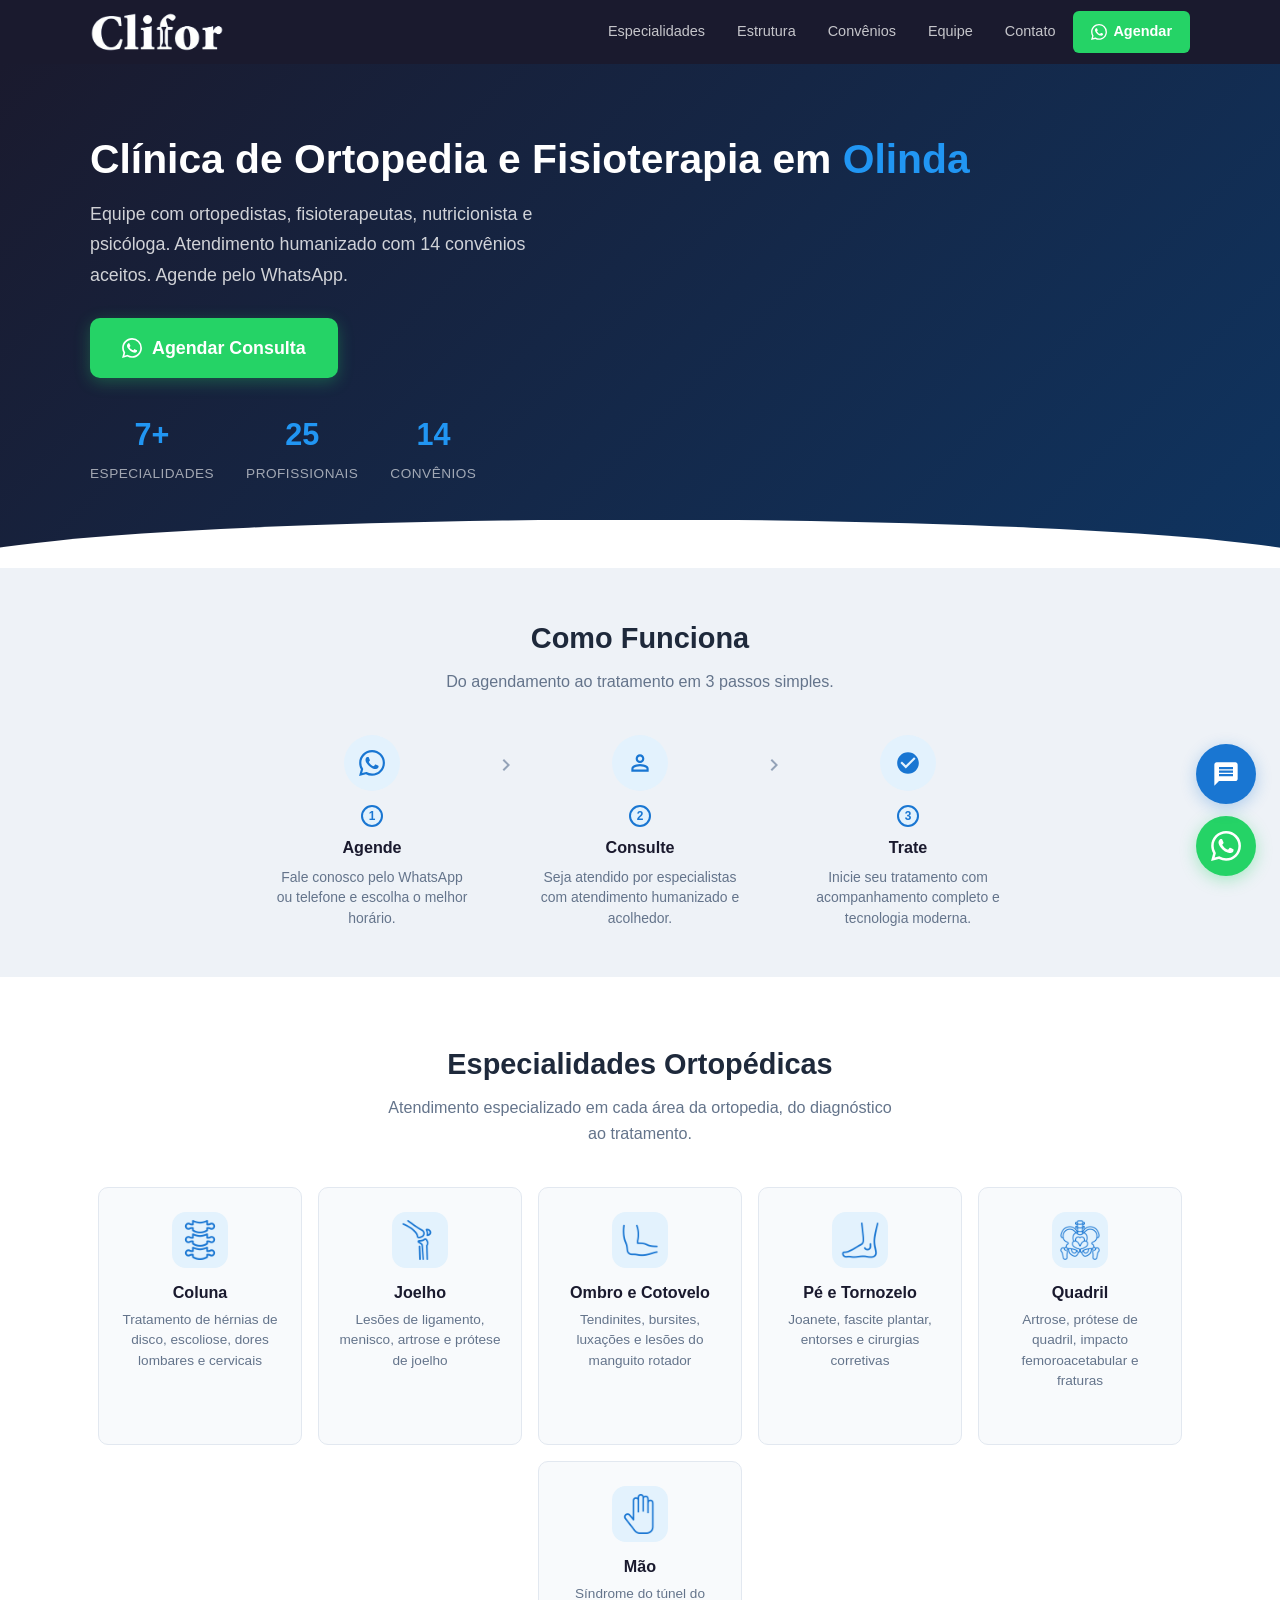
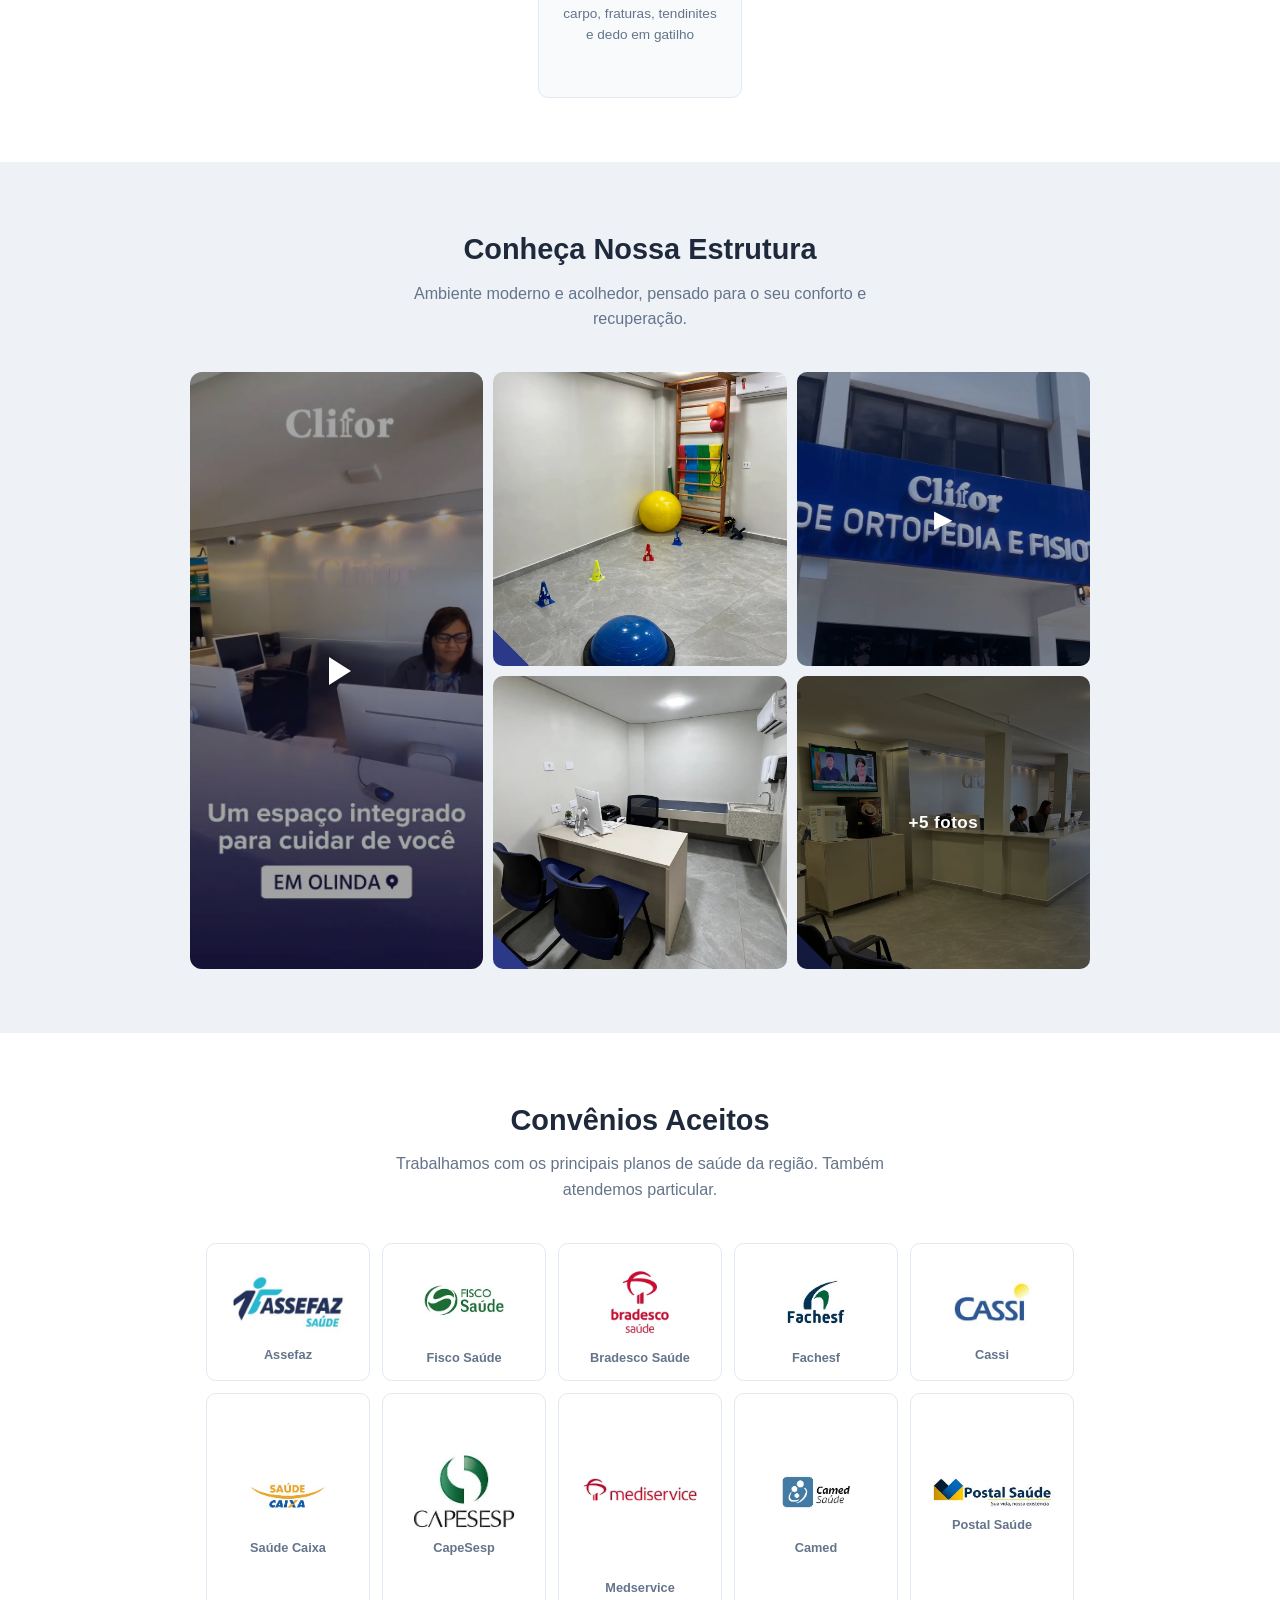
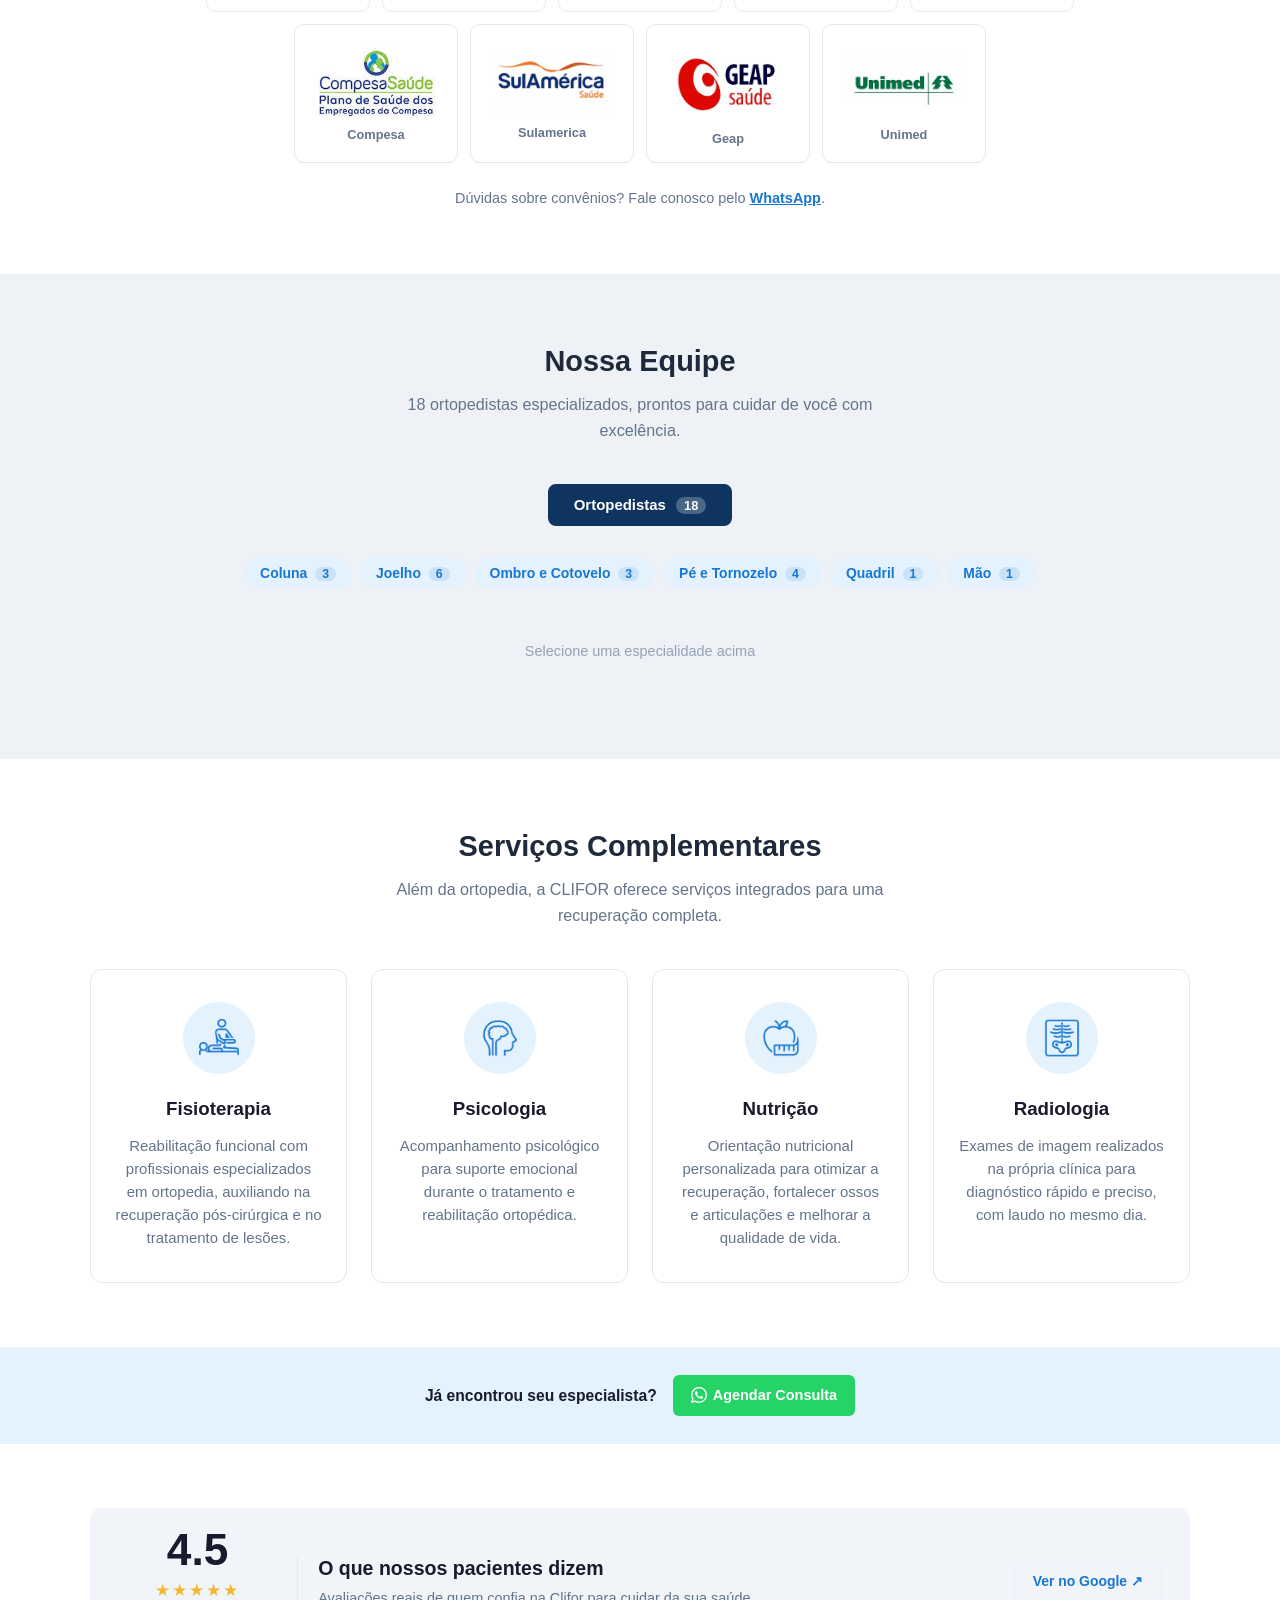
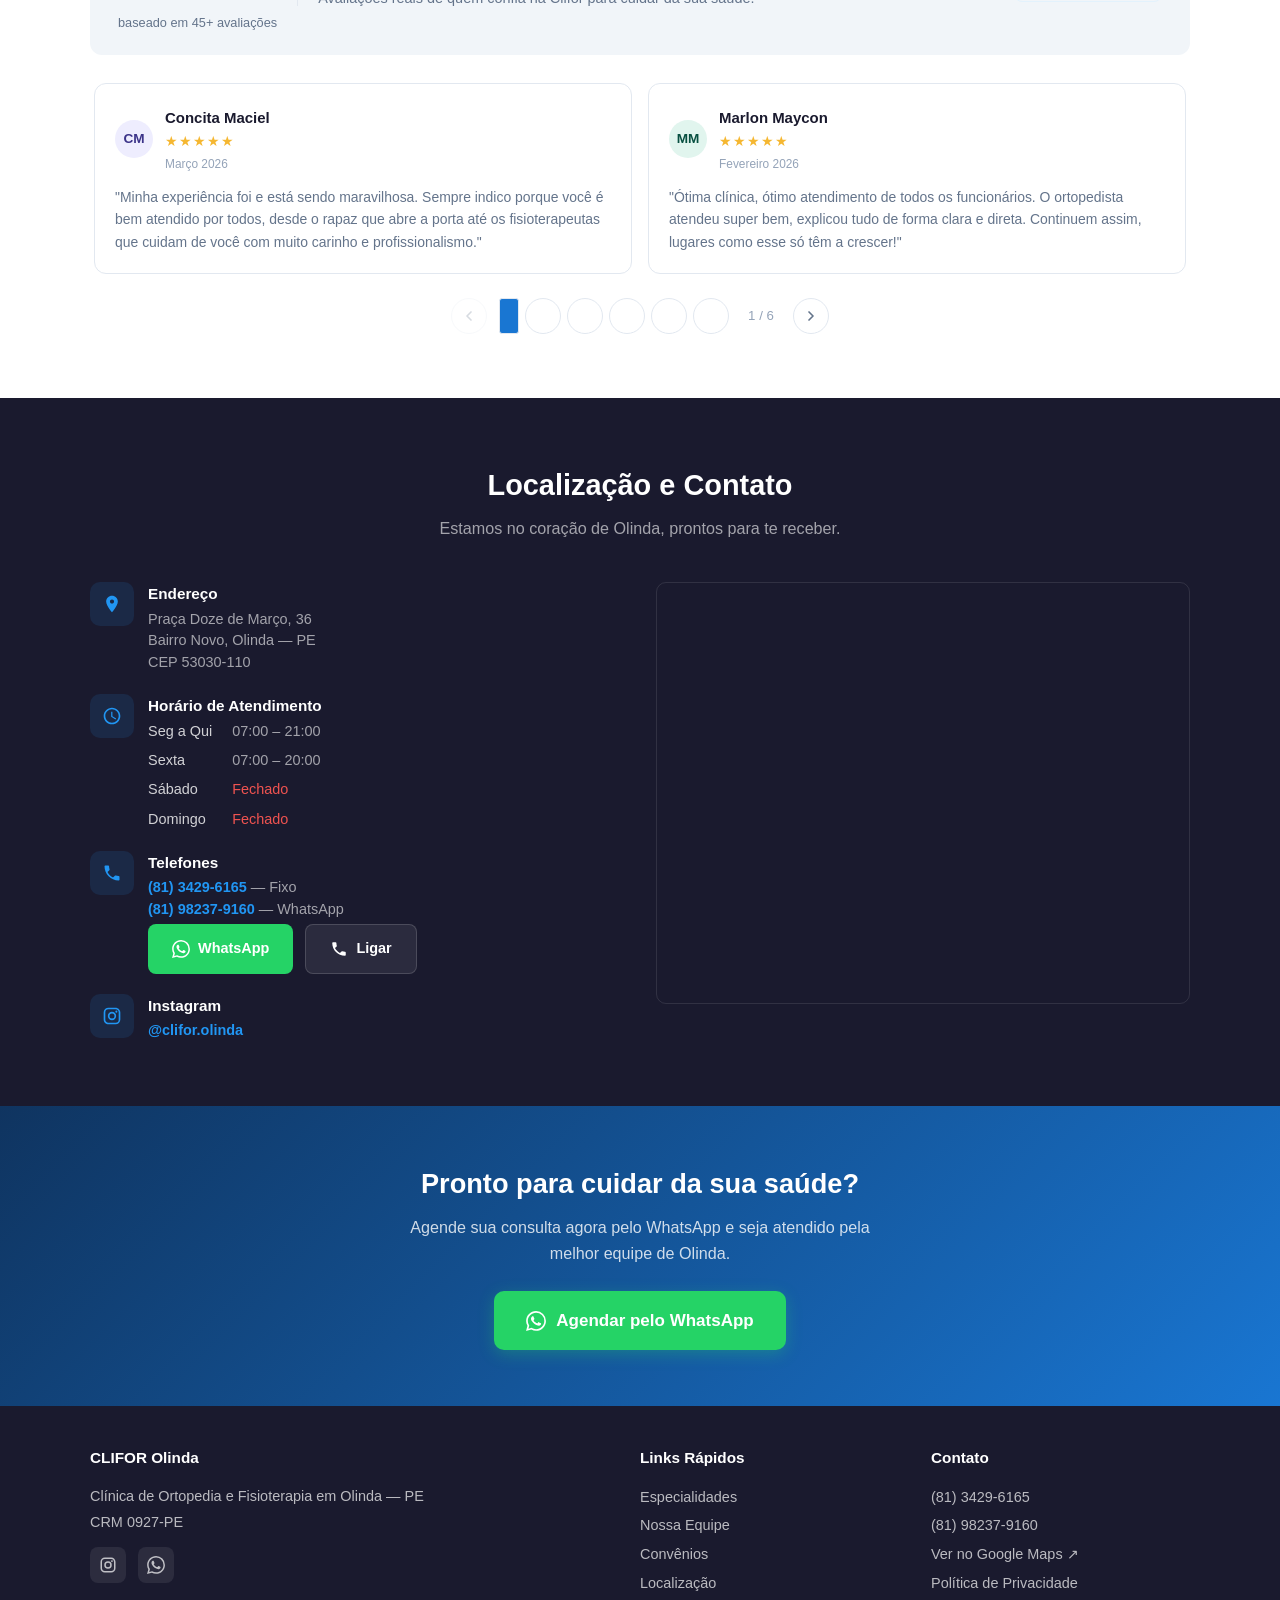
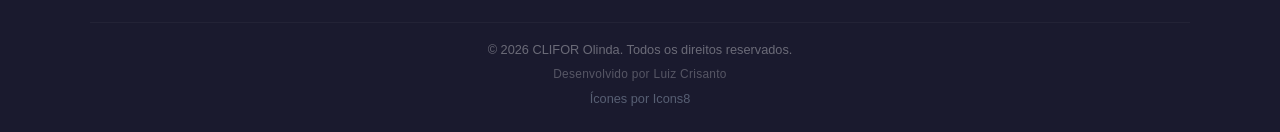
==== commit 1f5c87c1: "atualização do horario de funcionamento da clifor" ====
--- a/index.html
+++ b/index.html
@@ -7,7 +7,7 @@
   <!-- ======= SEO basico ======= -->
   <title>Ortopedista e Fisioterapia em Olinda | CLIFOR — Clínica de Ortopedia</title>
   <meta name="description"
-        content="CLIFOR Olinda: ortopedistas, fisioterapeutas, nutricionista e psicóloga. 25 profissionais, 14 convênios (Unimed, Bradesco, SulAmérica). Seg a Sáb. Agende pelo WhatsApp.">
+        content="CLIFOR Olinda: ortopedistas, fisioterapeutas, nutricionista e psicóloga. 25 profissionais, 14 convênios (Unimed, Bradesco, SulAmérica). Seg a Sex. Agende pelo WhatsApp.">
   <meta name="keywords" content="ortopedista olinda, fisioterapia olinda, clínica ortopedia olinda, CLIFOR, fisioterapeuta olinda PE, ortopedia bairro novo, clínica de reabilitação olinda">
   <link rel="canonical" href="https://cliforolinda.com.br">
   <meta name="theme-color" content="#1a1a2e">
@@ -75,15 +75,15 @@
     "openingHoursSpecification": [
       {
         "@type": "OpeningHoursSpecification",
-        "dayOfWeek": ["Monday","Tuesday","Wednesday","Thursday","Friday"],
+        "dayOfWeek": ["Monday","Tuesday","Wednesday","Thursday"],
         "opens": "07:00",
-        "closes": "22:00"
+        "closes": "21:00"
       },
       {
         "@type": "OpeningHoursSpecification",
-        "dayOfWeek": "Saturday",
+        "dayOfWeek": "Friday",
         "opens": "07:00",
-        "closes": "12:00"
+        "closes": "20:00"
       }
     ],
     "aggregateRating": {
@@ -622,8 +622,9 @@
           <div>
             <h4>Horário de Atendimento</h4>
             <div class="hours-grid">
-              <span class="day">Seg a Sex</span><span>07:00 – 22:00</span>
-              <span class="day">Sábado</span><span>07:00 – 12:00</span>
+              <span class="day">Seg a Qui</span><span>07:00 – 21:00</span>
+              <span class="day">Sexta</span><span>07:00 – 20:00</span>
+              <span class="day">Sábado</span><span class="closed">Fechado</span>
               <span class="day">Domingo</span><span class="closed">Fechado</span>
             </div>
           </div>
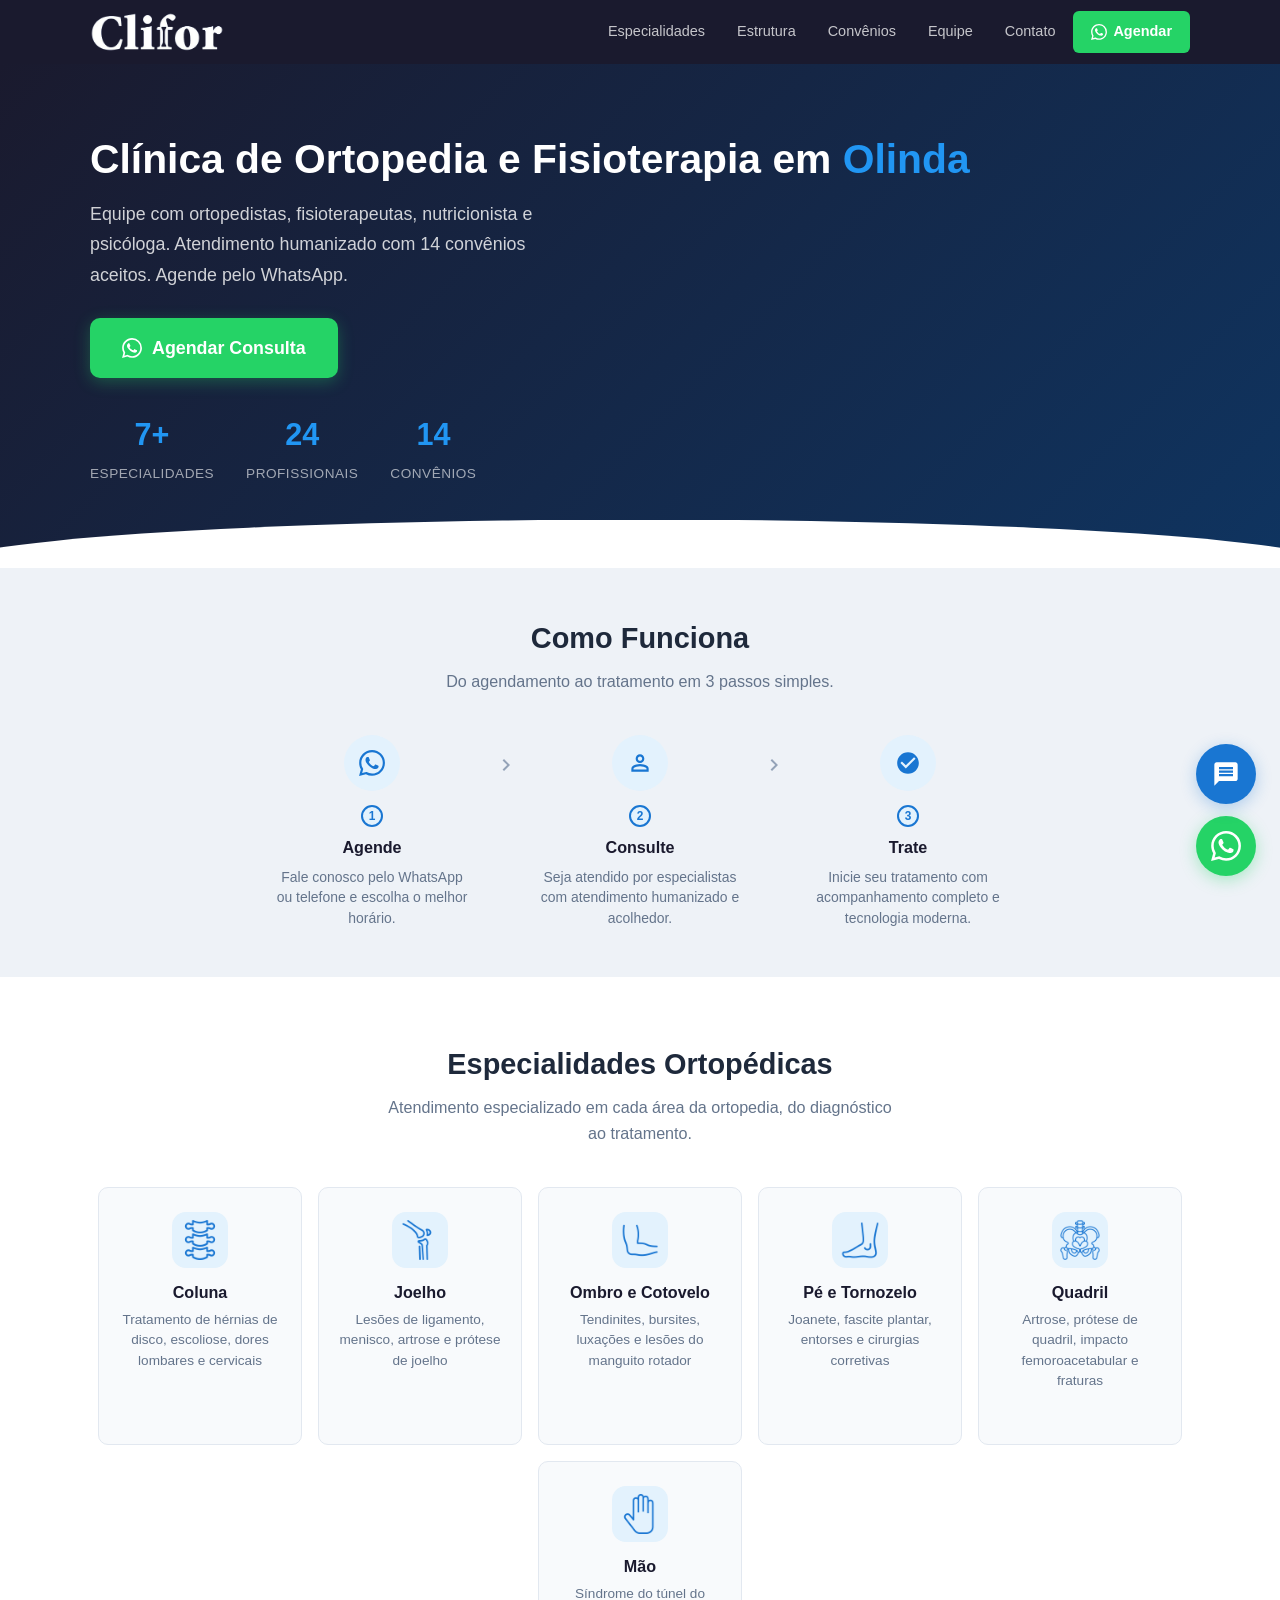
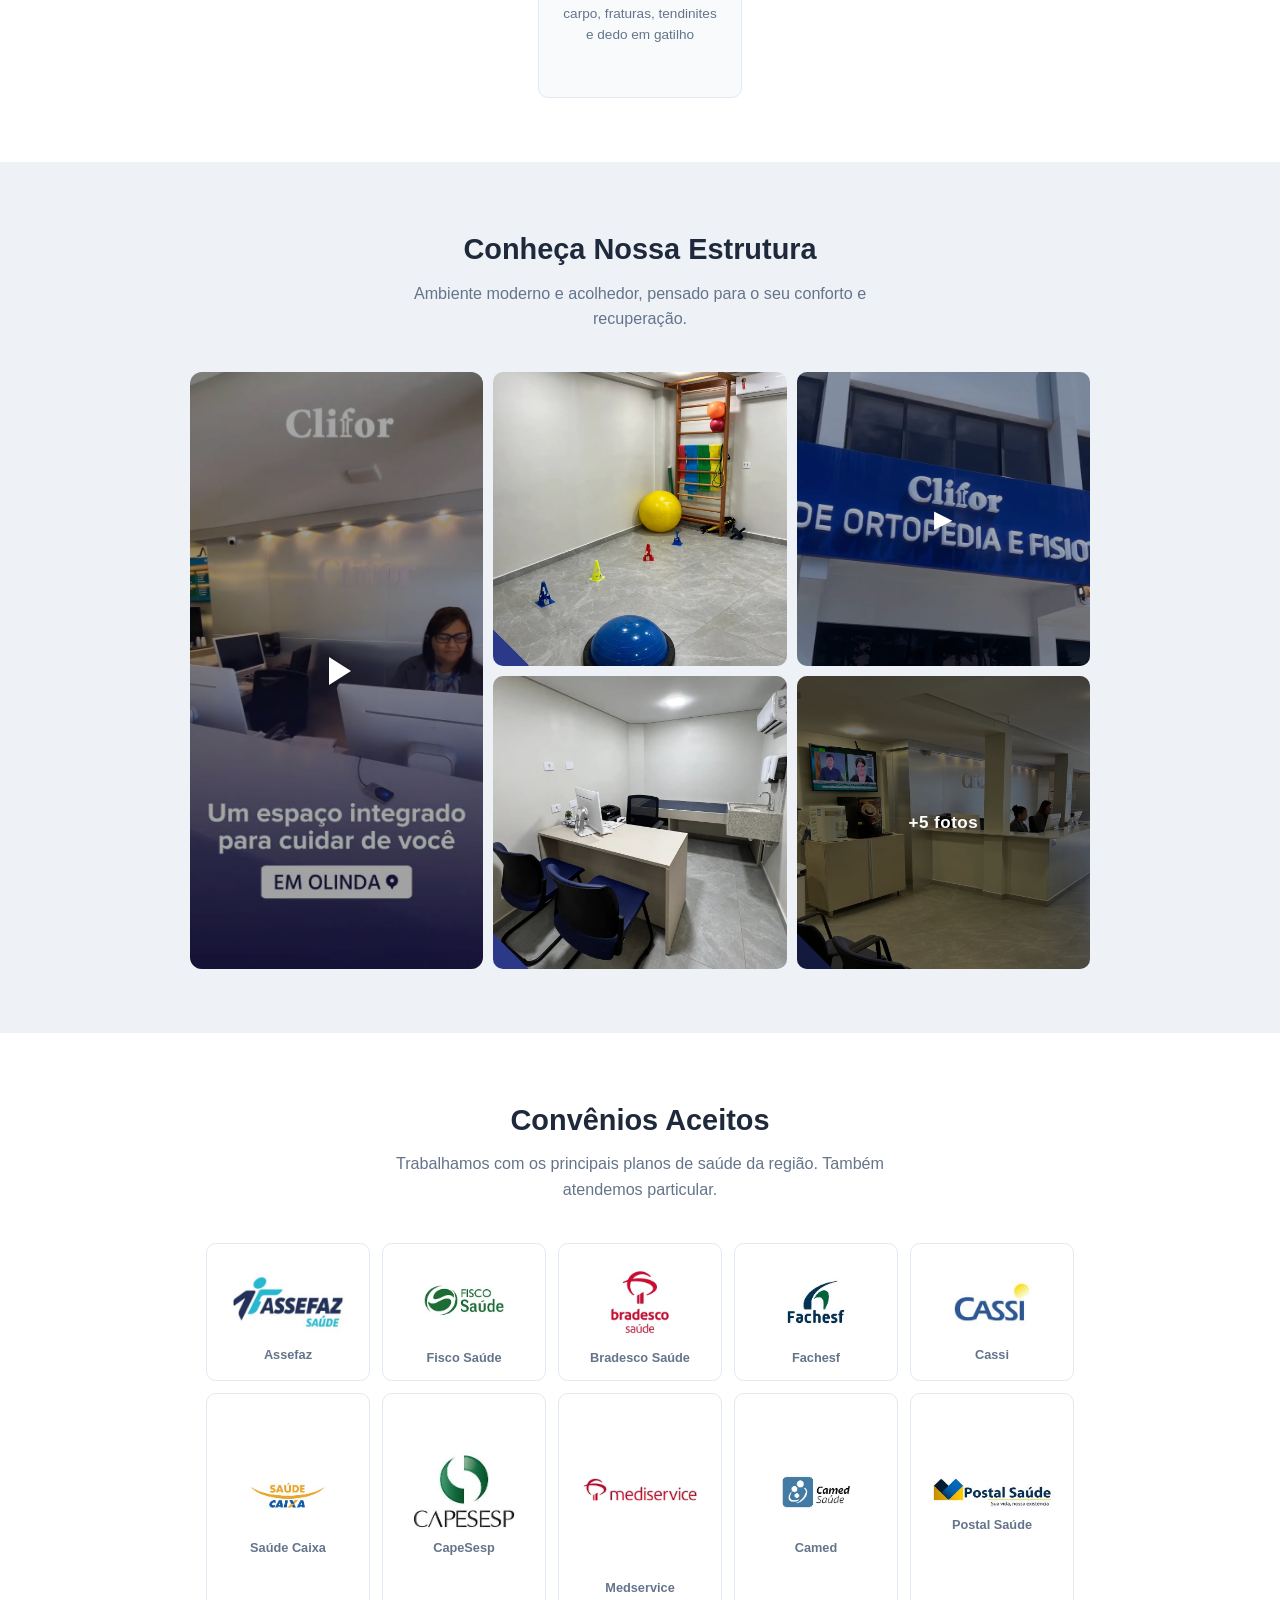
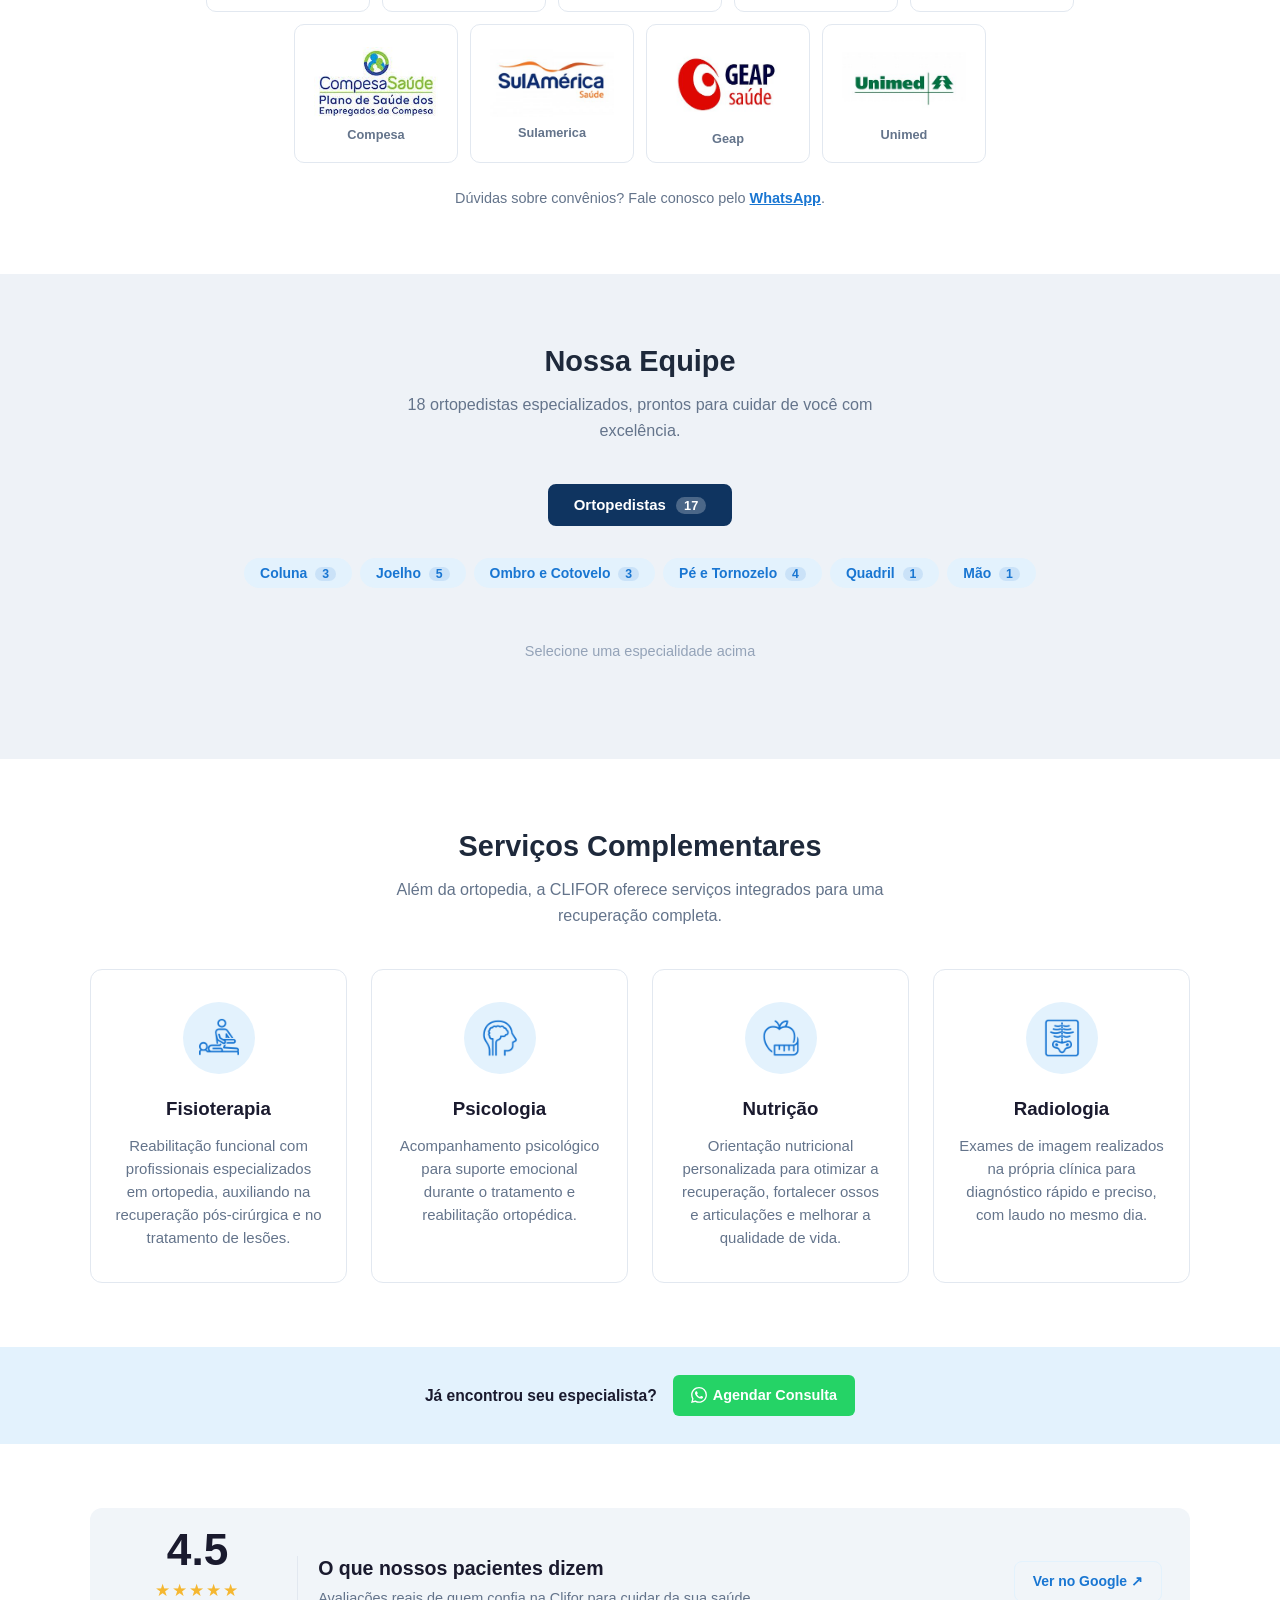
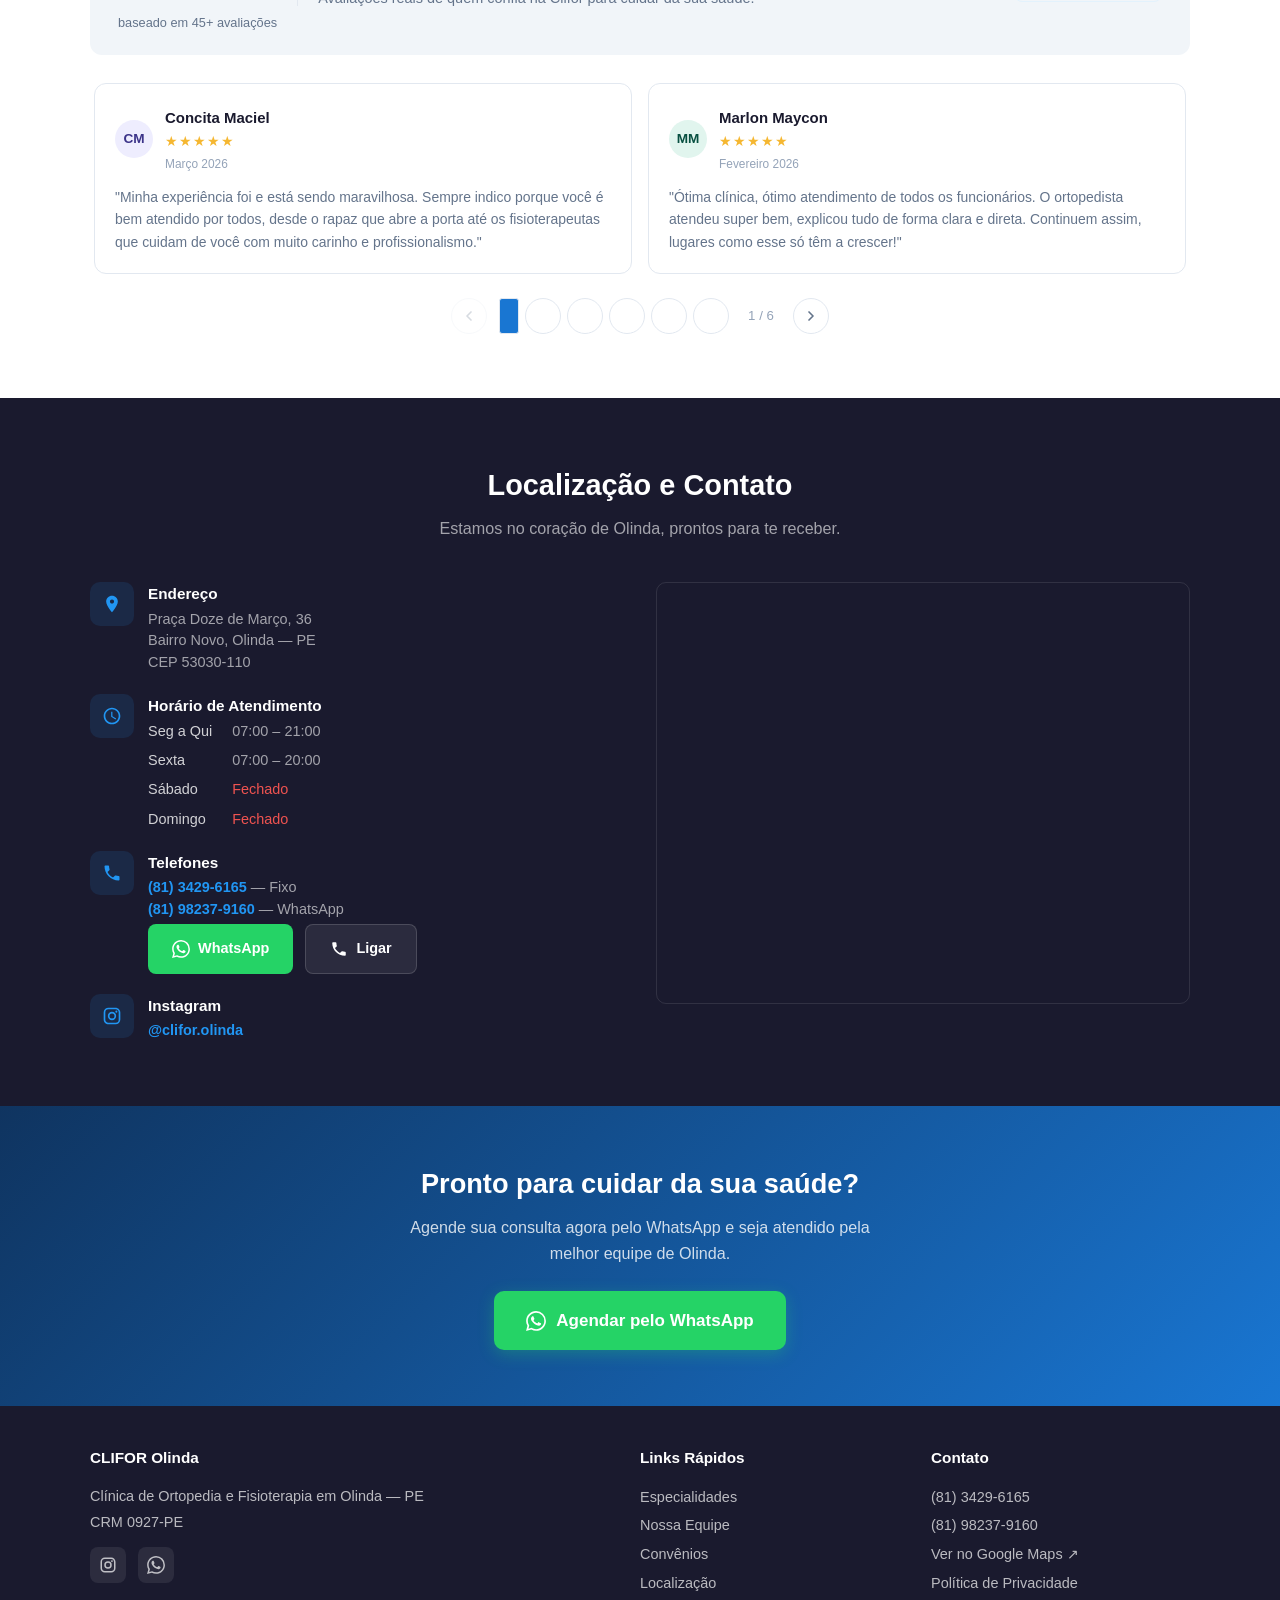
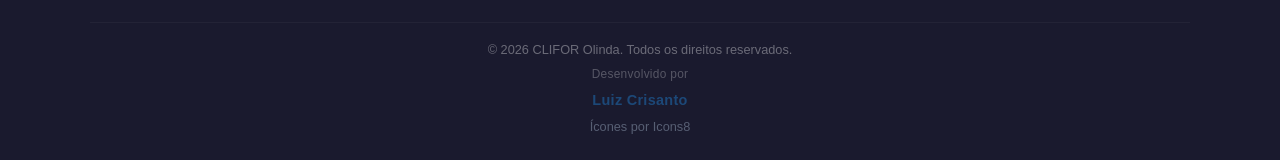
==== commit ad48eed2: "transforma nome do desenvolvedor em link para o portfólio" ====
--- a/index.html
+++ b/index.html
@@ -727,7 +727,7 @@
   </div>
   <div class="f-bottom">
     © 2026 CLIFOR Olinda. Todos os direitos reservados.<br>
-    <span class="f-dev">Desenvolvido por Luiz Crisanto</span><br>
+    <span class="f-dev">Desenvolvido por <a href="https://luizcrisantoo.github.io/site-portfolio/" target="_blank" rel="noopener noreferrer">Luiz Crisanto</a></span><br>
     <a href="https://icons8.com" target="_blank" rel="noopener noreferrer" style="color:var(--gray-400);font-size:.75rem;">Ícones por Icons8</a>
   </div>
 </footer>
--- a/assets/css/style.css
+++ b/assets/css/style.css
@@ -260,6 +260,8 @@
 footer a:hover { color: #fff; }
 .f-bottom { max-width: 1100px; margin: 24px auto 0; padding-top: 16px; border-top: 1px solid rgba(255,255,255,.08); text-align: center; font-size: .75rem; opacity: .5; line-height: 1.8; }
 .f-dev { display: inline-block; margin-top: 2px; font-size: .7rem; letter-spacing: .3px; opacity: .75; }
+.f-dev a { color: var(--blue-accent); text-decoration: none; font-weight: 600; transition: opacity .2s; }
+.f-dev a:hover { text-decoration: underline; opacity: .85; }
 .f-desc { font-size: .85rem; line-height: 1.8; }
 .f-social { display: flex; gap: 12px; margin-top: 12px; }
 .f-social a { display: flex; align-items: center; justify-content: center; width: 36px; height: 36px; border-radius: 8px; background: rgba(255,255,255,.08); transition: background .2s; line-height: 1; }
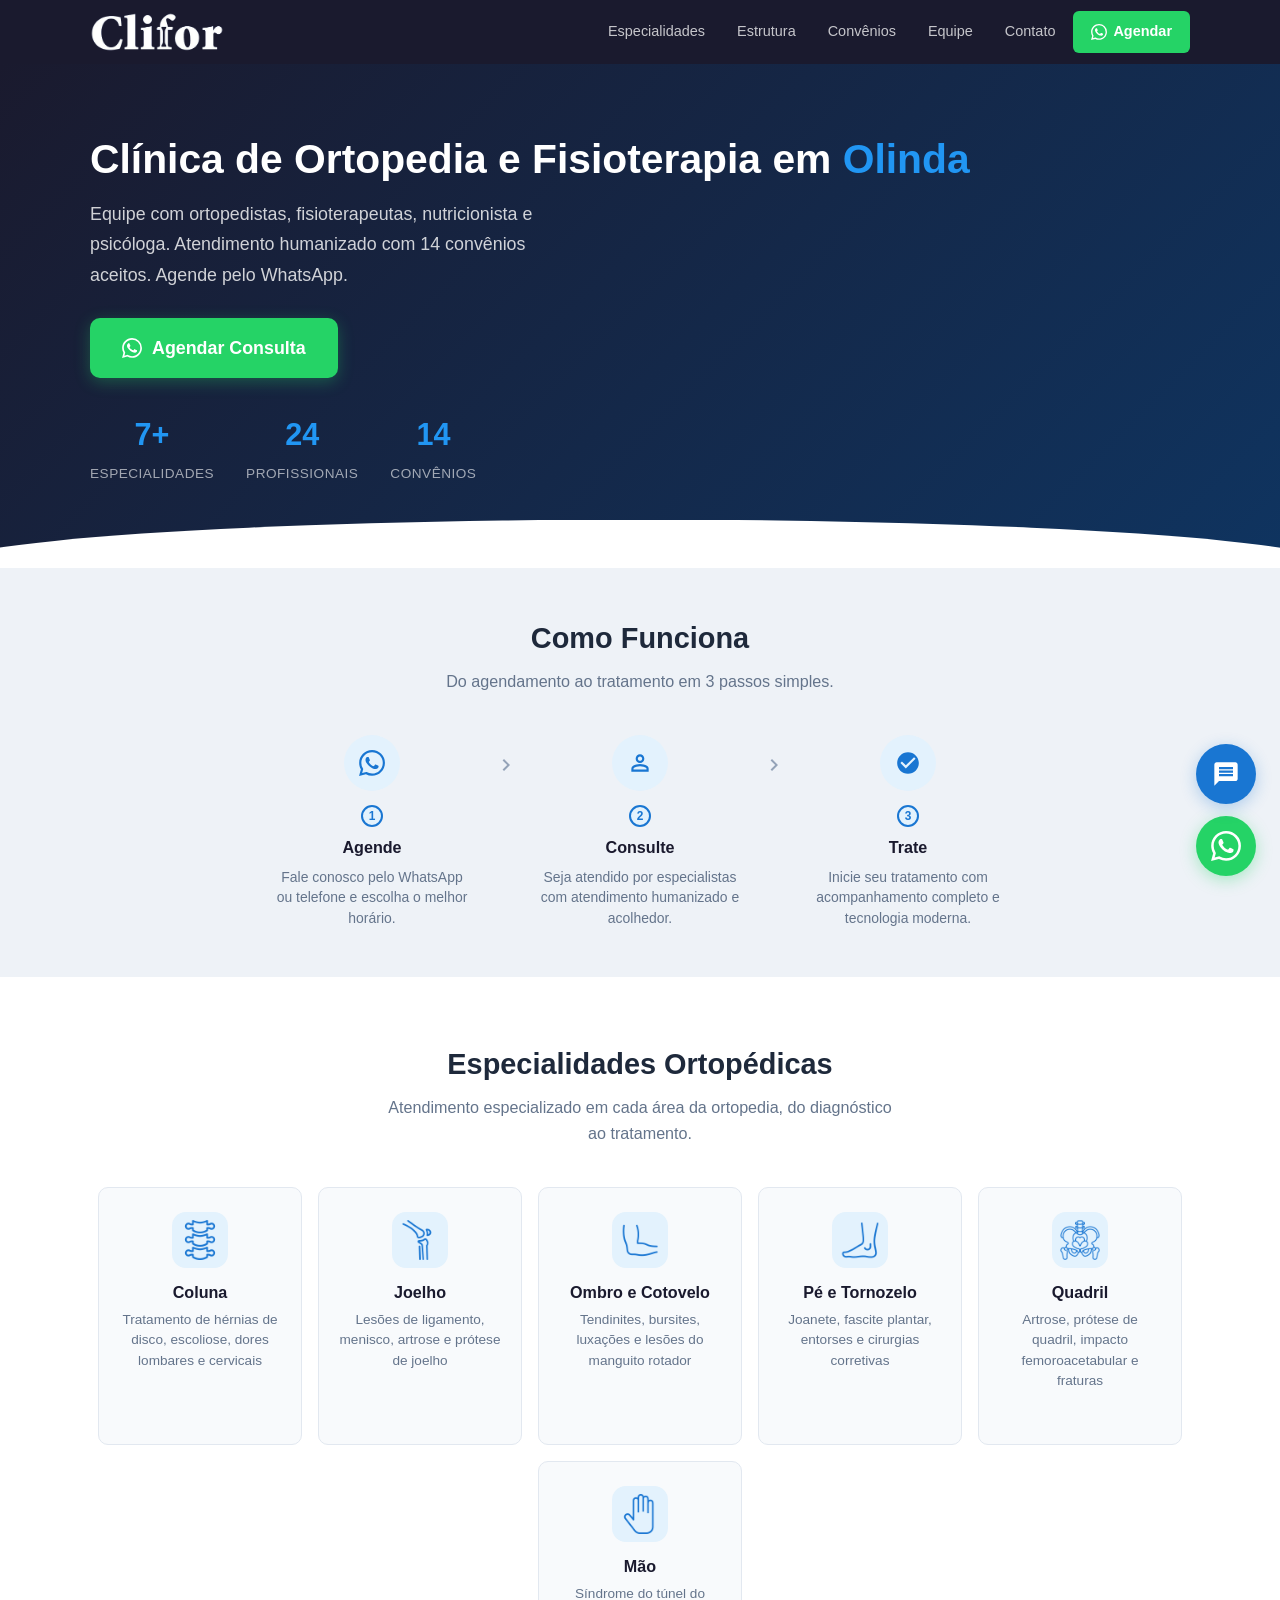
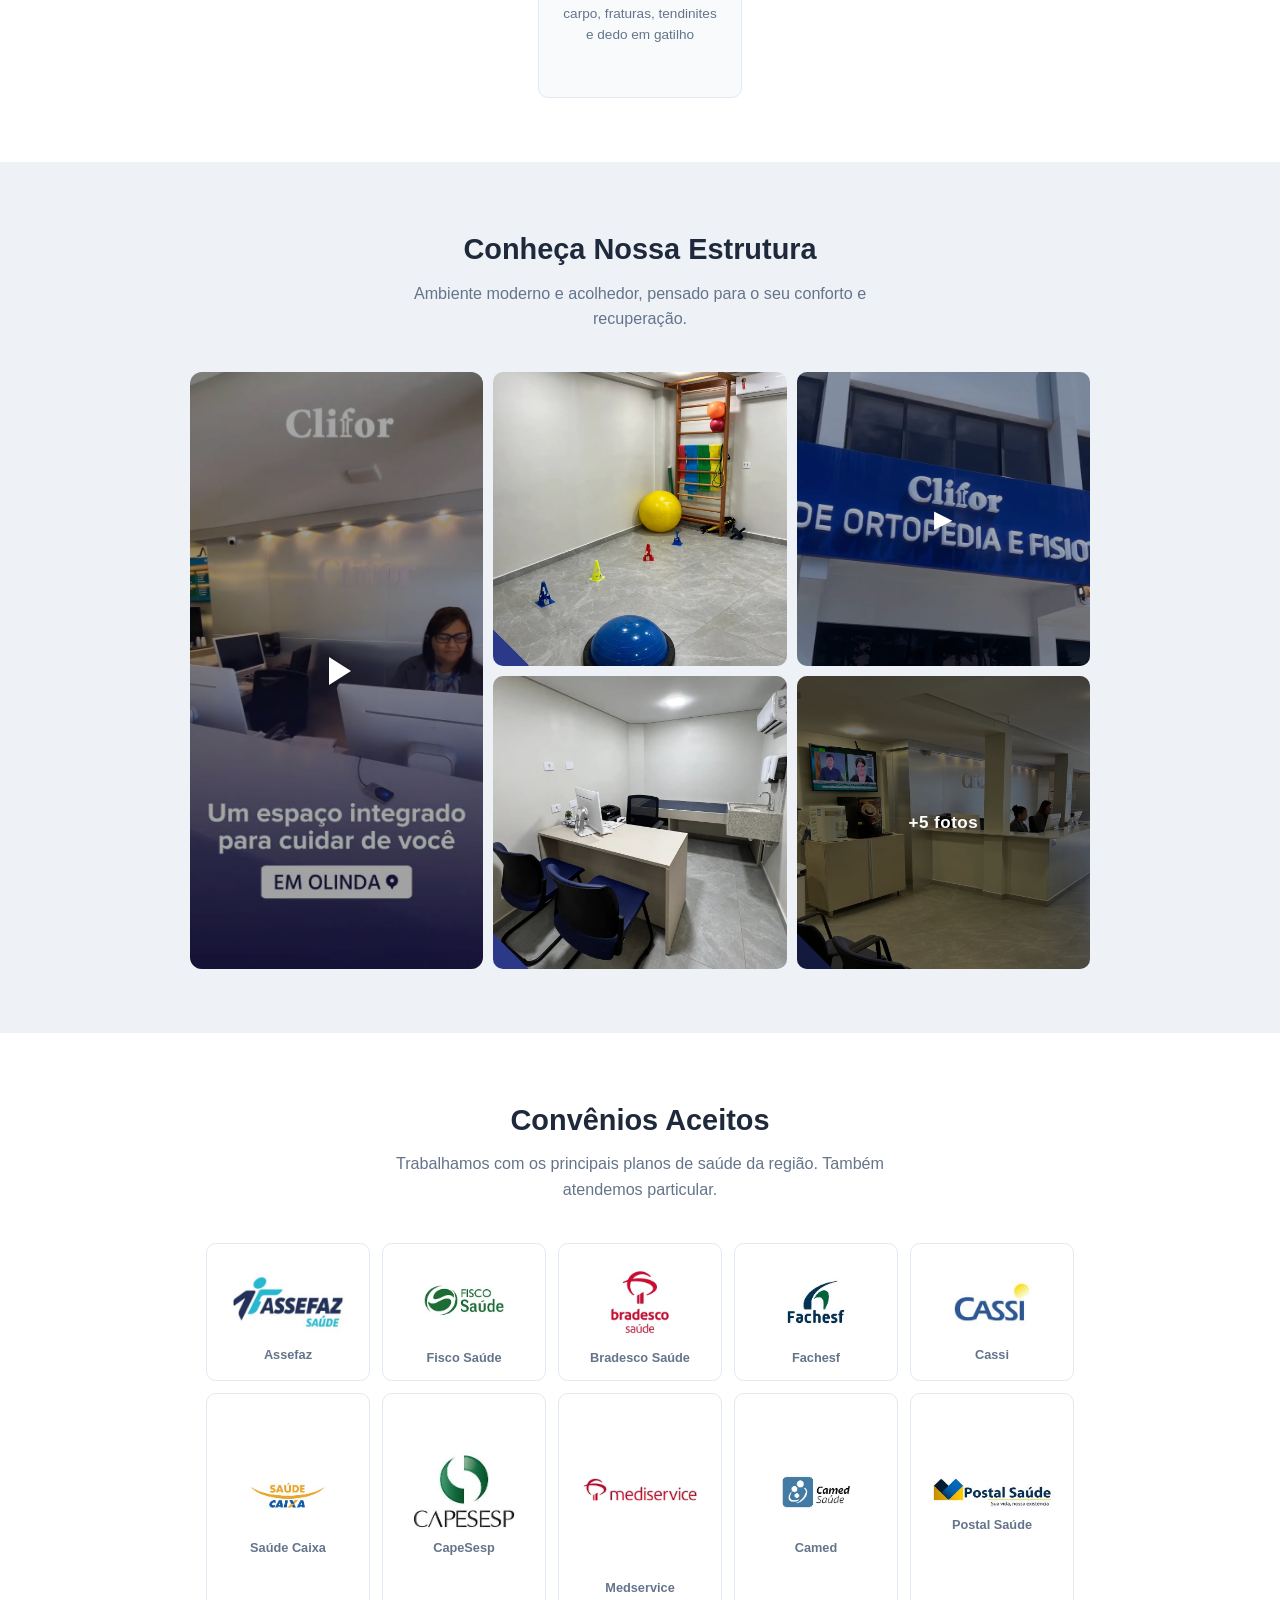
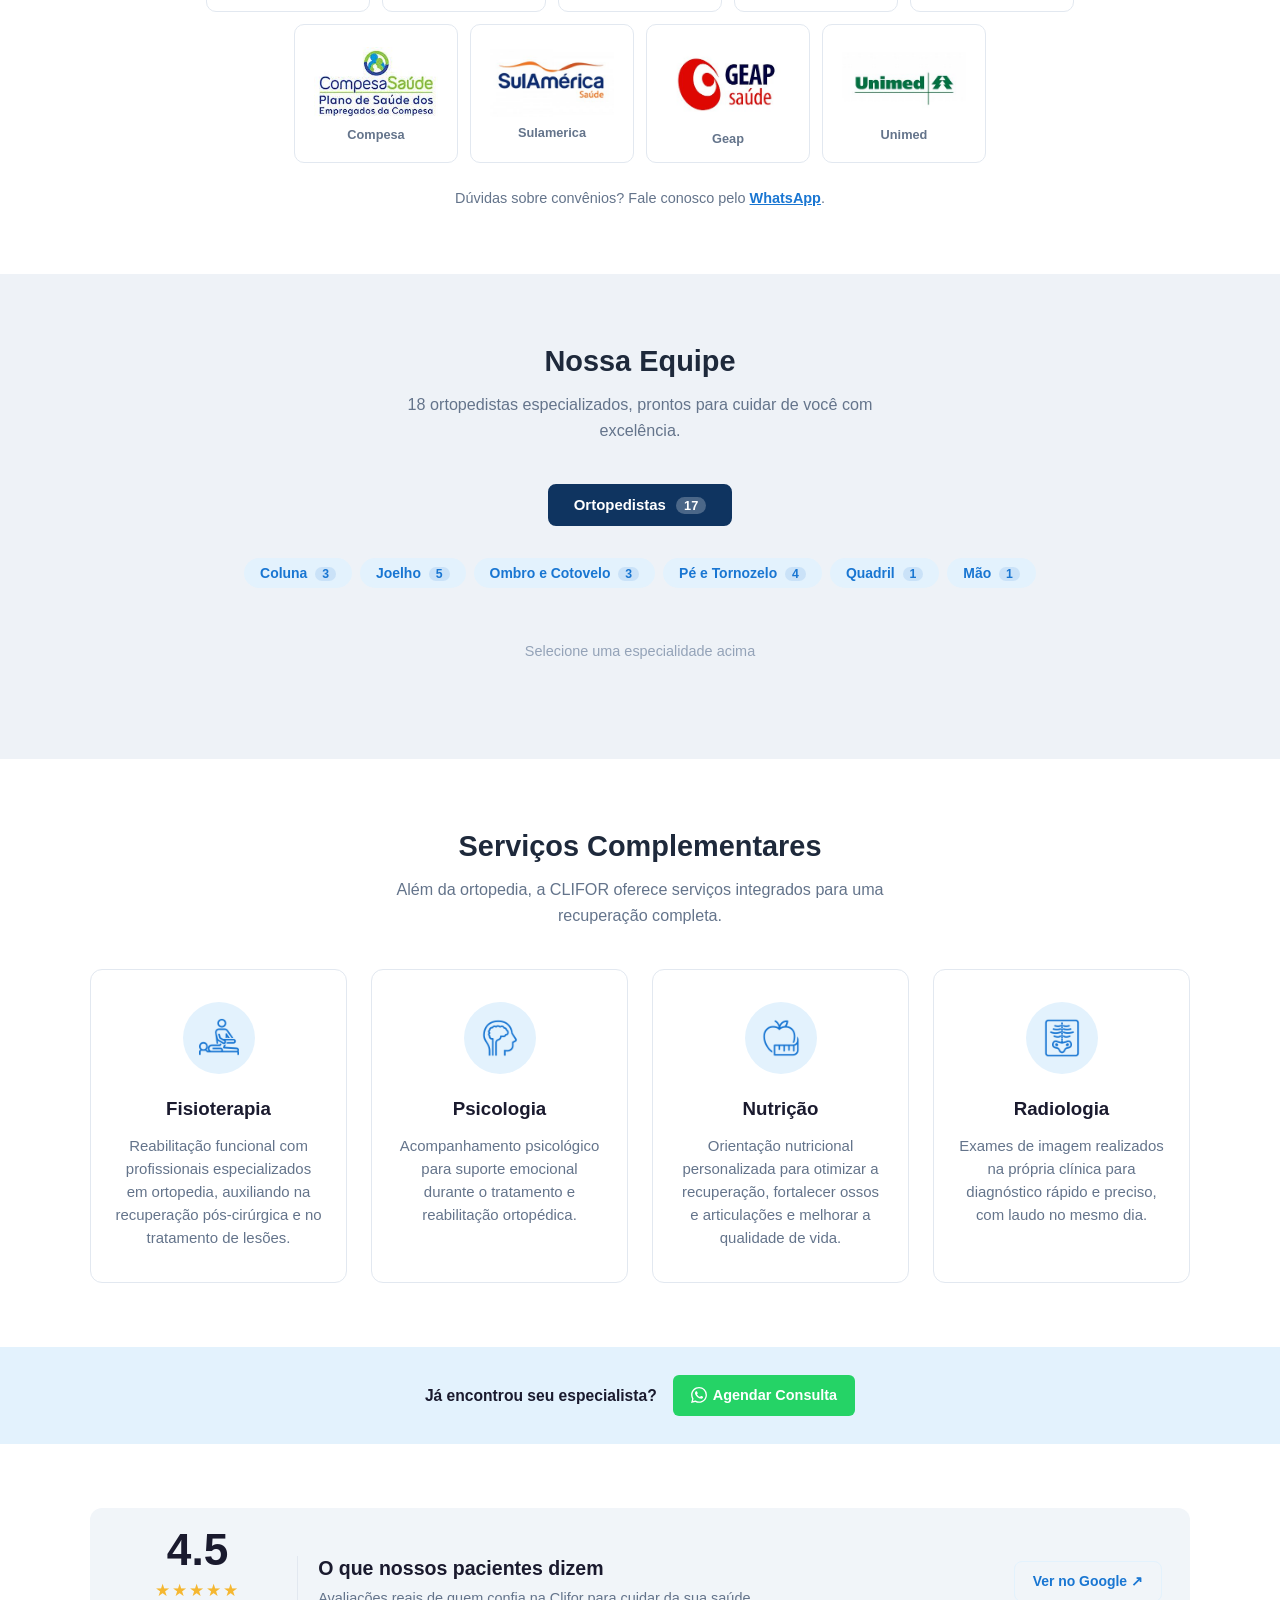
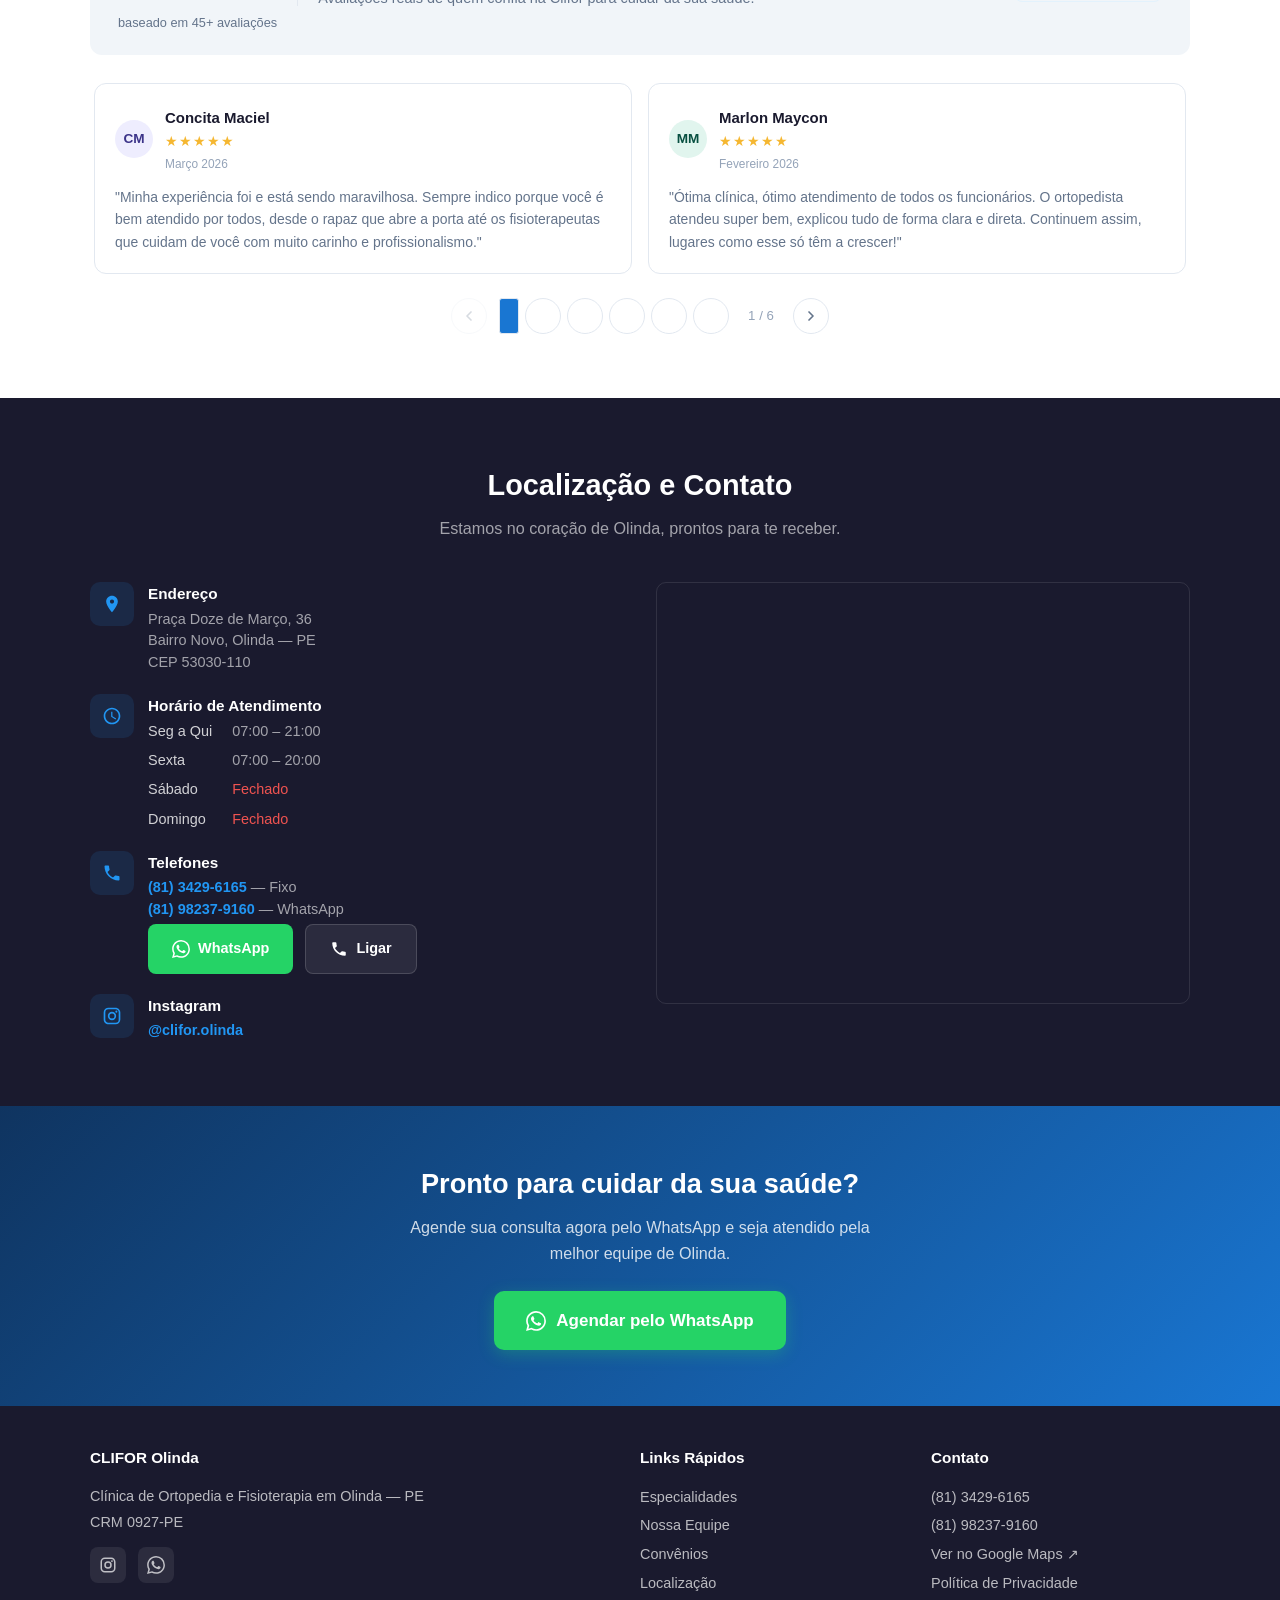
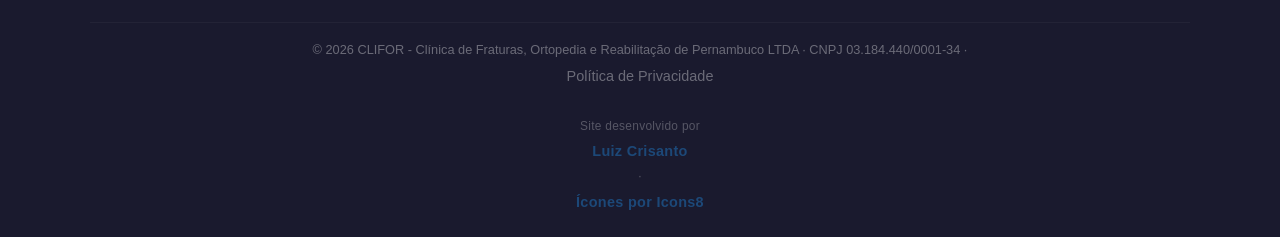
==== commit 4a0c37c8: "atualiza rodape" ====
--- a/index.html
+++ b/index.html
@@ -7,7 +7,7 @@
   <!-- ======= SEO basico ======= -->
   <title>Ortopedista e Fisioterapia em Olinda | CLIFOR — Clínica de Ortopedia</title>
   <meta name="description"
-        content="CLIFOR Olinda: ortopedistas, fisioterapeutas, nutricionista e psicóloga. 25 profissionais, 14 convênios (Unimed, Bradesco, SulAmérica). Seg a Sex. Agende pelo WhatsApp.">
+        content="CLIFOR Olinda: ortopedistas, fisioterapeutas, nutricionista e psicóloga. 24 profissionais, 14 convênios (Unimed, Bradesco, SulAmérica). Seg a Sex. Agende pelo WhatsApp.">
   <meta name="keywords" content="ortopedista olinda, fisioterapia olinda, clínica ortopedia olinda, CLIFOR, fisioterapeuta olinda PE, ortopedia bairro novo, clínica de reabilitação olinda">
   <link rel="canonical" href="https://cliforolinda.com.br">
   <meta name="theme-color" content="#1a1a2e">
@@ -38,7 +38,7 @@
   <!-- ======= Open Graph (compartilhamento no WhatsApp / redes sociais) ======= -->
   <meta property="og:type"        content="website">
   <meta property="og:title"       content="CLIFOR Olinda — Ortopedista e Fisioterapia em Olinda PE">
-  <meta property="og:description" content="Clínica de ortopedia com 25 profissionais e 14 convênios. Atendimento seg a sáb. Agende pelo WhatsApp.">
+  <meta property="og:description" content="Clínica de ortopedia com 24 profissionais e 14 convênios. Atendimento seg a sex. Agende pelo WhatsApp.">
   <meta property="og:image"       content="https://cliforolinda.com.br/assets/img/logo-clifor.png">
   <meta property="og:site_name"   content="CLIFOR Olinda">
   <meta property="og:url"         content="https://cliforolinda.com.br">
@@ -52,7 +52,7 @@
     "@type": "MedicalClinic",
     "name": "CLIFOR Olinda",
     "alternateName": "Clínica de Ortopedia e Fisioterapia CLIFOR",
-    "description": "Clínica de ortopedia e fisioterapia em Olinda-PE com 25 profissionais, 14 convênios aceitos e atendimento de segunda a sábado.",
+    "description": "Clínica de ortopedia e fisioterapia em Olinda-PE com 24 profissionais, 14 convênios aceitos e atendimento de segunda a sexta.",
     "url": "https://cliforolinda.com.br",
     "telephone": "+558134296165",
     "image": "https://cliforolinda.com.br/assets/og-image.jpg",
@@ -726,9 +726,8 @@
     </div>
   </div>
   <div class="f-bottom">
-    © 2026 CLIFOR Olinda. Todos os direitos reservados.<br>
-    <span class="f-dev">Desenvolvido por <a href="https://luizcrisantoo.github.io/site-portfolio/" target="_blank" rel="noopener noreferrer">Luiz Crisanto</a></span><br>
-    <a href="https://icons8.com" target="_blank" rel="noopener noreferrer" style="color:var(--gray-400);font-size:.75rem;">Ícones por Icons8</a>
+    © 2026 CLIFOR - Clínica de Fraturas, Ortopedia e Reabilitação de Pernambuco LTDA · CNPJ 03.184.440/0001-34 · <a href="privacidade.html">Política de Privacidade</a><br>
+    <span class="f-dev">Site desenvolvido por <a href="https://www.devluizcrisanto.com.br" target="_blank" rel="noopener noreferrer">Luiz Crisanto</a> · <a href="https://icons8.com" target="_blank" rel="noopener noreferrer">Ícones por Icons8</a></span>
   </div>
 </footer>
 
